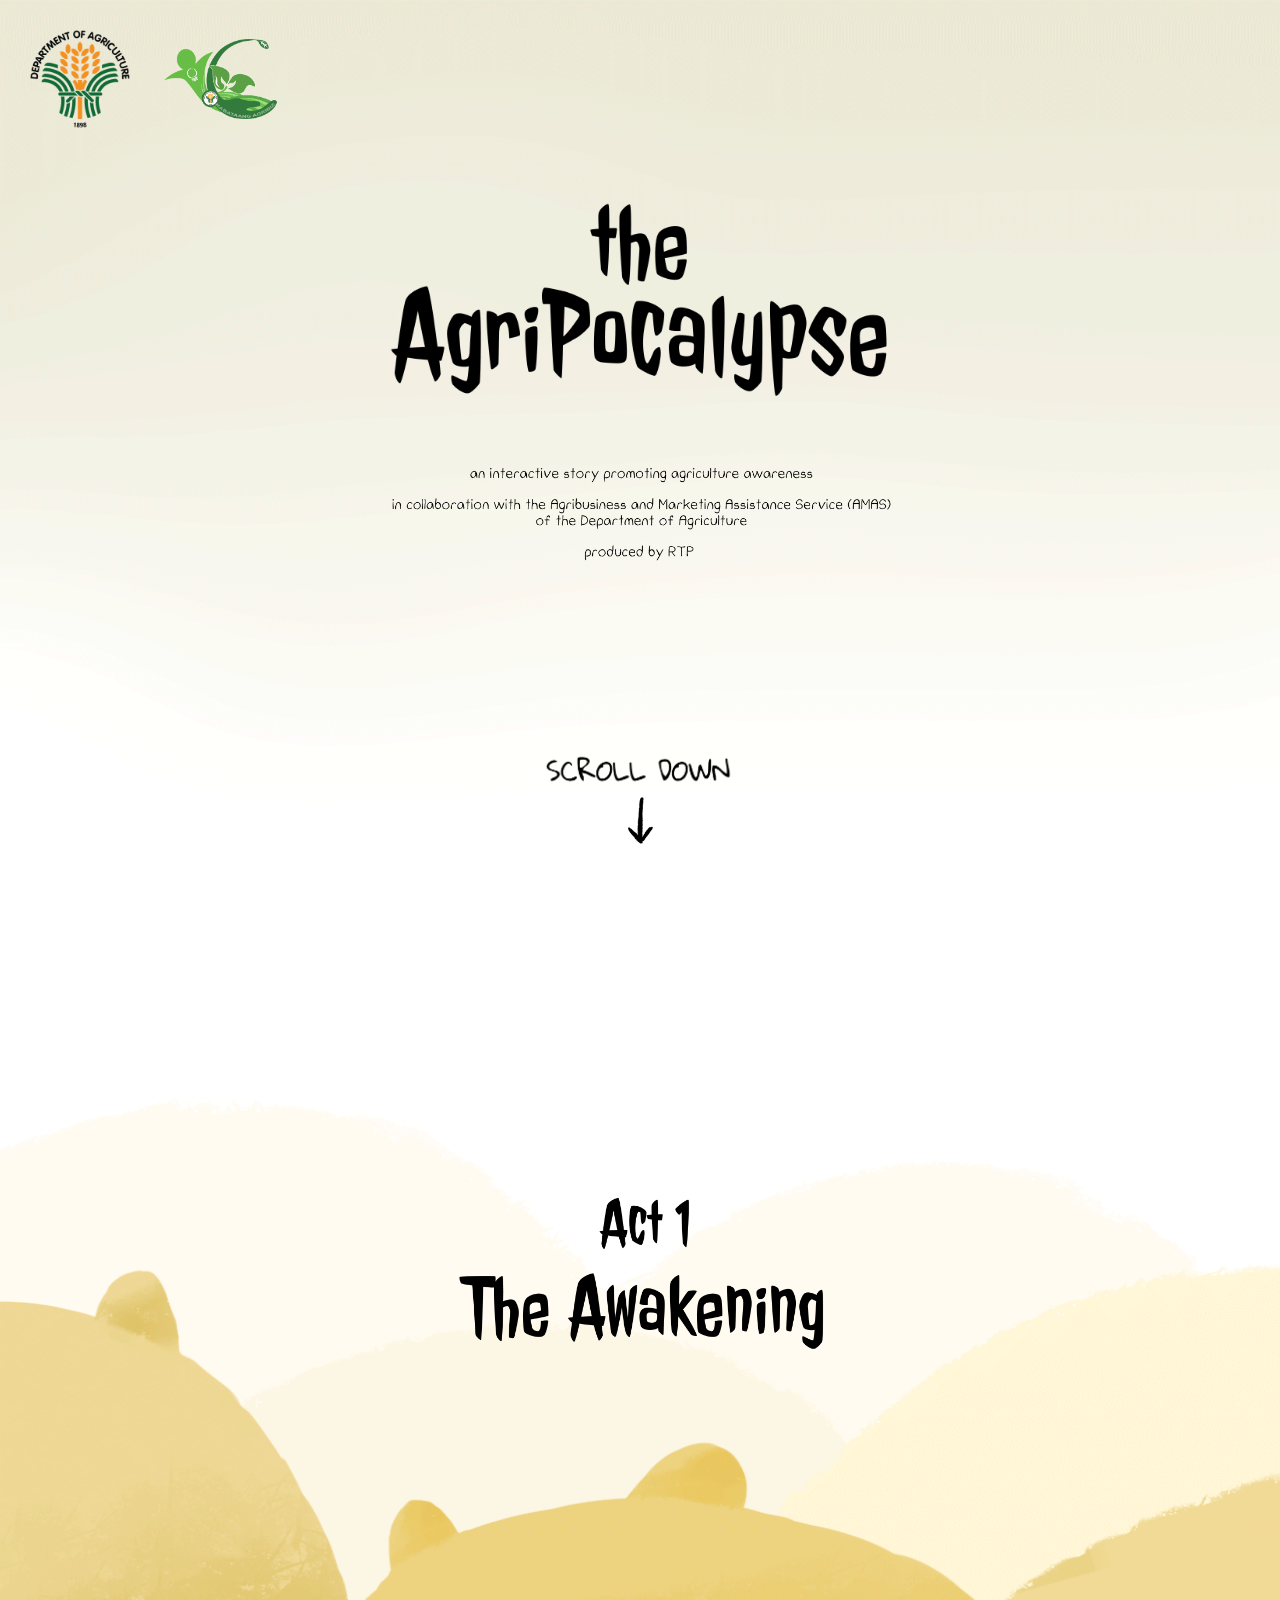
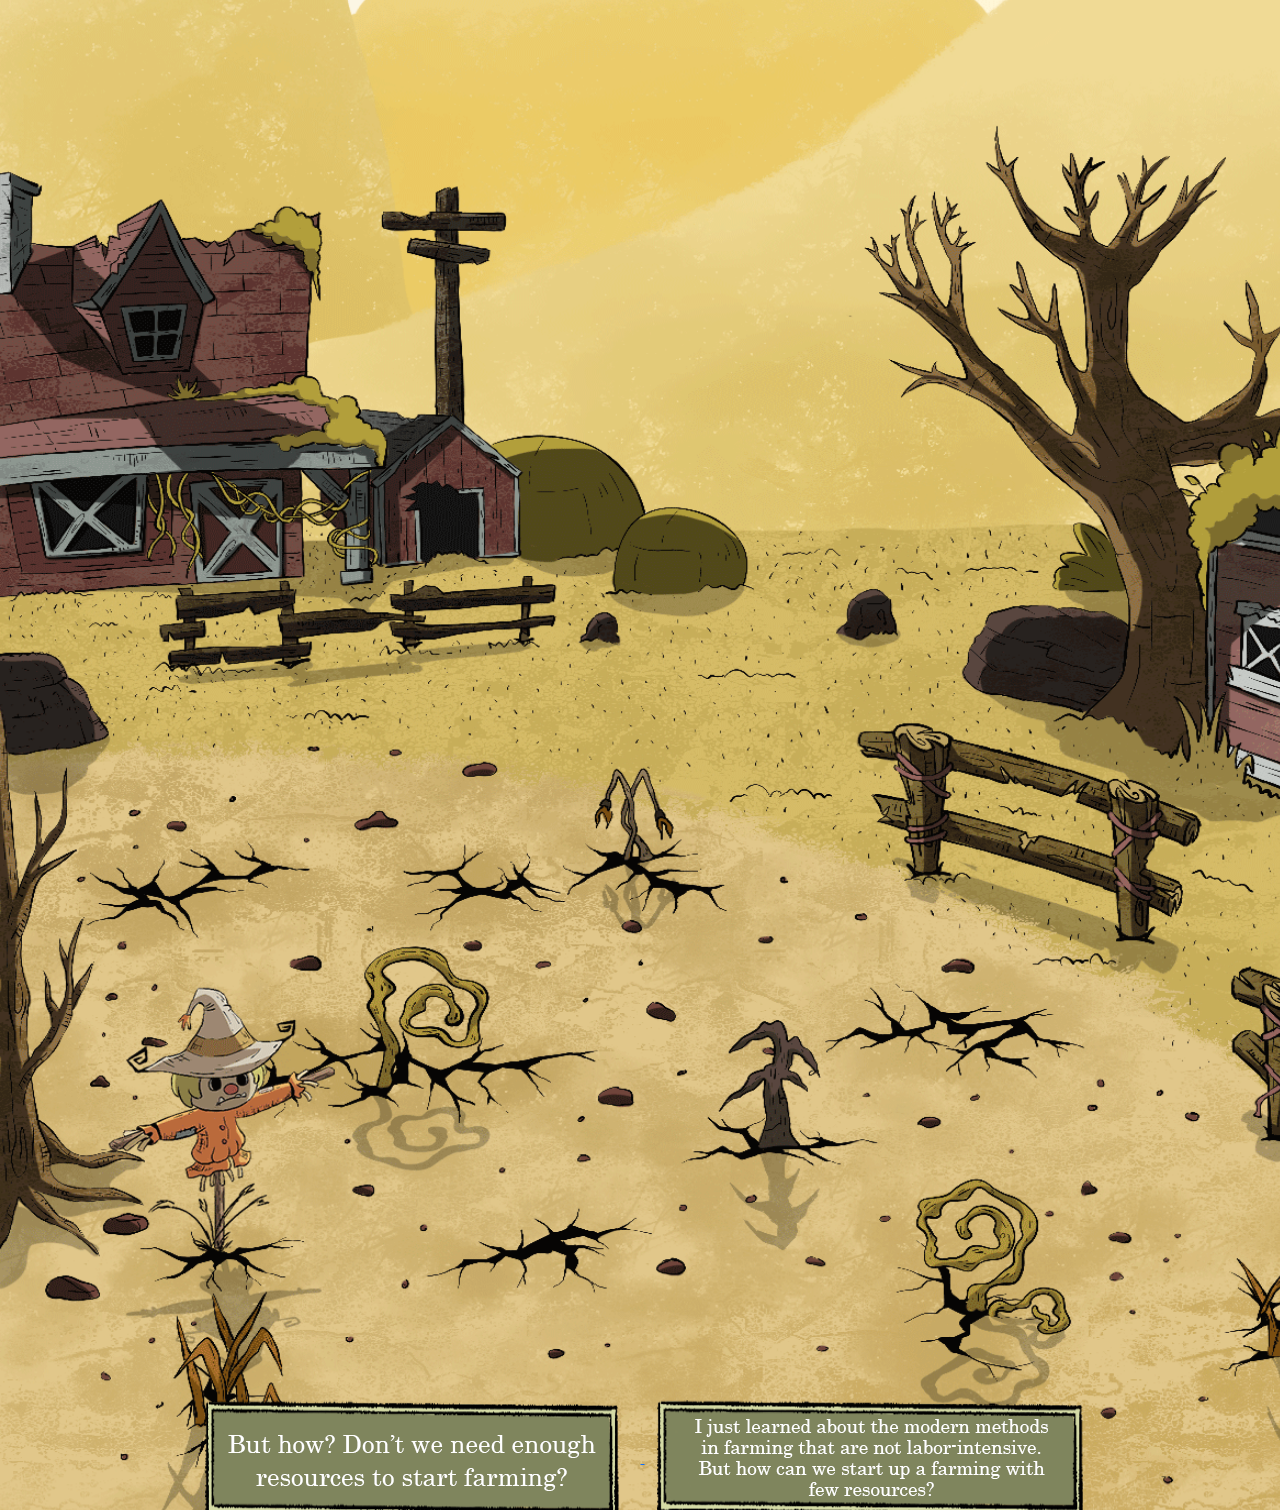
==== TheAgriPocalypse.html @ 3824083a "upload all files" ====
<!DOCTYPE html>
<html lang="en">
<head>
    <meta charset="UTF-8">
    <meta name="viewport" content="width=device-width, initial-scale=1.0">
    <link href="https://cdn.jsdelivr.net/npm/bootstrap@5.3.1/dist/css/bootstrap.min.css" rel="stylesheet">
    <link rel="stylesheet" href="css/TheAgriPocalypse.css" type="text/css">
    <title>The AgriPocalypse</title>
</head>
<body>
    <div class="row agri-main-container">
        <div class="col">
            <div data-offset="30" class="row page1 parallax">
                <div class="col">
                    <div class="page1-content pg-content1">
                        <div class="pg-content1-A">
                            <div class="DAlogo">
                                <img src="img/page1/DAlogo.png" alt="DAlogo" style="width: 100px; text-align: left;">
                                <img src="img/page1/yfclogo.png" alt="DAlogo" style="width: 120px; text-align: left; margin-left: 30px;">
                            </div>
                        </div>
                        <div class="pg-content1-B">
                            <div class="title">
                                <img src="img/page1/title.png" alt="title" style="width: 500px;">
                            </div>
                            <div class="subtext">
                                <img src="img/page1/subtext.png" alt="subtext" style="width: 40%;">
                            </div>
                            <div class="scrolldown">
                                <a href="#act1">
                                    <img src="img/page1/scrolldown.png" alt="scrolldown" style="width: 200px;"><br>
                                    <img src="img/page1/arrow.png" alt="arrow" style="width: 25px;">
                                </a>
                            </div>
                        </div>
                    </div>
                    
                    <div class="row page1-content pg-content2" id="pg-content2">
                        <div class="pg-content2-column1">
                            <img src="img/page1/act1.png" alt="act1" id="act1">
                        </div>
                    </div>

                    <div class="row page1-content pg-content3">
                        <div class="pg-content3-colum1"> 
                            <div id="column-dialogue1">
                                <img src="img/page1/pg1dialogueanimation.gif" alt="scarcydialoguebox" id="scarcydialoguebox" style="width: 100%">
                                <p class="sentences1">
                                    Hey there human! It's been ages since I've seen someone like you around here.
                                    This place has always been infected with bugs and pests.
                                    The farmers left this land a long time ago.
                                </p>
                                <p class="sentences2">
                                    What brings you here? You seem like a... A time traveler, aren't you?
                                    By the way, my name is Scarcy.
                                </p>
                                <!-- <button id="scarcydialoguebox-btn">NEXT</button> -->
                                <img src="img/buttons/nextbutton.png" alt="scarcydialoguebox-btn" id="scarcydialoguebox-btn" style="width: 12%;">
                                <img src="img/buttons/exitbutton.png" alt="exitbutton-btn" id="exitbutton-btn" style="width: 3%;">
                            </div> 
                            <div id="column-dialogue2">
                                <a href="#page-2" id="dialogues">
                                    <img src="img/buttons/dialogue1.png" alt="dialogue1" id="dialogue1">
                                    <img src="img/buttons/dialogue2.png" alt="dialogue1" id="dialogue2">
                                </a>
                            </div>
                        </div>
                        <div class="pg-content3-colum2">  

                        </div>
                    </div>

                </div>
            </div>

            <div data-offset="30" class="row page2" id="page-2">
                <div class="page2-content">
                    <img src="img/buttons/back_button.png" class="back_button" alt="back_button" id="back_button2">
                    <div class="pg2-content1">
                        <img src="img/page2/pg2dialogue.png" alt="pg2dialogue" id="pg2dialogue">
                    </div>
                    <div class="pg2-content2">
                        <a href="#pg3-content1" id="page2-next-btn">
                            <img src="img/buttons/nextbutton.png" alt="pg2nextbutton" id="pg2nextbutton">
                        </a>
                    </div>
                </div>
            </div>

            <div data-offset="30" class="row page3 parallax">
                <div class="col page3-content">
                    <img src="img/buttons/back_button.png" class="back_button" alt="back_button" id="back_button3">
                    <div class="row pg3-content1" id="pg3-content1">
                        <div class="col">
                            <p>
                                In 2023, technology was rapidly advancing. 
                                The country experienced significant developments, particularly in urbanization.
                            </p>
                            <img src="img/page3/pg3_panel1.png" alt="pg3_panel1" id="pg3_panel1"><br>
                            <img src="img/page1/arrow.png" alt="arrow" style="width: 25px;">
                        </div>
                    </div>

                    <div class="row pg3-content2">
                        <div class="col">
                            <div class="row pg3-content2Amt-5">
                                <div class="col mb-5">
                                    <p id="pg3-content2-phar">The efforts aim to promote economic growth and development. However, amids these positive changes,</p>
                                </div>
                            </div>
                            <div class="row pg3-content2B justify-content-center gap-5 mt-2 mb-5">
                                <div class="col-md-2"><img src="img/page3/pg3_panel2A.png" alt="pg3_panel2A" id="pg3_panel2A" style="width: 300px;"></div>
                                <div class="col-md-2"><img src="img/page3/pg3_panel2B.png" alt="pg3_panel2B" id="pg3_panel2B" style="width: 300px;"></div>
                                <div class="col-md-2"><img src="img/page3/pg3_panel2C.png" alt="pg3_panel2C" id="pg3_panel2C" style="width: 300px;"></div>
                            </div>

                            <div class="row pg3-content2C justify-content-center mt-5">
                                <div class="col-md-4 mt-5">
                                    <img src="img/page3/pg3_panel3.png" alt="pg3_panel3" id="pg3_panel3" style="width: 800px;">
                                </div>
                                <div class="col-md-2 pg3-content2C-narrate mt-5">
                                    <p>it shifted the focus away from agriculture resulting in limited exposure.</p>
                                </div>
                            </div>
                        </div>
                    </div>

                    <div class="row pg3-content3 justify-content-center">
                        <div class="col-md-2">
                            <p>As the years went by,</p>
                        </div>
                        <div class="col-md-5">
                            <img src="img/page3/pg3_panel4.png" alt="pg3_panel4" id="pg3_panel4">
                        </div>
                        <div class="col-md-2">
                            <p>the land became exhausted and the crops struggled to grow.</p>
                        </div>
                    </div>
                    <div class="row pg3-content4 justify-content-center">
                        <div class="col-md-9">
                            <p>
                                The population expansion rate in the Philippines was estimated to be 1.4 percent in 2019.
                                In contrast, the agriculture sector only experienced minimal growth of 0.5 percent in late 2020.
                                The imbalance between food production and the rapid growth of population is visible.
                            </p>
                            <img src="img/page3/pg3_panel5.png" alt="pg3_panel5" id="pg3_panel5">
                        </div>
                    </div>
                    <div class="row pg3-content5">
                        <div class="col">
                            <p>The average age of Filipino farmers has now reached 53-57 years old.</p>
                            <img src="img/page3/pg3_panel6.png" alt="pg3_panel6" id="pg3_panel6">
                        </div>
                    </div>
                    <div class="row pg3-content6">
                        <div class="col">
                            <p>Unfortunately, in your period of time, many individuals are more interested in pursuits other than agriculture.</p>
                            <img src="img/page3/pg3_panel7.png" alt="pg3_panel7" id="pg3_panel7">
                        </div>
                    </div>
                    <div class="row pg3-content7">
                        <div class="col">
                            <p>The lack of attention in agriculture has now resulted into this fatal phenomenon</p>
                            <img src="img/page3/pg3_panel8.png" alt="pg3_panel8" id="pg3_panel8">
                            <p>
                                Pests multiplied, and diseases spread, leaving fields barren and farmers helpless.
                                The delicate balance between nature and farming was shattered.
                            </p>
                            <a href="#pg4-content1" id="page3-next-btn">
                                <img src="img/buttons/nextbutton.png" alt="pg3nextbutton" id="pg3nextbutton">
                            </a>
                        </div>
                    </div>
                    <img src="img/page3/pg3_scarcy.gif" alt="pg3_scarcy" id="pg3_scarcy">
                </div>
            </div>

            <div data-offset="30" class="row page4 parallax" id="page-4">
                <div class="col page4-content">
                    <img src="img/buttons/back_button.png" class="back_button" alt="back_button" id="back_button4">
                    <div class="row pg4-content1 justify-content-center" id="pg4-content1">
                        <div class="col-md-6 act2">
                            <img src="img/page4/act2.png" alt="act2">
                        </div>
                    </div>
                    <div class="row pg4-content2 justify-content-center">
                        <div class="col-md-9 page4-panel1">
                            <p>But there is good news. The use of sustainable farming practices in agriculture has been reportedly increasing.</p>
                            <img src="img/page4/panel1.png" alt="panel1" style="width: 1200px;">
                            <p>They aim to improve the effeciency, productivity, sustainability, and overall performance of agricultural practives.</p>
                        </div>
                    </div>
                    <div class="row pg4-content3">
                        <div class="col pg4-content3A">
                            <div class="row justify-content-center">
                                <div class="col-md-6 page4-panel2">
                                    <img src="img/page4/panel2.png" alt="panel2" style="width: 800px;">
                                </div>
                                <div class="col-md-3 page4-panel2-txt">
                                    <p>Agriculture sectors have already adapted to modernization to which some of their practices do not necessarily require a labor-intensive process</p>
                                </div>
                            </div>
                        </div>
                    </div>
                    <div class="row pg4-content4 justify-content-center" id="pg4-content4">
                        <div class="col">
                            <p class="mt-5">Some of these techniques are organic farming, regenerative farming, and vertical farming</p>

                            <img src="img/page4/selectone.png" alt="selectone" style="width: 300px;">
                            <div class="row farming-techniques justify-content-center">
                                <div class="col-md-4 mt-5">
                                    <a href="#pg4A-content1" id="vertical-btn">
                                        <img src="img/buttons/vertical.png" alt="vertical" id="vertical" style="width: 400px;">
                                    </a>
                                    <a href="#page-4B" id="organic-btn">
                                        <img src="img/buttons/organic.png" alt="organic" id="organic" style="margin-right: 90px;width: 400px;margin-top: -10px;">
                                    </a>
                                    <a href="#page-4C" id="regenerative-btn">
                                        <img src="img/buttons/regenerative.png" alt="regenerative" id="regenerative" style="margin-right: 50px;width: 400px;margin-top: -45px;">
                                    </a>
                                </div>
                            </div>
                            <a href="#page-5" id="page4-next-btn">
                                <img src="img/buttons/nextbutton.png" alt="pg3nextbutton" id="pg4nextbutton">
                            </a>
                        </div>
                    </div>
                </div>
            </div>

            <div class="row page4-A justify-content-center" id="page-4A">
                <div class="col page4A-content">
                    <div class="row pg4A-content1 justify-content-center" id="pg4A-content1">
                        <div class="col-md-9">
                            <img src="img/page4/vertical-farming/text-images/txt1.png" alt="vertical-farming" id="verticalfarming-txt">
                        </div>
                    </div>
                    <div class="row pg4A-content2 justify-content-center" id="pg4A-content2">
                        <div class="col-md-9" id="pg4A-content2-inner">
                            <div class="row justify-content-center">
                                <div class="col-md-4">
                                    <img src="img/page4/vertical-farming/greenhouse.png" alt="grrenhouse-farming-img" style="width: 100%;">
                                </div>
                                <div class="col-md-6">
                                    <img src="img/page4/vertical-farming/text-images/txt2.png" alt="grrenhouse-farming" style="width: 100%;transform: translate(0%, 15%);">
                                </div>
                            </div>
                        </div>
                    </div>
                    <div class="row pg4A-content3 justify-content-center" id="pg4A-content3">
                        <div class="col-md-9 mt-5">
                            <img src="img/page4/vertical-farming/text-images/hydroponic.png" alt="hydroponic">
                            <img src="img/page4/vertical-farming/hydroponics.gif" alt="hydroponic" style="width: 60%;">
                            <img src="img/page4/vertical-farming/text-images/hydrotext.png" alt="hydrotext">
                        </div>
                    </div>
                    <div class="row pg4A-content4 justify-content-center" id="pg4A-content4">
                        <div class="col-md-9 mt-5">
                            <img src="img/page4/vertical-farming/text-images/aeroponics.png" alt="aeroponics">
                            <img src="img/page4/vertical-farming/aeroponics.gif" alt="aeroponics-gif" style="width: 70%;">
                            <img src="img/page4/vertical-farming/text-images/aerotext.png" alt="aeroponics">
                        </div>
                    </div>
                    <div class="row pg4A-content5 justify-content-center" id="pg4A-content5">
                        <div class="col-md-9 mt-5">
                            <img src="img/page4/vertical-farming/text-images/aquaponics.png" alt="aquaponics">
                            <img src="img/page4/vertical-farming/aquaponics.gif" alt="aquaponics-gif" style="width: 70%;">
                            <img src="img/page4/vertical-farming/text-images/aquatext.png" alt="aquatext">
                        </div>
                    </div>
                    <div class="row pg4A-content6 justify-content-center" id="pg4A-content6">
                        <div class="col" id="pg4A-content6-inner">
                            <div class="row justify-content-center">
                                <div class="col-md-4">
                                    <img src="img/page4/vertical-farming/towerfarm.png" alt="towerfarm" style="width: 60%;">
                                </div>
                                <div class="col-md-6">
                                    <img src="img/page4/vertical-farming/text-images/txt6.png" alt="towerfarm-tx" style="width: 90%;transform: translate(0%, 15%);">
                                </div>
                            </div>
                        </div>
                    </div>
                    <div class="row pg4A-content7 justify-content-center" id="pg4A-content7">
                        <div class="col-md-8" id="pg4A-content7-inner">
                            <p style="color: #fff; font-size: 28px; font-weight: 500; text-align: justify;">
                                Note that vertical farming is not a complete replacement for traditional farming. Though it offers
                                numerous benefits, including efficient space utilization, reduced resource consumption, and year-round
                                cultivation that can address urban and resource scarcity challenges, it's not a complete replacement due
                                to factors like cost, energy consumption, crop suitability, and the importance of maintaining diverse
                                agricultural practices. A combination of both approaches can contribute to a sustainable and resilient food
                                production system.
                                For more info: <a href="https://www.fao.org/land-water/overview/covid19/homegardens/en/" style="color: #fff;">https://www.fao.org/land-water/overview/covid19/homegardens/en/</a>
                            </p>
                            <br><br>
                            <a href="#pg4-content4">
                                <img src="img/buttons/backbutton.png" alt="" style="width: 100px;">
                            </a>
                        </div>
                    </div>
                </div>
            </div>

            <!-- Organic Farming -->
            <div class="row page4-B" id="page-4B">
                <div class="col page4B-content">
                    <div class="row pg4B-content1 justify-content-center" id="pg4B-content1">
                        <div class="col-md-8 mt-5 mb-5">
                            <img src="img/page4/organic-farming/organictext.png" alt="organictext-farming">
                            <img src="img/page4/organic-farming/organicfarming.png" alt="organicfarming" style="width: 70%;">
                            <div class="mt-2 mb-5" id="organic-farming-paragraph">
                                <p>
                                    Organic farming is a method of agriculture that focuses on growing crops and raising livestock in ways that
                                    prioritize environmental sustainability, animal welfare, and human health. It avoids the use of synthetic
                                    chemicals, genetically modified organisms (GMOs), and synthetic pesticides or fertilizers. Instead, organic
                                    farming relies on natural processes and materials to nurture the soil, plants, and animals.
                                    
                                    Farmers avoid using synthetic chemicals such as pesticides, which are like bug-killing sprays, and synthetic
                                    fertilizers, which are like plant food. Instead, they use natural alternatives that are safer for the
                                    environment and us.
                                    Just like how healthy plants need good soil to grow, organic farming focuses on keeping the soil in tip-top
                                    shape. Farmers use things like compost (rotted food and plant material) to make the soil rich in nutrients.
                                    Organic farms are like little ecosystems where many different plants and creatures live together. This
                                    helps keep a balance so that pests don't take over, and friendly insects help with things like pollination
                                    (when bees help flowers turn into fruits).
                                    Organic farming isn't just about plants; it's about animals too. Organic livestock (like chickens, cows, and
                                    pigs) are treated well, with access to fresh air and open space. They're given organic feed without
                                    synthetic stuff.
                                    Organic farming doesn't use genetically modified organisms (GMOs), which are plants or animals that
                                    scientists have changed in a lab. Instead, it sticks to natural breeds and varieties.
                                    Organic farmers work in harmony with nature. They pay attention to what's happening in the environment
                                    and use methods that don't harm it. This can mean things like rotating crops and using friendly insects to
                                    keep pests away.
                                    Because organic crops grow slowly and naturally, they often end up being tastier and more nutritious.
                                    
                                    For more info: <a href="https://www.fao.org/organicag/oa-faq/oa-faq1/en" style="color: #fff;">https://www.fao.org/organicag/oa-faq/oa-faq1/en</a>
                                </p>
                            </div>
                            <a href="#pg4-content4">
                                <img src="img/buttons/backbutton.png" alt="" style="width: 100px;">
                            </a>
                        </div>
                    </div>
                </div>
            </div>

            <div class="row page4-C" id="page-4C">
                <div class="col page4C-content">
                    <div class="row pg4C-content1 justify-content-center" id="pg4C-content1">
                        <div class="col-md-8 mt-5 mb-5">
                            <img src="img/page4/regenerative-farming/regtxt.png" alt="regtxt-farming" style="width: 30%;">
                            <img src="img/page4/regenerative-farming/regenerativefarming.png" alt="regenerativefarming" style="width: 70%">
                            <div class="mt-2 mb-5" id="reg-farming-paragraph">
                                <p>
                                    Regenerative farming is an approach to agriculture that goes beyond just sustaining the land – it aims to
                                    actively improve it. It's like giving back to the Earth while growing food. Regenerative agriculture
                                    encompasses holistic farming systems that offer numerous benefits, including the improvement of water
                                    and air quality, the enhancement of ecosystem biodiversity, the production of nutrient-rich food, and the
                                    storage of carbon to contribute to mitigating the effects of climate change.

                                    Regenerative farming focuses on healing and enhancing the soil. Healthy soil means better nutrient-rich

                                    food. Farmers use techniques like cover cropping, composting, and reduced tilling to keep the soil in tip-
                                    top shape.

                                    Regenerative farms welcome a variety of plants and creatures. This mix helps keep pests in check naturally
                                    and supports a balanced ecosystem
                                    Just like in organic farming, chemicals like synthetic pesticides and fertilizers aren't used. Instead, natural
                                    methods keep pests away and feed the soil.
                                    Thisfarming aims to use resources wisely. Water is conserved, and energy-efficient practices are adopted
                                    to reduce the farm's environmental footprint.
                                    Regenerative farming helps fight climate change. Certain practices, like cover crops and reduced tilling,
                                    can pull carbon dioxide from the air and store it in the soil.
                                    Animals are often a part of regenerative farms. They help with things like pest control and soil health.
                                    These animals are treated well, with space to roam and natural diets.
                                    Regenerative farming often emphasizes producing food for the local community. This reduces the need
                                    for long transportation and supports local economies.
                                    The goal is to create a farm that thrives for generations. The practices used should enhance the land rather
                                    than deplete it over time.

                                    For more info: <a href="https://www.cbf.org/issues/agriculture/regenerative-agriculture.html" style="color: #fff;">https://www.cbf.org/issues/agriculture/regenerative-agriculture.html</a>
                                </p>
                            </div>
                            <a href="#pg4-content4">
                                <img src="img/buttons/backbutton.png" alt="" style="width: 100px;">
                            </a>
                        </div>
                    </div>
                </div>
            </div>
            <div data-offset="30" class="row page5" id="page-5">
                <div class="col page5-content">
                    <img src="img/buttons/back_button.png" class="back_button" alt="back_button" id="back_button5">
                    <div class="row" id="page5-content">
                        <img src="img/page5/pg5dialoguebox.gif" alt="page5-dialoguebox" id="page5-dialoguebox">
                        <div class="page5-dialogue1">
                            <p>Agriculture is not just a traditional method anymore.
                            Infact, you can turn it into a small business.</p>
                        </div>
                        <div class="page5-dialogue2">
                            <p>Even without enough capital, one can turn their ideas into reality through the help of 
                                <a href="#page5A" id="show-page5A">Young Farmers Challenge.</a>
                            </p>
                        </div>
                        <div id="page5-column-dialogue">
                            <a href="#page5A">
                                <img src="img/buttons/dialogue1A.png" alt="dialogue1A" id="dialogue1A">
                            </a>
                            <img src="img/buttons/dialogue2A.png" alt="dialogue2A" id="dialogue2A">
                        </div>

                    </div>
                </div>
            </div>
            <div class="row page5A" id="page5A">
                <div class="col page5A-content">
                    <div class="row" id="page5A-content">
                        <img src="img/page5/option1/yfcpage.png" alt="page5-carousel-bg" id="page5-carousel-bg">
                        <div class="page5-carousel-content">
                            <div id="carouselExample" class="carousel slide">
                                <div class="carousel-inner" id="page5-carousel-inner">
                                  <div class="carousel-item active">
                                    <img src="img/page5/option1/info1.png" alt="page5-carousel-info1" id="page5-carousel-info1">
                                </div>
                                  <div class="carousel-item">
                                    <img src="img/page5/option1/info2.png" alt="page5-carousel-info2" id="page5-carousel-info2">
                                  </div>
                                  <div class="carousel-item">
                                    <img src="img/page5/option1/info3.png" alt="page5-carousel-info3" id="page5-carousel-info3">
                                  </div>
                                  <div class="carousel-item">
                                    <img src="img/page5/option1/info4.png" alt="page5-carousel-info4" id="page5-carousel-info4">
                                  </div>
                                  <div class="carousel-item">
                                    <img src="img/page5/option1/info5.png" alt="page5-carousel-info5" id="page5-carousel-info5">
                                  </div>
                                </div>
                                <button class="carousel-control-prev" type="button" data-bs-target="#carouselExample" data-bs-slide="prev">
                                    <img src="img/page5/option1/leftarrow.png" alt="page5-carousel-leftarrow" id="page5-carousel-leftarrow">
                                </button>
                                <button class="carousel-control-next" type="button" data-bs-target="#carouselExample" data-bs-slide="next">
                                    <img src="img/page5/option1/rightarrow.png" alt="page5-carousel-rightarrow" id="page5-carousel-rightarrow">
                                </button>
                            </div>
                        </div>
                    </div>
                </div>
            </div>
            <div data-offset="30" class="row page6" id="page-6">
                <div class="col page6-content">
                </div>
            </div> 
            <div data-offset="30" class="row page7" id="page-7">
                <div class="col page7-content">
                </div>
            </div> 
            <div data-offset="30" class="row page8" id="page-8">
                <div class="col page8-content">
                </div>
            </div> 
        </div>
    </div>

<script src="https://cdn.jsdelivr.net/npm/bootstrap@5.3.1/dist/js/bootstrap.bundle.min.js"></script>
<script src="http://ajax.googleapis.com/ajax/libs/jquery/1.7.1/jquery.min.js" type="text/javascript"></script>
<script src="js/TheAgriPocalypse.js"></script>
</body>
</html>
---- css/TheAgriPocalypse.css ----
body, html{
    width: 100%;
    height:100%;
    margin: 0;
    padding: 0;
    font-family: century-gothic;
}

/* .agri-main-container.con1{
    height: 3110px;
} */
.row{
    padding-right: 0px !important;
    padding-left: 0px !important;
    margin: 0px !important;
    width: 100%;
}
.row>*{
    padding-right: 0px !important;
    padding-left: 0px !important;
}
.parallax {
    display: block;
    overflow: hidden;
    width: 100%;
    background-repeat: no-repeat;
}
.page1{
    height: 3110px;
    background-image: url("../img/page1/pg1wholebg.png");
    width: auto;
    background-size: 2107px 3270px;
    position: relative;
}
.page1-content {
    margin-left: auto;
    margin-right: auto;
    overflow: hidden;
    max-width: 2107px;
    height: 1036px;
}
.pg-content1{
    /* border-bottom: 2px solid aqua; */
} 
.pg-content1-B{
    text-align: center;
}
.DAlogo{
    padding: 30px 0px 0px 30px;
}
.title{
    padding: 70px 0px 20px 0px;
}
.subtext{
    padding: 40px 0px 100px 0px;
}
.scrolldown{
    padding: 80px 0px 20px 0px;
}
.pg-content2{
    text-align: center;
    /* border-bottom: 2px solid blueviolet; */
} 
.pg-content2-column1{
    text-align: center;
    display: flex;
    justify-content: center;
}
#act1{
  display: block;
  margin: 150px auto auto auto;
  width: 30%;
}
.pg-content3 {
    /* border-bottom: 2px solid violet; */
    background-image: url("../img/page1/pg1frontplantanimation.gif");
    background-size: cover;
}
.pg-content3-column2{
    cursor: pointer;
}
#column-dialogue1{
    /* position:relative; */
}
img#scarcydialoguebox {
    top: 10% !important;
}
.sentences1{
    position: absolute;
    top: 60%;
    left: 19%;
    transform: translate(30%, -50%);
    -ms-transform: translate(-50%, -50%);
    color: #000;
    font-size: 23px;
    padding: 12px 0px;
    border: none;
    border-radius: 5px;
    width: 810px;
}
.sentences2{
    position: absolute;
    top: 58%;
    left: 19%;
    transform: translate(30%, -50%);
    -ms-transform: translate(-50%, -50%);
    color: #000;
    font-size: 23px;
    padding: 12px 0px;
    border: none;
    border-radius: 5px;
    width: 810px;
}
#scarcydialoguebox-btn{
    position: absolute;
    top: 69%;
    right: 8%;
    transform: translate(-50%, -50%);
    -ms-transform: translate(-50%, -50%);
    /* background-color: #7f855d; */
    color: white;
    font-size: 16px;
    padding: 12px 50px;
    border: none;
    cursor: pointer;
    border-radius: 5px;
    text-align: center;
}
#exitbutton-btn{
    position: absolute;
    top: 69%;
    right: 8%;
    transform: translate(-170%, -465%);
    -ms-transform: translate(-50%, -50%);
}
.pg-content3-colum1{
  position: relative;
}
.pg-content3-colum2{
    cursor: pointer;
}
#column-dialogue2{
    text-align: center;
    position: absolute;
    bottom: 10%;
    width: 100%;
}
#column-dialogue2 img{
    cursor: pointer;
}
.page2{
	background-attachment: fixed;
    height: 1090px;
    background-image: url("../img/page2/pg2bganimation.gif");
    background-size: cover;
    position: fixed;
} 
.page2-content{
	background-attachment: fixed;
    background-image: url("../img/page2/pg2plantanimation.gif");
    height: 1090px;
    background-repeat: no-repeat;
    background-size: cover;
    background-position-y: 0px;
}
.pg2-content1{
    height: 545px;
}
#pg2dialogue{
    margin-top: 100px;
    margin-left: 200px;
}
.pg2-content2{
    height: 545px;
}
#pg2nextbutton {
    float: right;
    margin-right: 110px;
    margin-top: 140px;
    width: 300px;
}
.page3{
    height: 6865px;
    background-image: url("../img/page3/pg3bg.png");
    background-position: center;
    background-size: 2107px 7630px;
    margin: 0px !important;
    position: fixed;
    font-size: 28px;
}
.pg3-content1 , .pg3-content2, .pg3-content3, .pg3-content4, .pg3-content5, .pg3-content6, .pg3-content7{
    text-align: center;
    height: 980px;
}
.pg3-content1, .pg3-content3, .pg3-content4, .pg3-content5, .pg3-content6, .pg3-content7{
    text-align: center;
    display: flex;
    justify-content: center;
}
#pg3-content1 div, .pg3-content3 div, .pg3-content4 div, .pg3-content5 div, .pg3-content6 div, .pg3-content7 div{
  display: block;
  margin: auto 0px;
}
.pg3-content3{
    background-image: url("../img/page3/pg3leavesanimation.gif");
    background-size: cover;
}
#pg3_scarcy{
    width: 500px;
    z-index: 2;
    position: relative;
    bottom: 480px;
    float: right
}
#pg3nextbutton {
    cursor: pointer;
    width: 200px;
}

#pg3_panel1{
    width: 1500px;
}
.pg3-content2 img{
    width: 350px;
}
#pg3_panel2A{
    width: 360px
}
#pg3_panel3{
    width: 1000px;
}
#pg3_panel4{
    width: 700px;
}
#pg3_panel5{
    width: 1200px;
}
#pg3_panel6{
    width: 800px;
}
#pg3_panel7{
    width: 700px;
}
#pg3_panel8{
    width: 1400px;
}
.pg3-content2C-narrate p{
    display: block;
    margin: 150px auto auto auto;
}
.pg3-content3 p{
    display: block;
    margin: auto;
}

.page4{
    height: 3855px;
    background-color: #ffff;
    margin: 0px !important;
    position: fixed;
    font-size: 28px;
}
.pg4-content1, .pg4-content2, .pg4-content3, .pg4-content4{
    /* border-bottom: 2px solid blueviolet; */
    height: 963px;
    text-align: center;
}
.pg4-content4{
    background-image: url("../img/page4/pg4bg.png");
    background-position: center;
    background-size: cover;
}
.pg4-content1 div{
    text-align: center;
    display: flex;
    justify-content: center;
}
.pg4-content1 img{
  display: block;
  margin: auto;
}
.page4-panel1, .pg4-content3A{
    margin: auto;
}
.page4-panel2-txt p{
    display: block;
    margin: 150px auto auto auto;
}
img#vertical, img#organic, img#regenerative{
    cursor: pointer;  
}
img#vertical:hover, img#organic:hover, img#regenerative:hover{
    transform: scale(1.1);   
}

#pg4nextbutton{
    float: right;
    margin-right: 50px;
}
.page4-A{
	background-attachment: fixed;
    background-image: url("../img/page4/vertical-farming/verticalfarmbg.png");
    background-position: center;
    background-size: cover;
    /* height: 7630px; */
    position: fixed;
}
.pg4A-content1 ,
.pg4A-content2 ,
.pg4A-content3 ,
.pg4A-content4 ,
.pg4A-content5 ,
.pg4A-content6 ,
.pg4A-content7 {
    text-align: center;
    /* border-bottom: 2px solid blueviolet; */
    height: 940px;
}
#pg4A-content6-inner,
#pg4A-content7-inner,
#pg4A-content2-inner{
    display: block;
    margin: auto 0px;
}
#pg4A-content1{
    text-align: center;
    display: flex;
    justify-content: center;
}
#verticalfarming-txt{
  display: block;
  margin: 150px auto auto auto;
}

.page4-B{
	background-attachment: fixed;
    background-image: url("../img/page4/regenerative-farming/regfarmbg.png");
    background-position: center;
    background-size: cover;
    text-align: center;
    position: fixed;
}
#organic-farming-paragraph{
    color: #ffff;
    text-align: justify;
    font-size: 20px;
}

.page4-C{
	background-attachment: fixed;
    background-image: url("../img/page4/organic-farming/orgfarmbg.png");
    background-position: center;
    background-size: cover;
    text-align: center;
    position: fixed;
}
#reg-farming-paragraph{
    color: #ffff;
    text-align: justify;
    font-size: 20px;
}

.page5, .page5A{
    background-image: url("../img/page5/dialoguebg.png");
    width: 100%;
    background-size: contain;
    position: relative;
    background-repeat: no-repeat;
    position: fixed;
}
.page5-dialogue1 {
    position: absolute;
    top: 50%;
    left: 50%;
    transform: translate(-45%, 90%);
    font-size: 25px;
    width: 40%;
}
.page5-dialogue2 {
    position: absolute;
    top: 50%;
    left: 50%;
    transform: translate(-36%, 95%);
    font-size: 25px;
    width: 50%;
}
.page5-dialogue1 p,
.page5-dialogue2 p{
    margin-bottom: 0px;
}
.page5-dialogue2 a {
    color: #000;
}
#page5-column-dialogue{
    text-align: center;
    position: absolute;
    bottom: 2%;
    width: 100%;
}
.page5-carousel-content{
    text-align: center;
    position: absolute;
    top: 50%;
    left: 50%;
    transform: translate(-50%, -50%);
    width: 96%;
}
#page5-carousel-inner{
    width: 55%;
    position: absolute;
    top: 50%;
    left: 50%;
    transform: translate(-52%, -45%);
    font-size: 25px;
}
#page5-carousel-info1, 
#page5-carousel-info2, 
#page5-carousel-info3, 
#page5-carousel-info4, 
#page5-carousel-info5 
{
    width: 90%;
}
#page5-carousel-leftarrow,
#page5-carousel-rightarrow{
    width: 50%;
}
#dialogue2A{
    cursor: pointer;
}
.back_button{
    width: 80px;
    margin-left: 20px;
    margin-top: 20px;
    position: fixed;
}
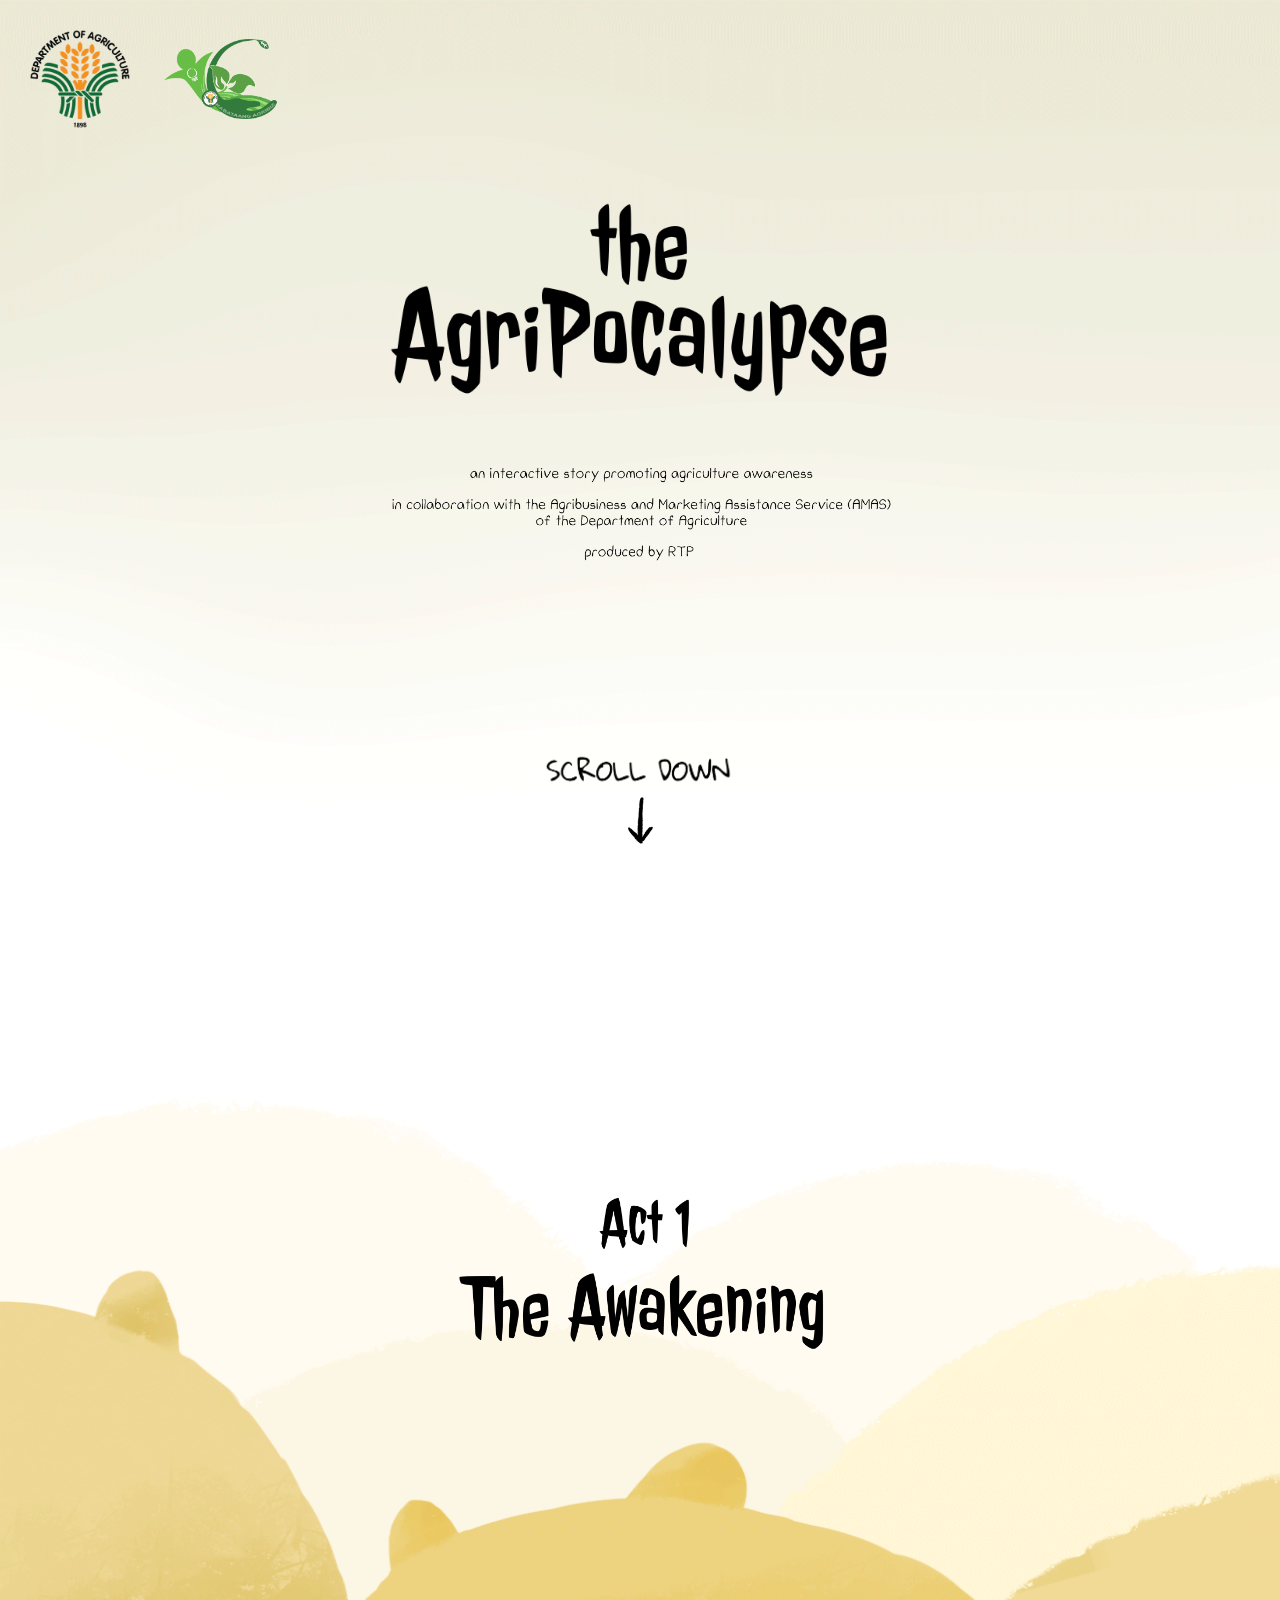
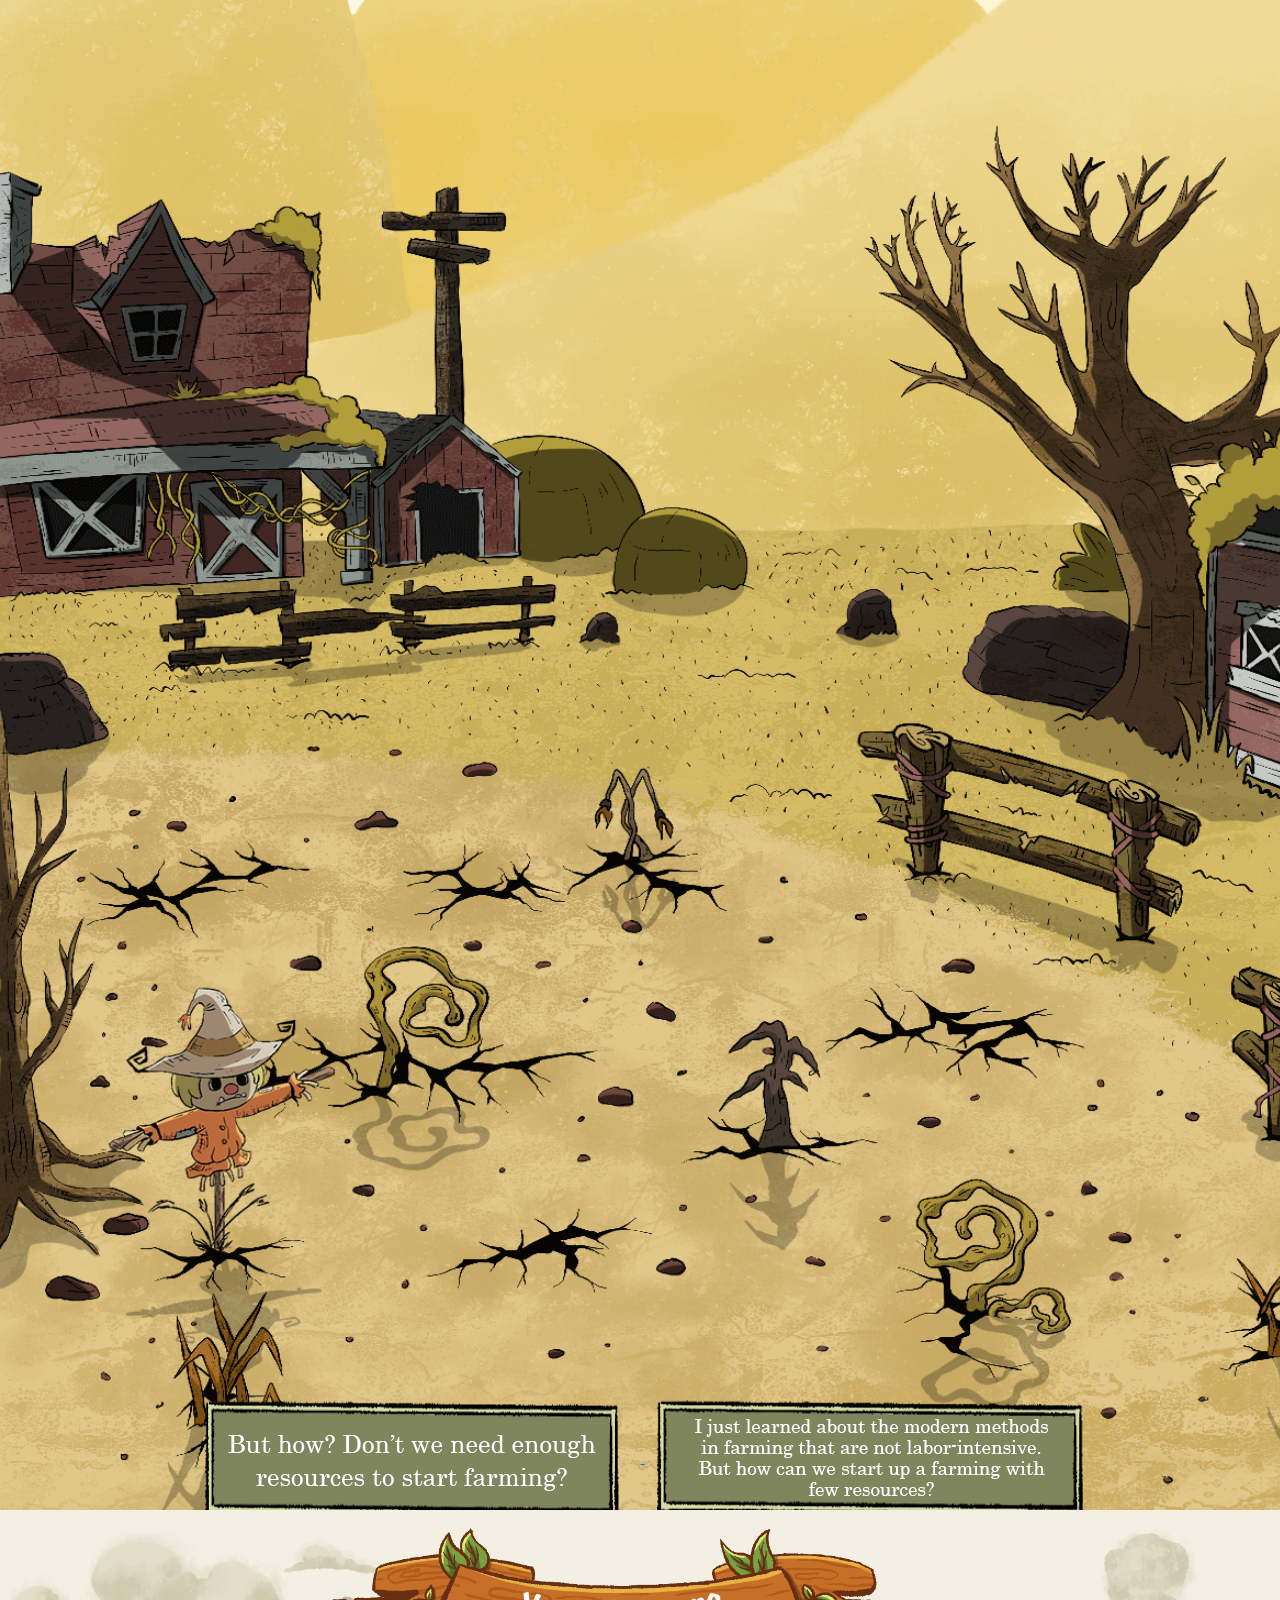
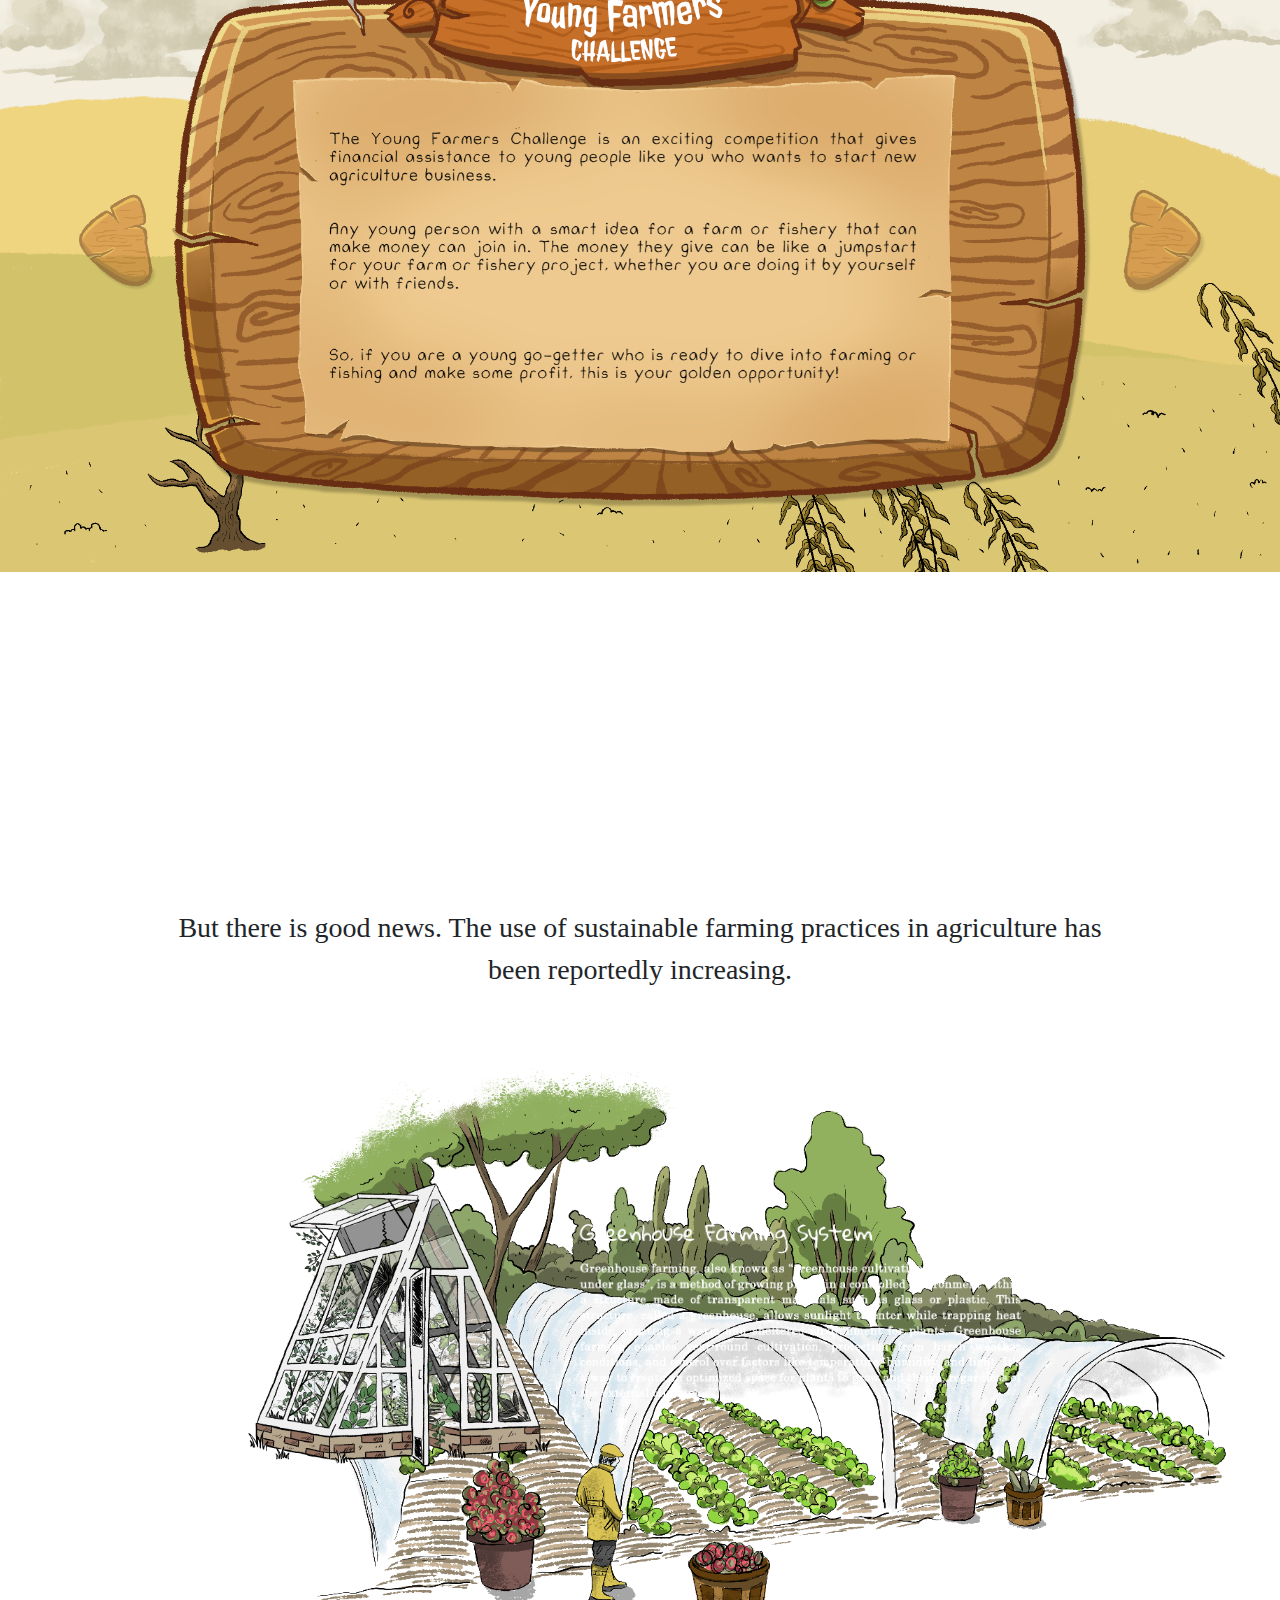
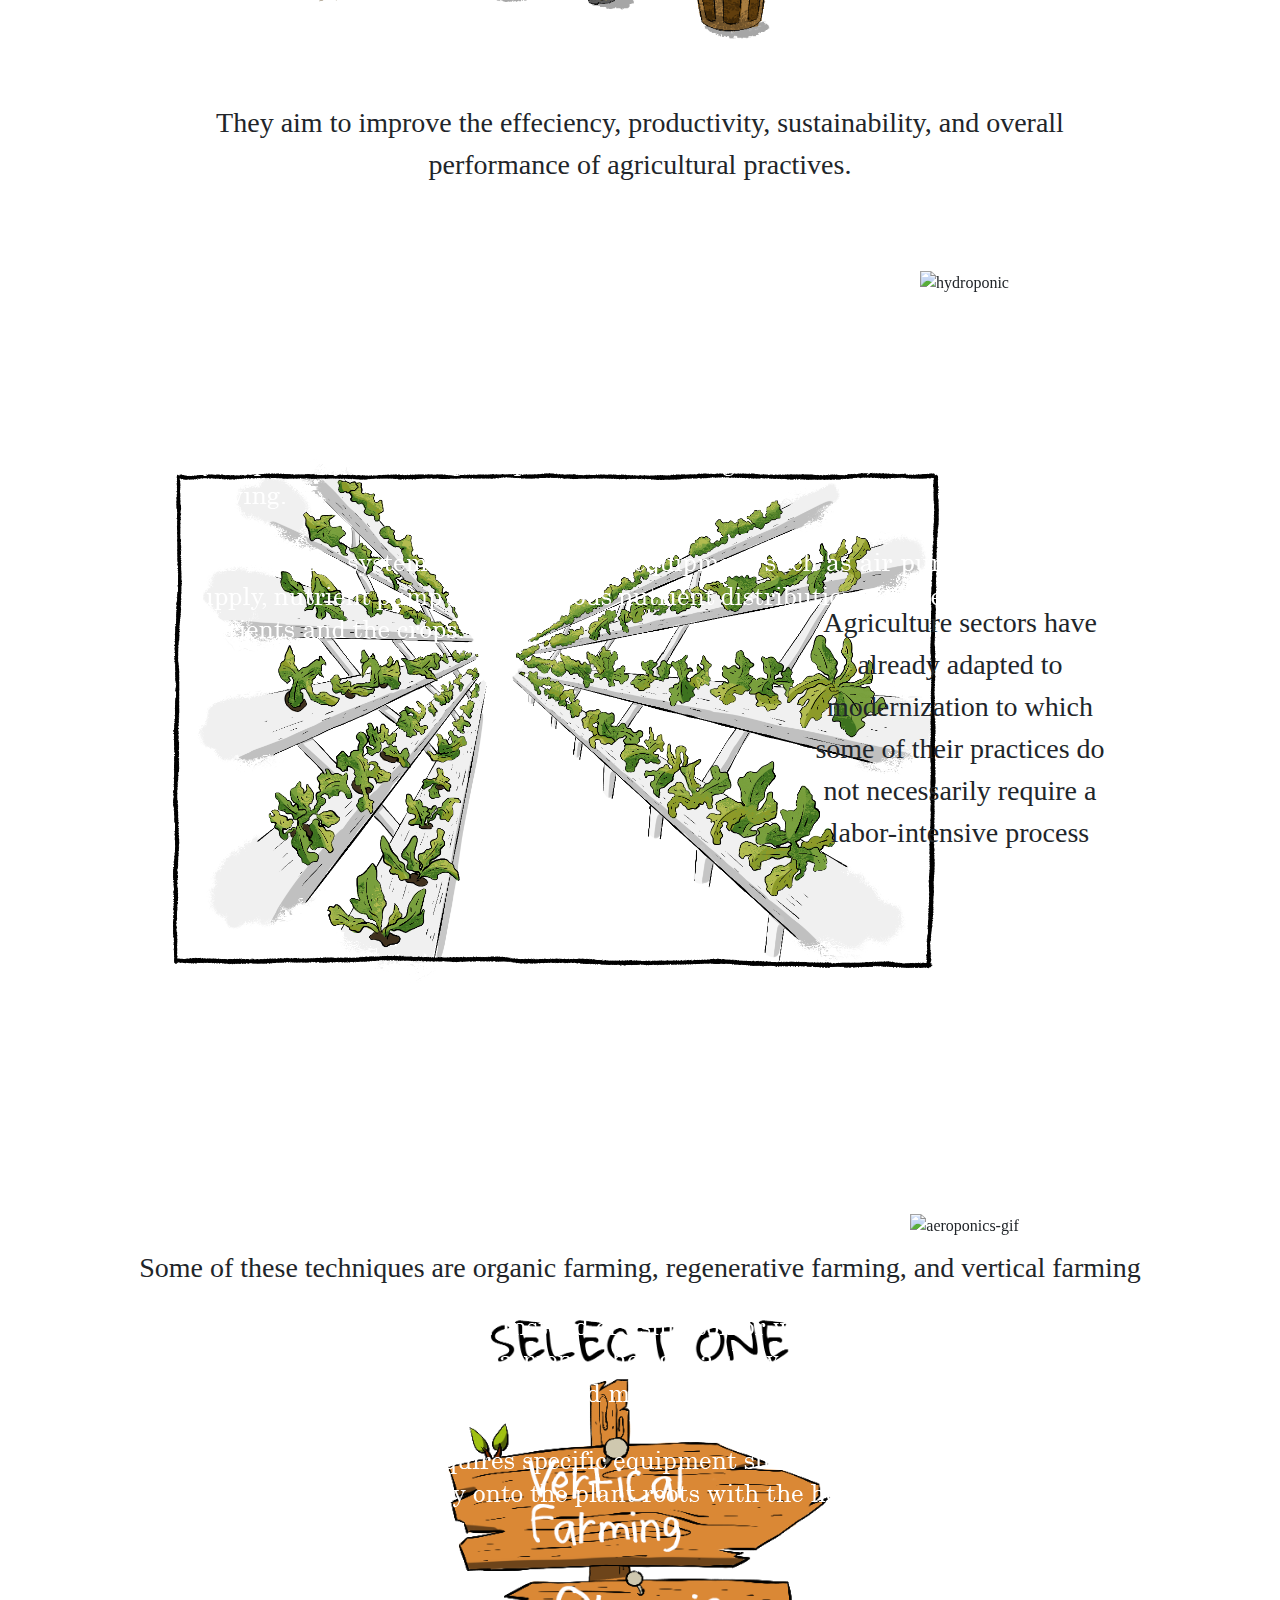
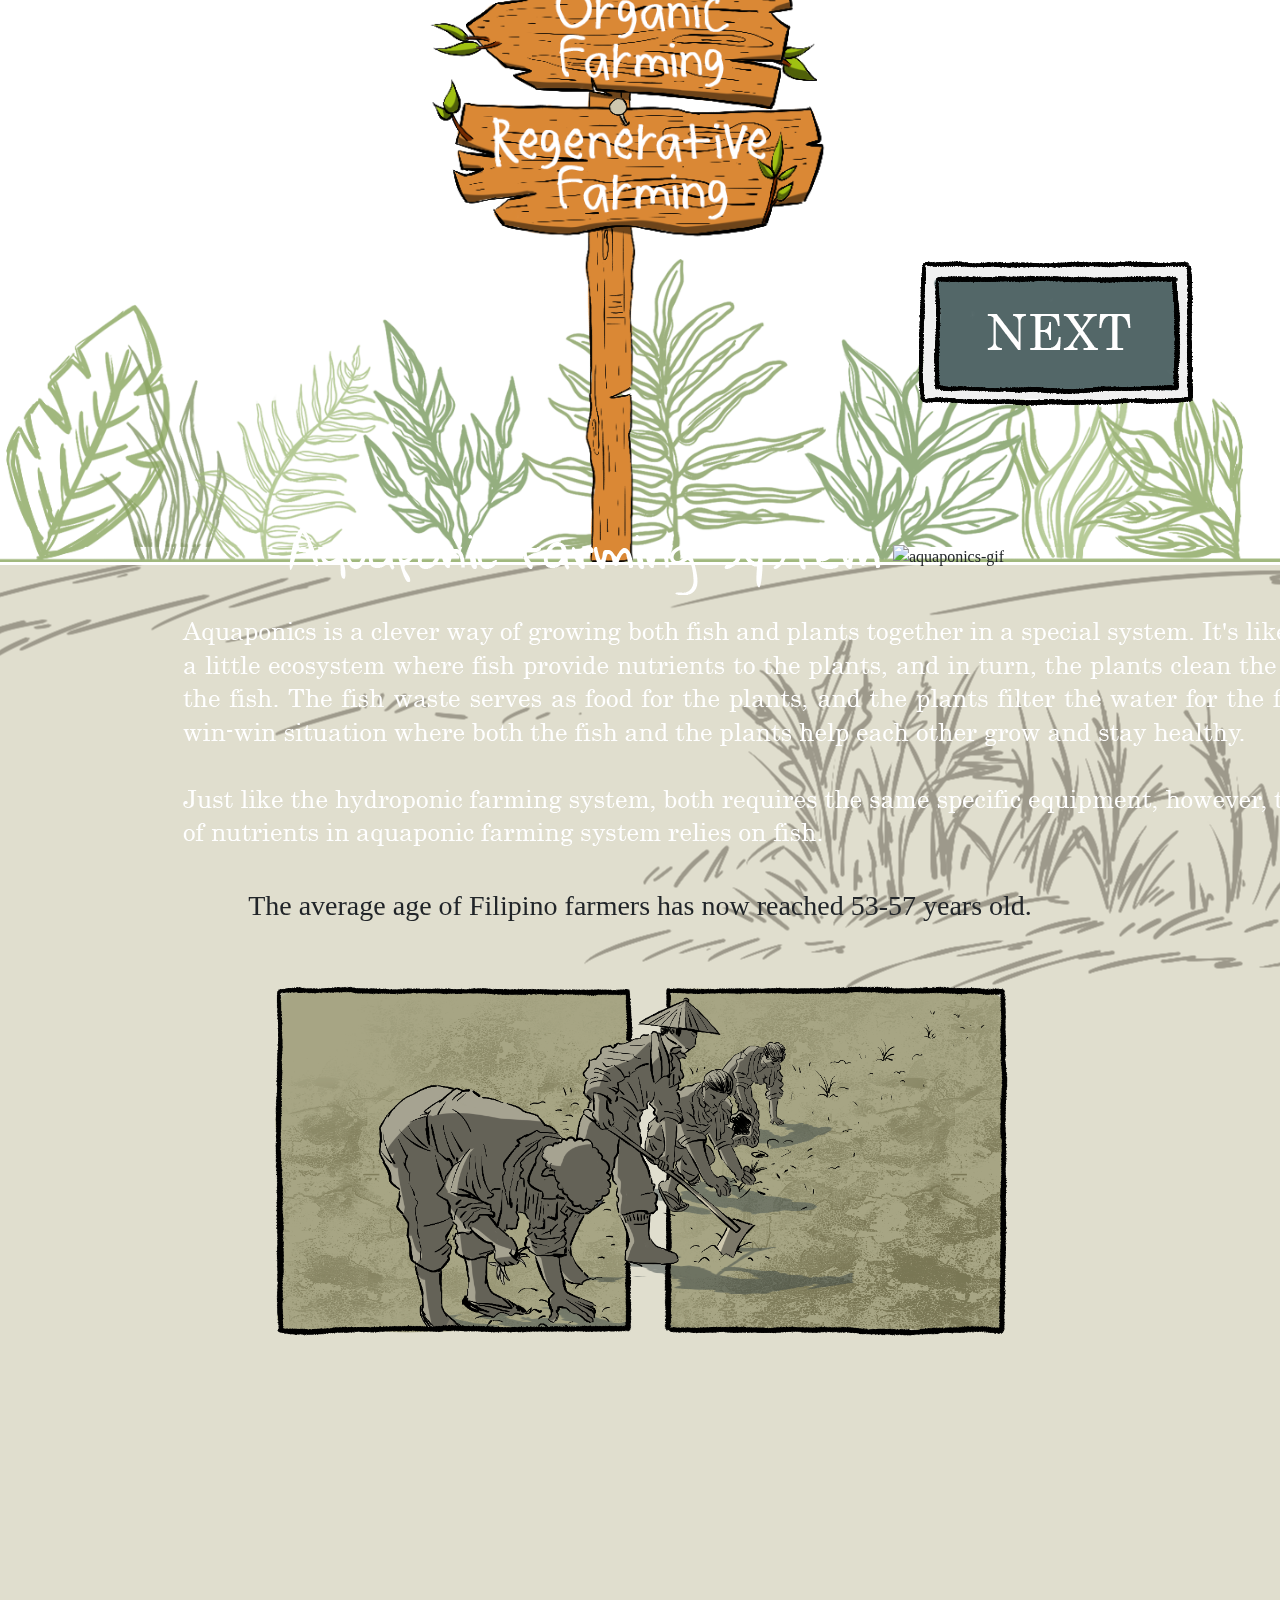
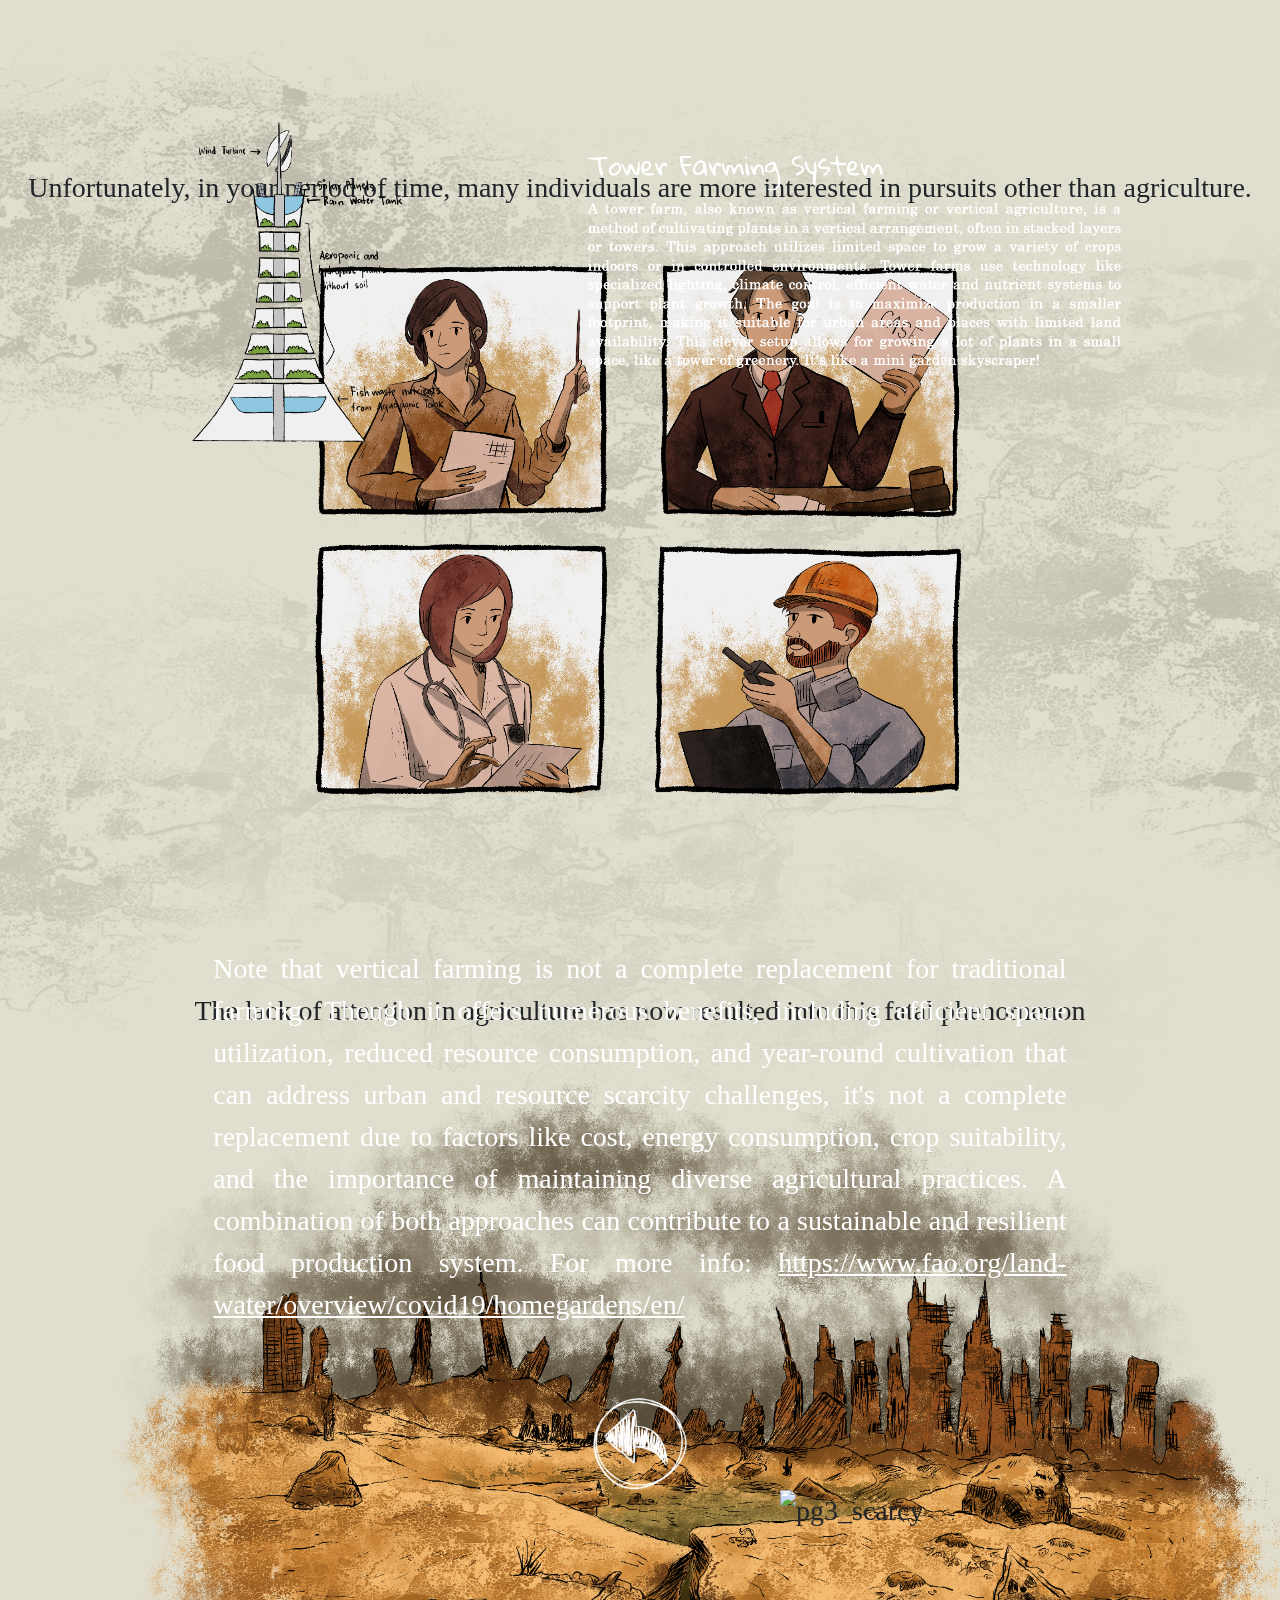
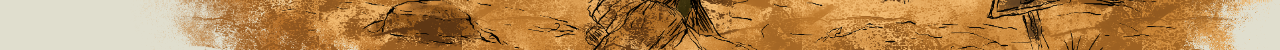
==== commit 04183069: "add page6_page7_page8" ====
--- a/TheAgriPocalypse.html
+++ b/TheAgriPocalypse.html
@@ -29,7 +29,7 @@
                             <div class="scrolldown">
                                 <a href="#act1">
                                     <img src="img/page1/scrolldown.png" alt="scrolldown" style="width: 200px;"><br>
-                                    <img src="img/page1/arrow.png" alt="arrow" style="width: 25px;">
+                                    <img src="img/buttons/arrow.png" alt="arrow" style="width: 25px;">
                                 </a>
                             </div>
                         </div>
@@ -447,8 +447,81 @@
             </div>
             <div data-offset="30" class="row page6" id="page-6">
                 <div class="col page6-content">
+                    <div class="row pg6-content1 justify-content-center">
+                        <div class="col-md-9">
+                            <div class="pg6-inner-content1">
+                                <p>
+                                    There are remarkable young farmers who achieved remarkable success
+                                    in their food production business. They serve as outstanding inspirations in revitalizing
+                                    and safeguarding the agricultural industry from declining.
+                                </p>
+                                <p>
+                                    Read the story of every successful young farmer who ventured into sustainable
+                                    food production business. May these stories inspire you to start your own.
+                                </p>
+                            </div>
+                            <div class="seeStory6">
+                                <img src="img/page6/seestory.png" alt="seestory" style="width: 12%;"><br>
+                                <img src="img/buttons/arrow.png" alt="arrow" style="width: 25px;">
+                            </div>
+                        </div>
+                    </div>
+                    <div class="row pg6-content2">
+                    </div>
+                    <div class="row pg6-content3 justify-content-center">
+                        <img src="img/page6/act3.png" alt="pg6_act3" id="pg6_act3">
+                    </div>
+                    <div class="row pg6-content4 justify-content-center">
+                        <div class="col-md-9">
+                            <p>
+                                Agriculture is not just important in addressing food security and world hunger but
+                                it also plays a significant role in conserving and sustaining the environment.
+                            </p>
+                        </div>
+                    </div>
+                    <div class="row pg6-content5">
+                        <div class="col">
+                            <div class="row justify-content-center">
+                                <div class="col-md-6">
+                                    <p>
+                                        The modern farming practices mentioned earlier has a great impact in
+                                        preserving the environment as it lessens the use of hazardous chemicals.
+                                    </p>
+                                </div>
+                                <div class="col-md-3">
+                                    <img src="img/page6/pg6panel1.png" alt="pg6panel1" id="pg6panel1">
+                                </div>
+                            </div>
+                            <div class="row justify-content-center">
+                                <div class="col-md-3">
+                                    <img src="img/page6/pg6panel2.png" alt="pg6panel2" id="pg6panel2">
+                                </div>
+                                <div class="col-md-6">
+                                    <p> It promotes biodiversity, water conservation, and habitat preservation. </p>
+                                </div>
+                            </div>
+                        </div>
+                    </div>
+                    <div class="row pg6-content6 justify-content-center">
+                        <div class="col">
+                            <div class="row justify-content-center">
+                                <div class="col-md-9">
+                                    <p>It also integrates renewable energy, contributes to carbon sequestration, supports wild-life friendly farming, and reduces waste.</p>
+                                    <img src="img/page6/pg6panel3.png" alt="pg6panel3" id="pg6panel3">
+                                </div>
+                            </div>
+                            <div class="row justify-content-center">
+                                <div class="col">
+                                    <a href="#pg7-content1" id="page6-next-btn">
+                                        <img src="img/buttons/nextbutton.png" alt="pg6nextbutton" id="pg6nextbutton">
+                                    </a>
+                                </div>
+                            </div>
+                        </div>
+                    </div>
                 </div>
             </div> 
+
             <div data-offset="30" class="row page7" id="page-7">
                 <div class="col page7-content">
                 </div>
--- a/css/TheAgriPocalypse.css
+++ b/css/TheAgriPocalypse.css
@@ -433,4 +433,51 @@
     margin-left: 20px;
     margin-top: 20px;
     position: fixed;
+}
+.page6{
+    height: 6540px;
+    background-image: url("../img/page6/pg6background.png");
+    background-repeat: no-repeat;
+    background-position: center;
+    background-size: 1475px 6540px;
+    margin: 0px !important;
+    font-size: 28px;
+    text-align: center;
+}
+.pg6-content1{
+    height: 1090px;
+}
+
+.pg6-content2{
+    height: 1090px;
+}
+.pg6-content3{
+    height: 1090px;
+    text-align: center;
+}
+#pg6_act3{
+    max-width: 20%;
+    max-height: 10%;
+}
+.pg6-content4{
+    height: 1090px;
+}
+.pg6-content5{
+    height: 1090px;
+}
+
+#pg6panel1, #pg6panel2{
+    max-width: 100%;
+}
+.pg6-content6{
+    height: 1090px;
+}
+#pg6panel3{
+    max-width: 40%;
+    float: right;
+}
+
+#pg6nextbutton{
+    cursor: pointer;
+    width: 200px;
 }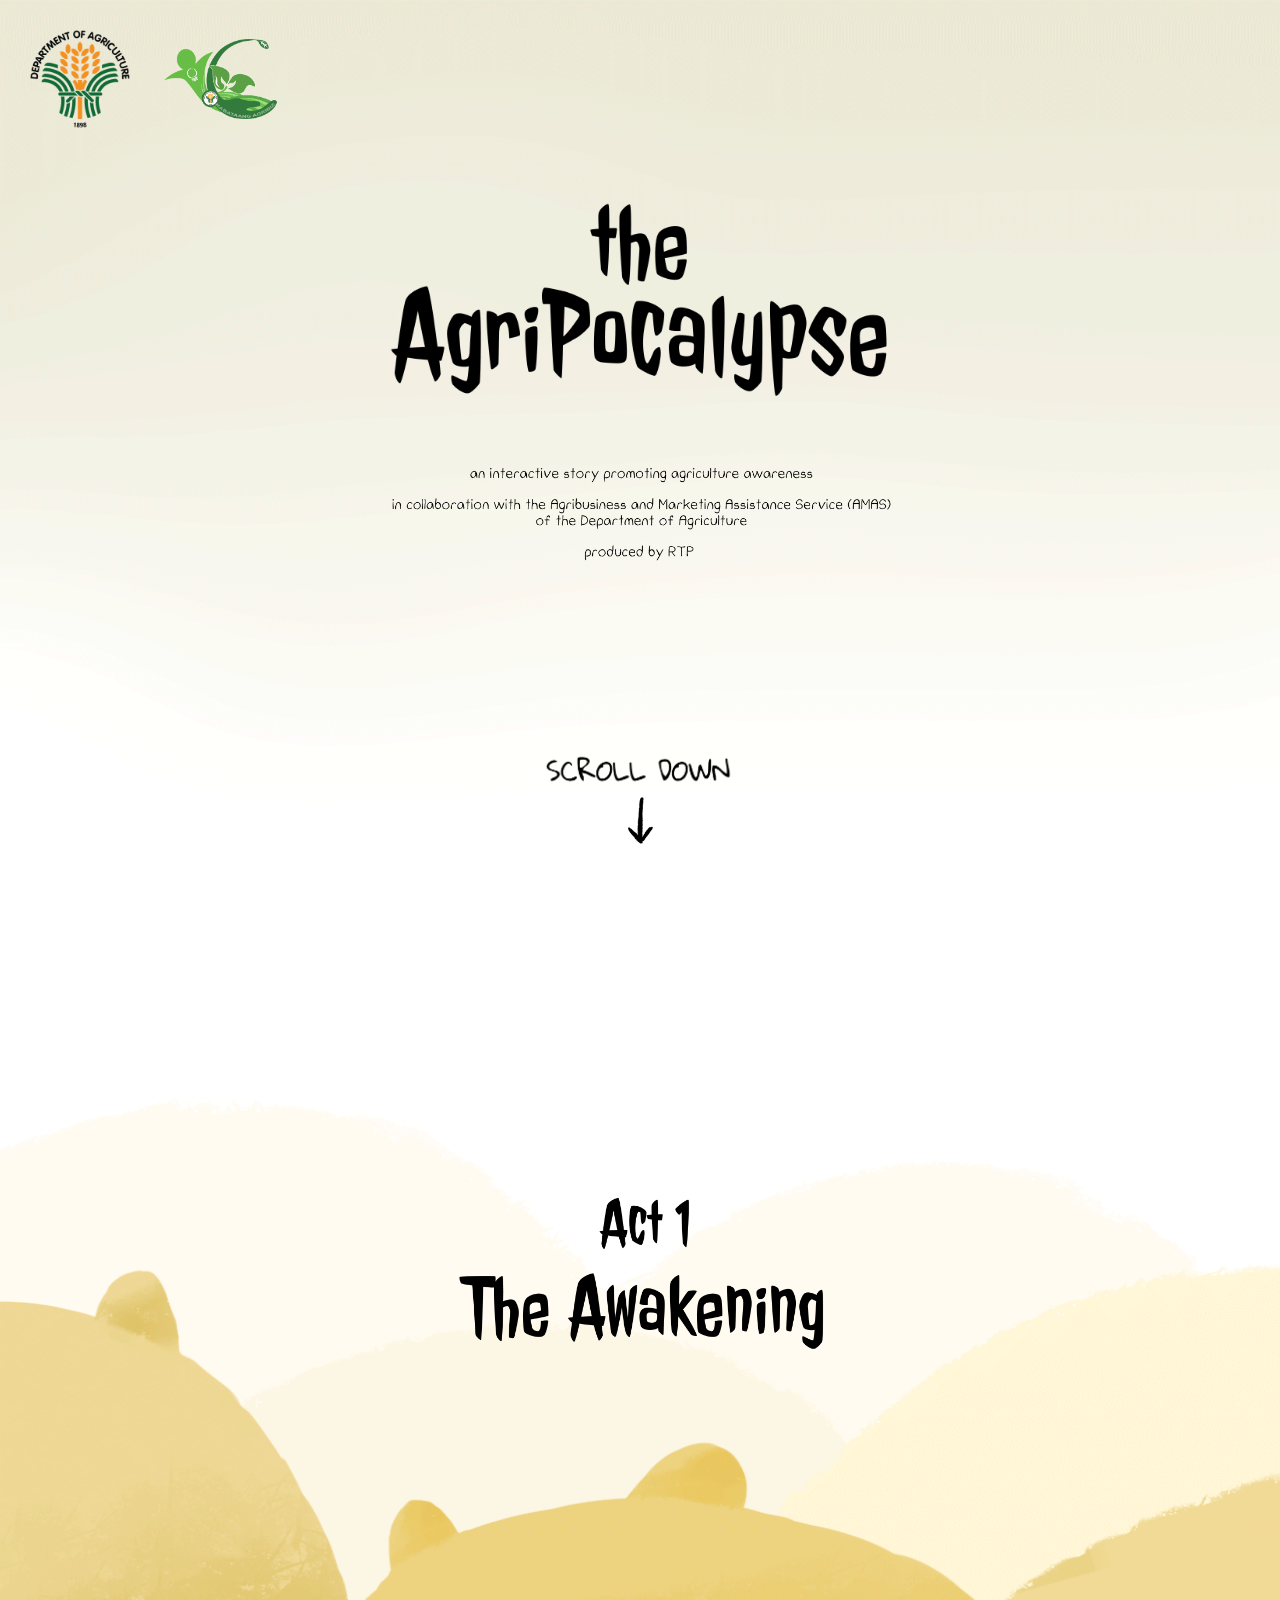
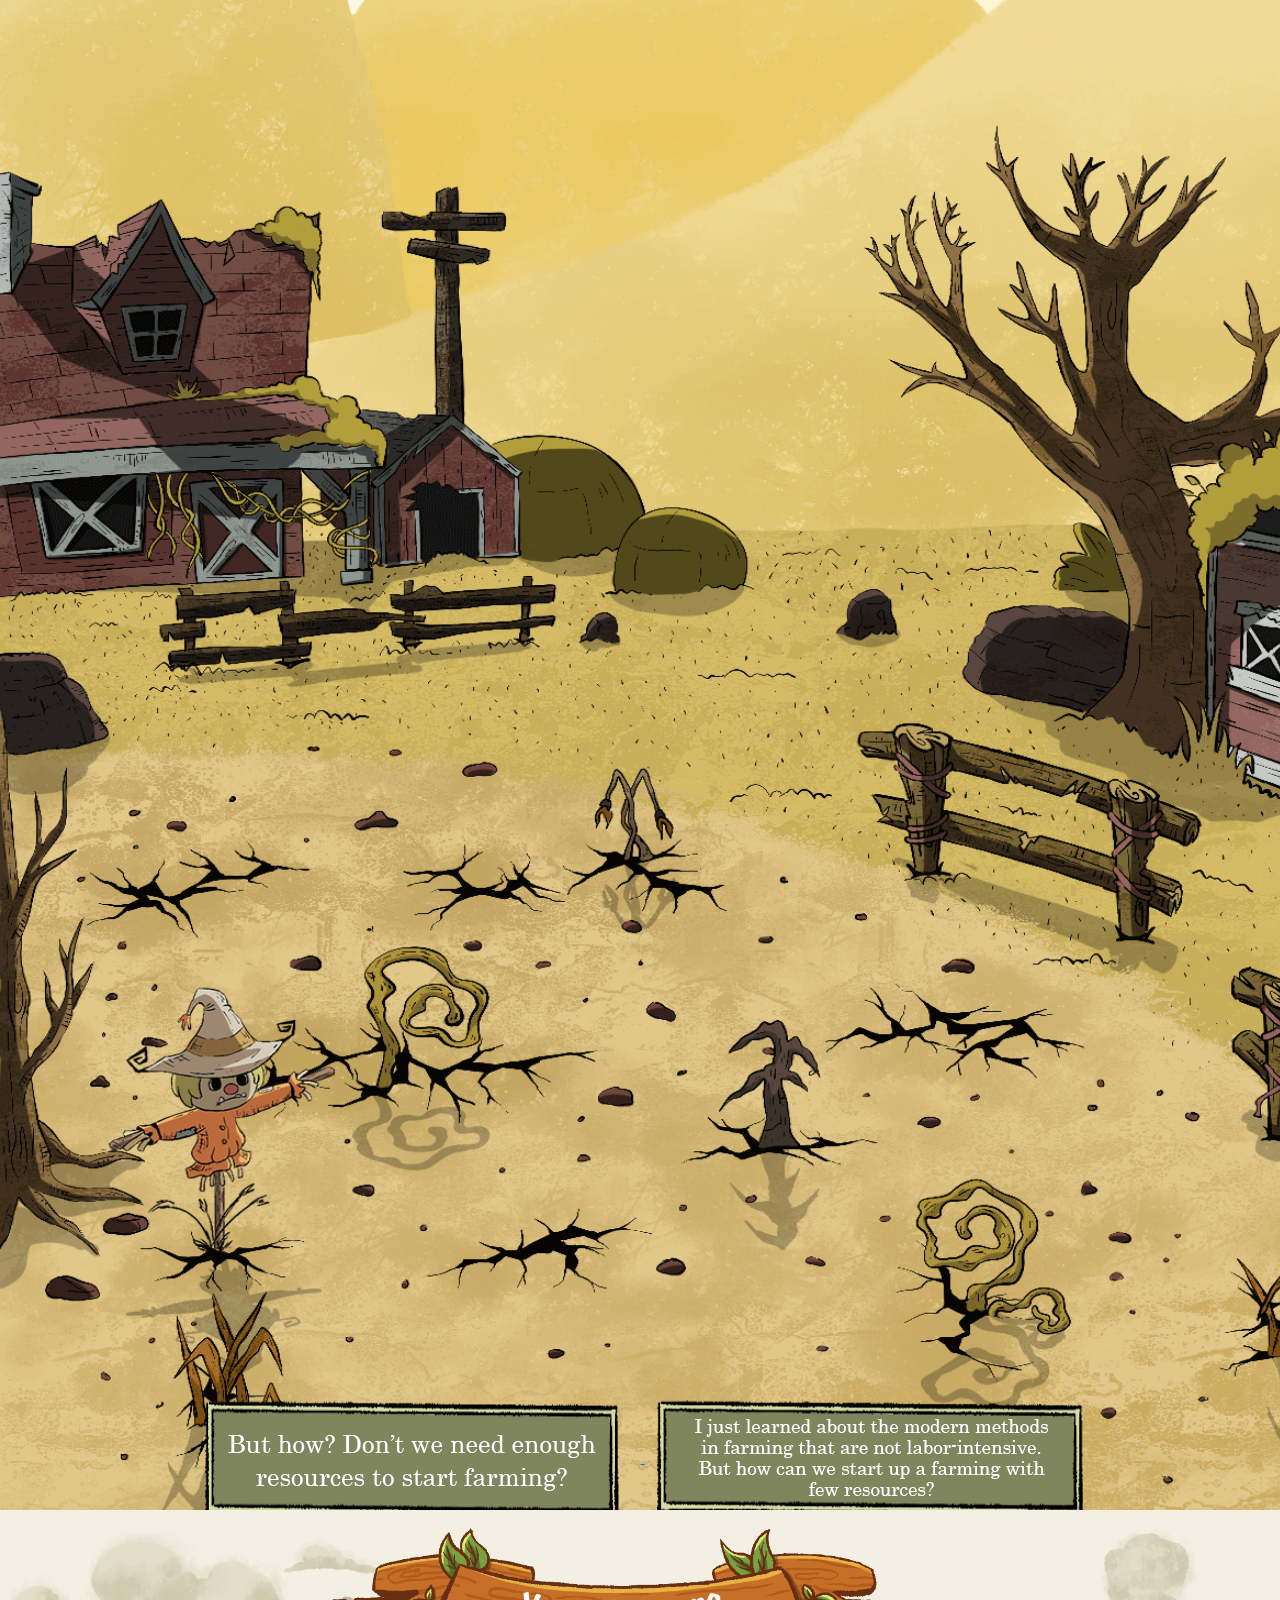
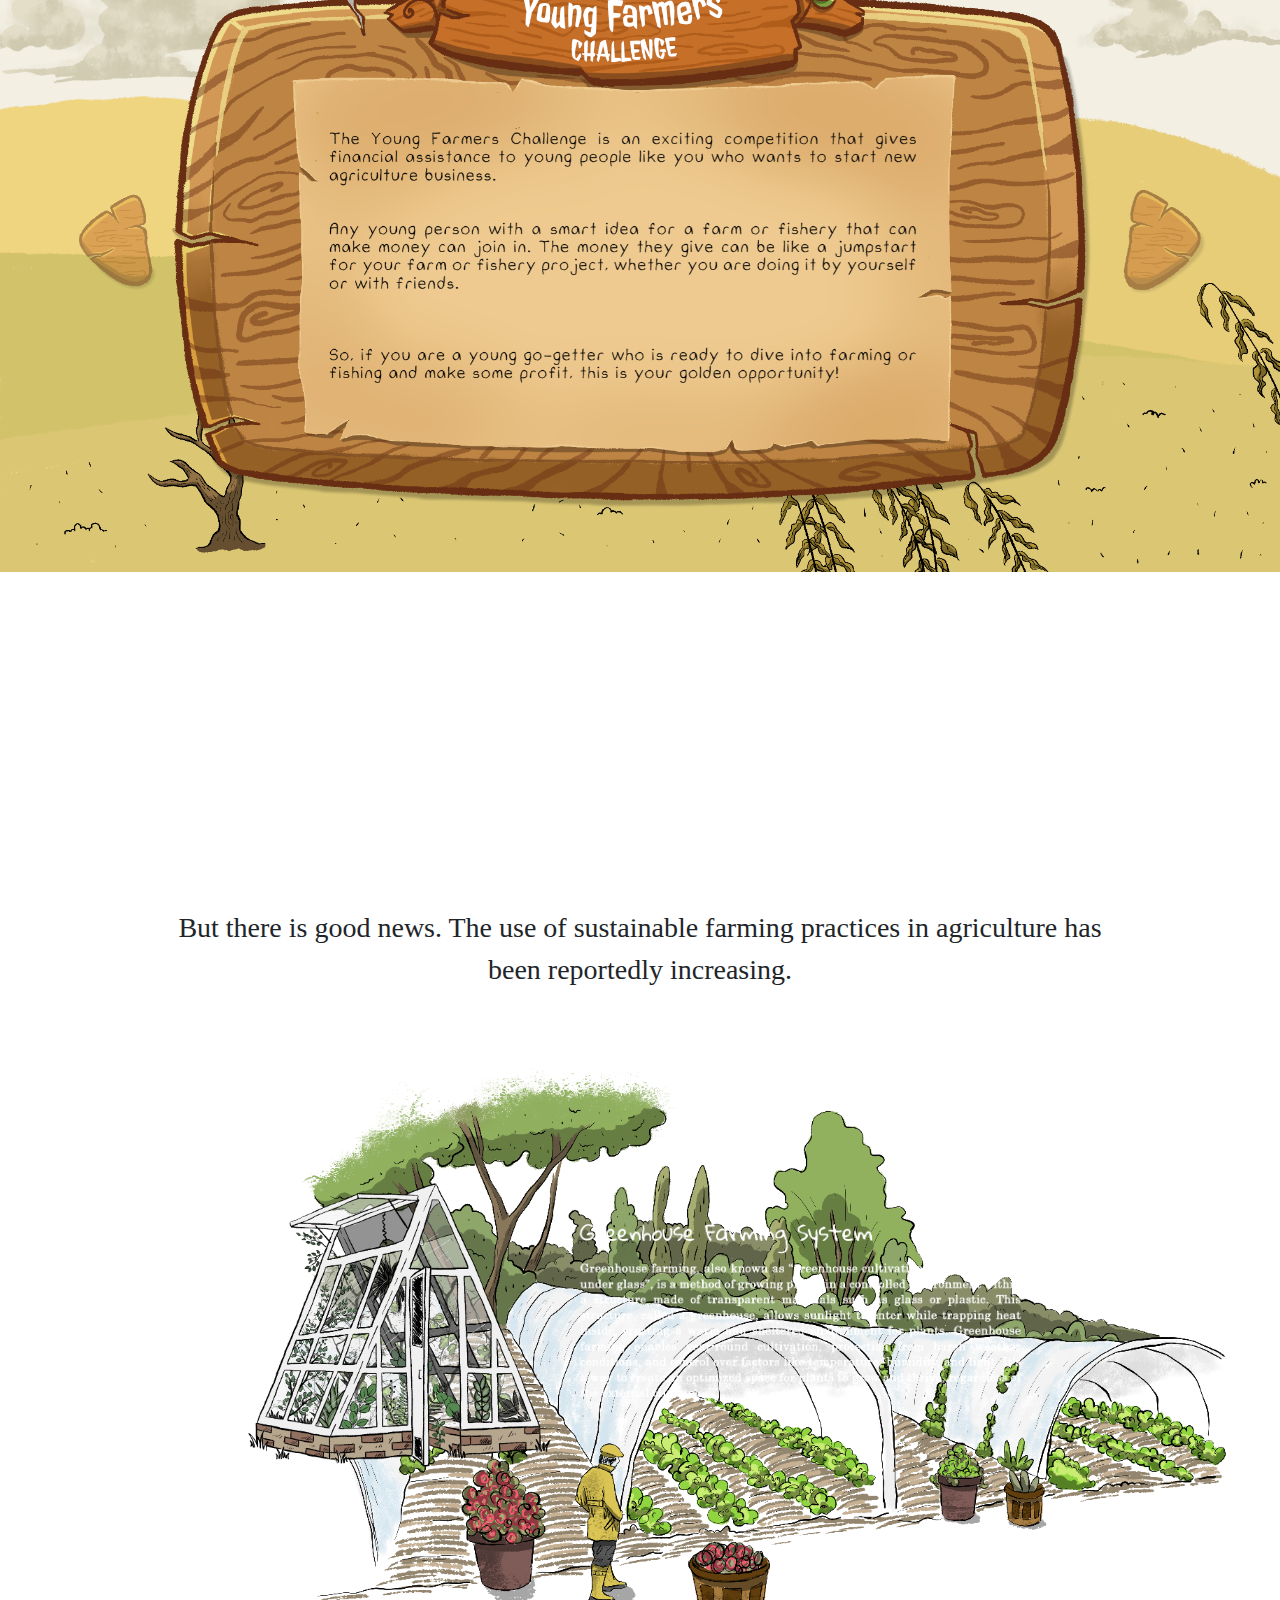
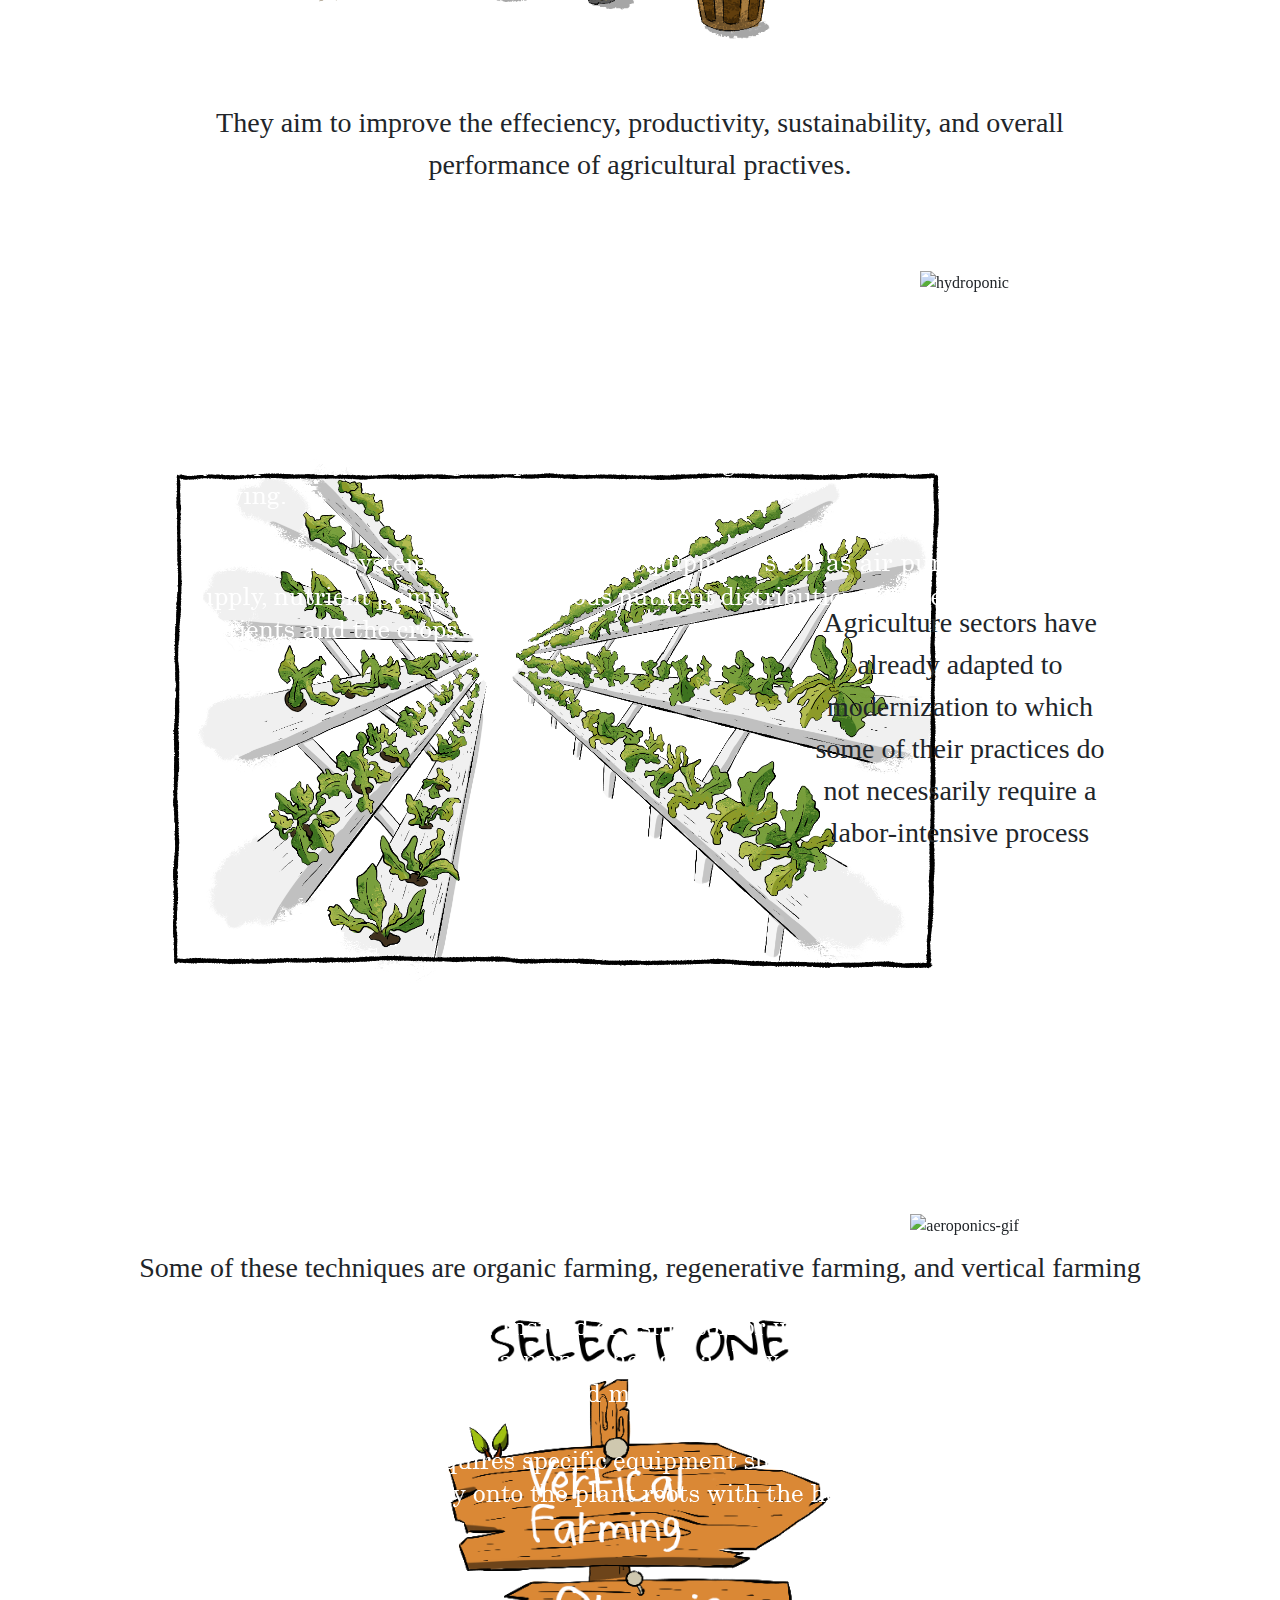
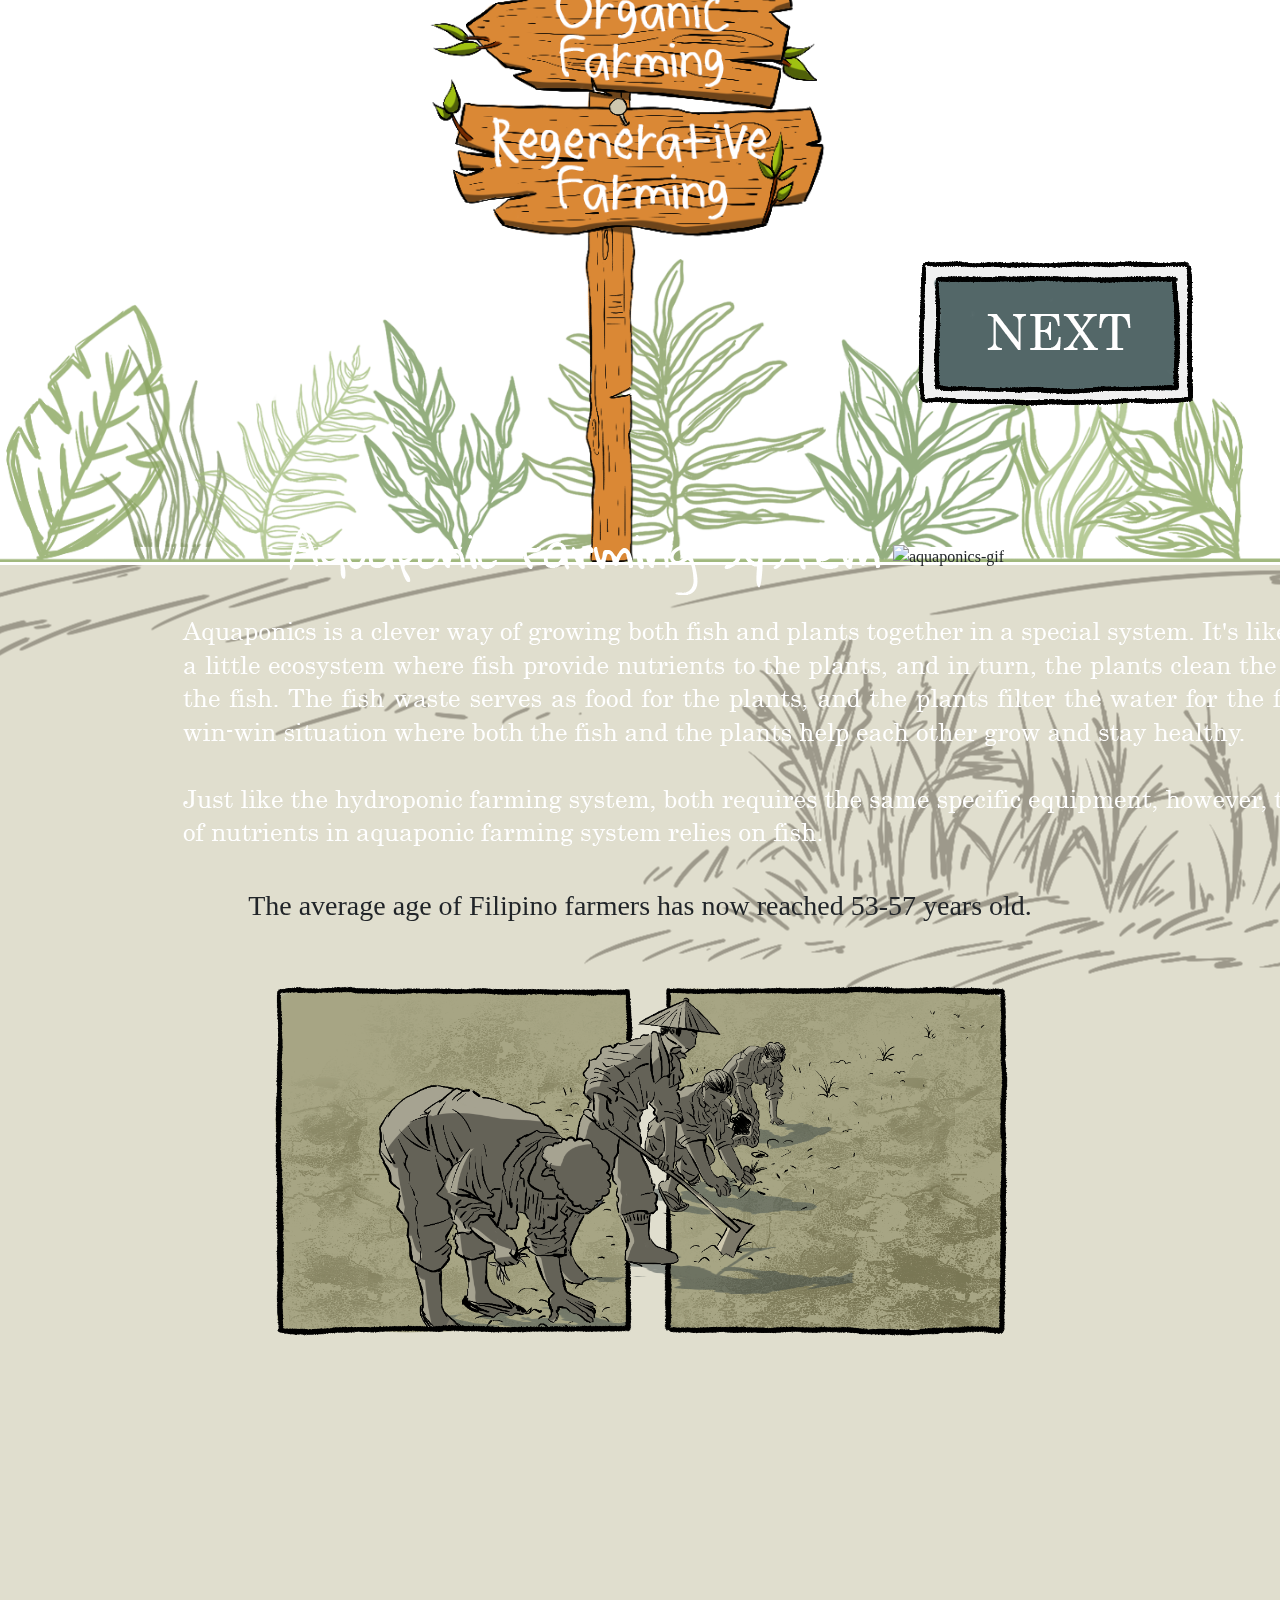
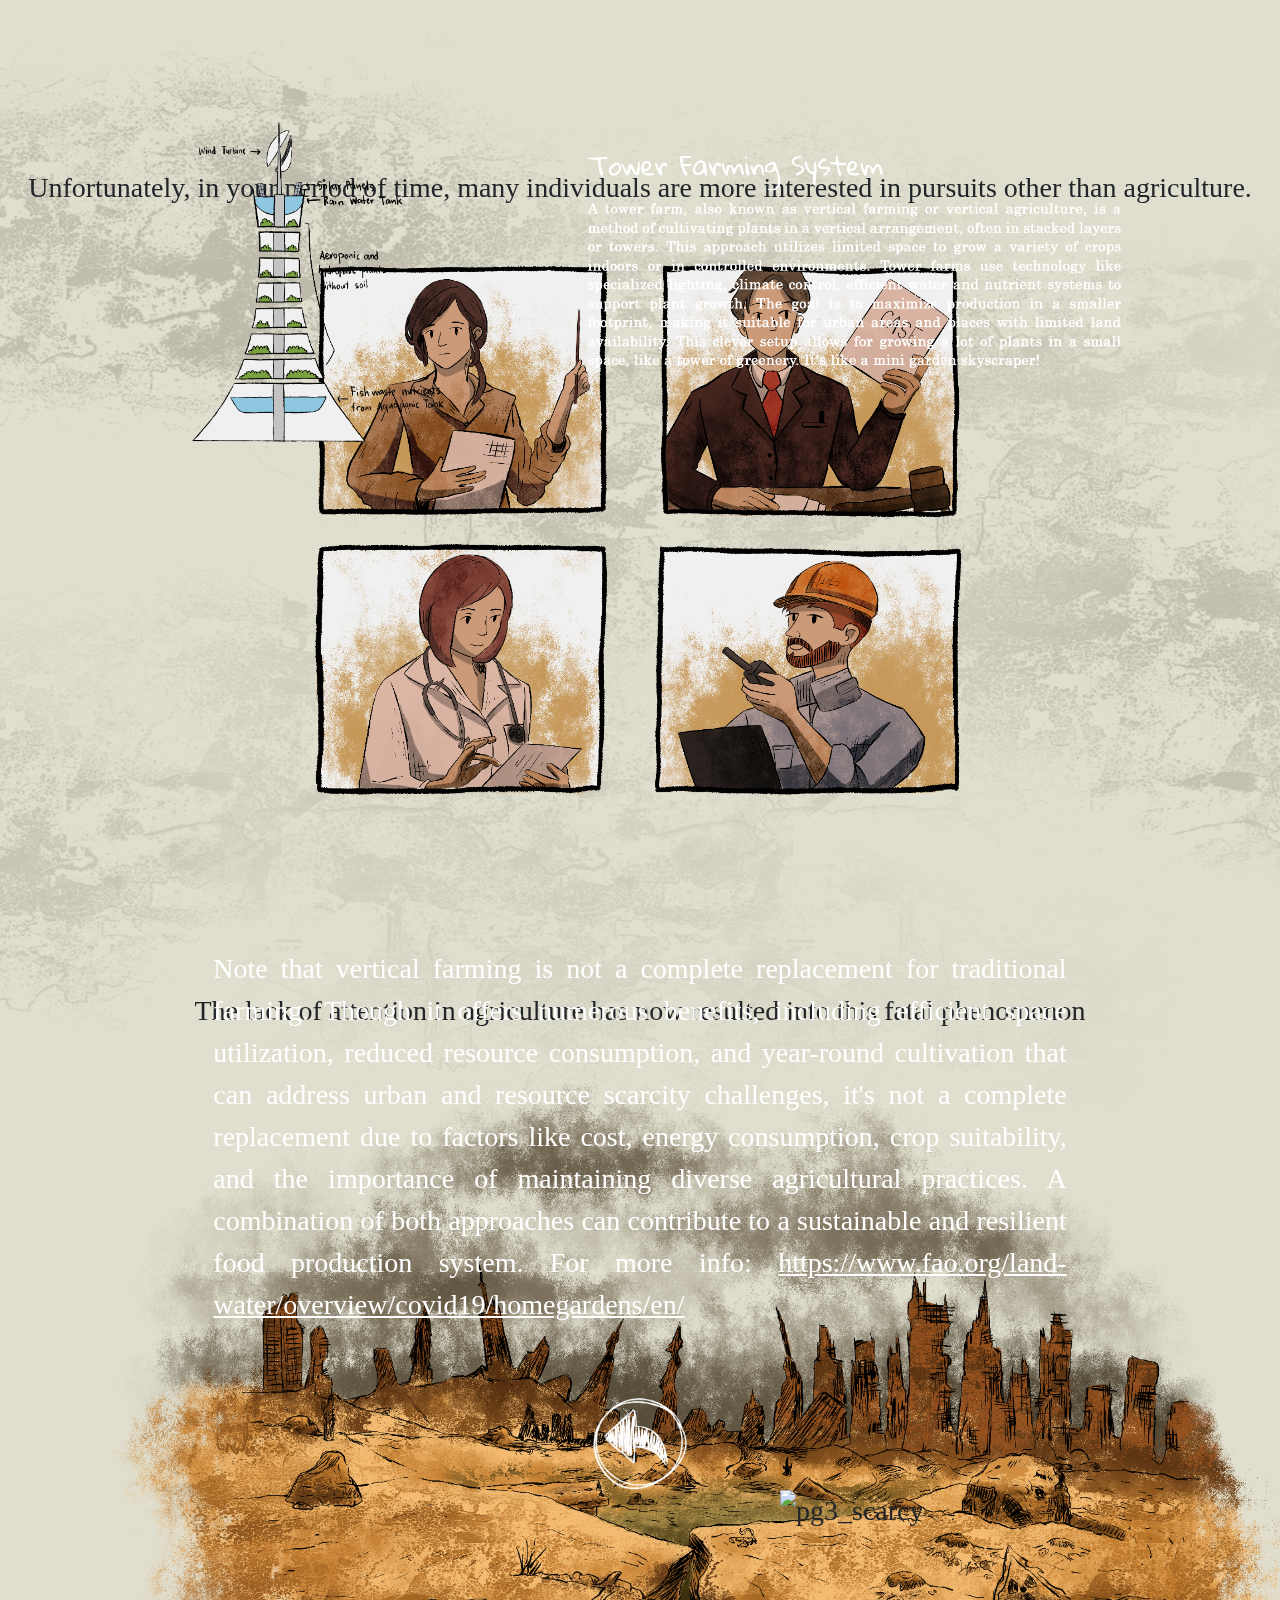
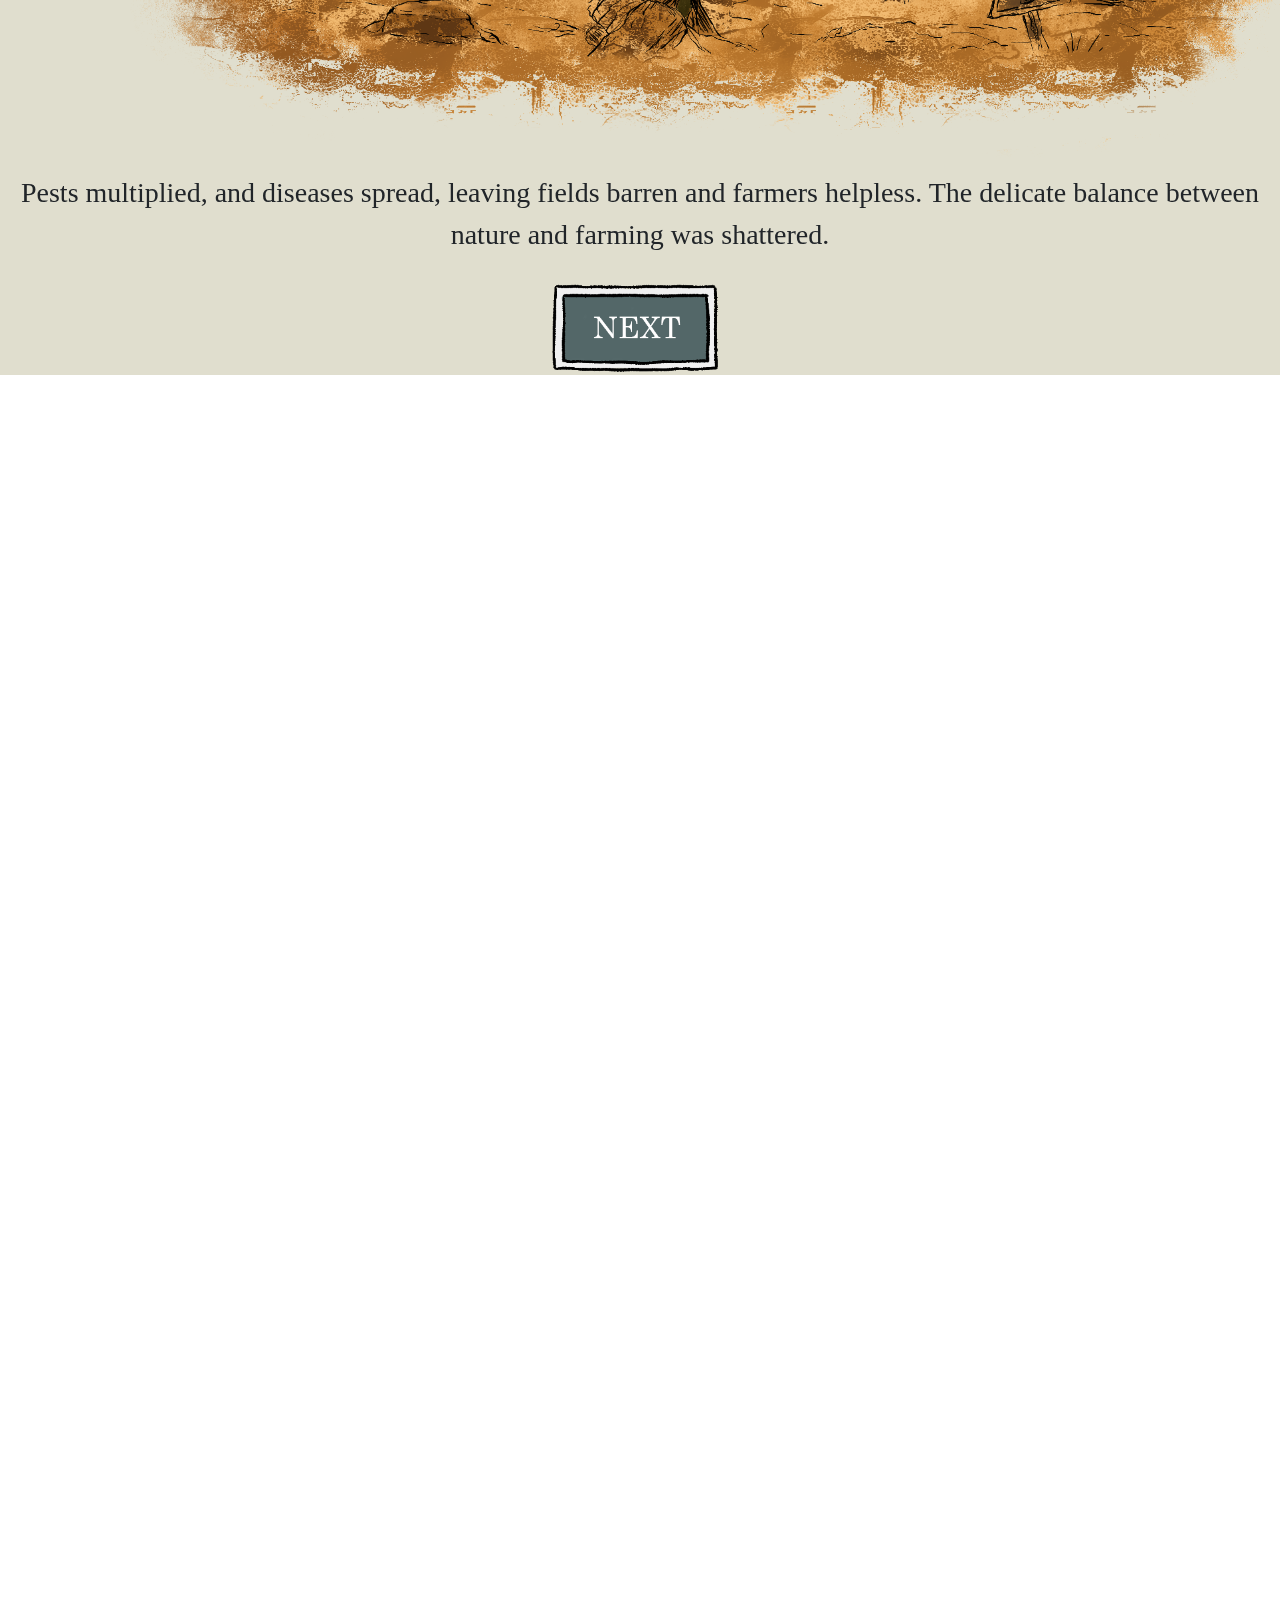
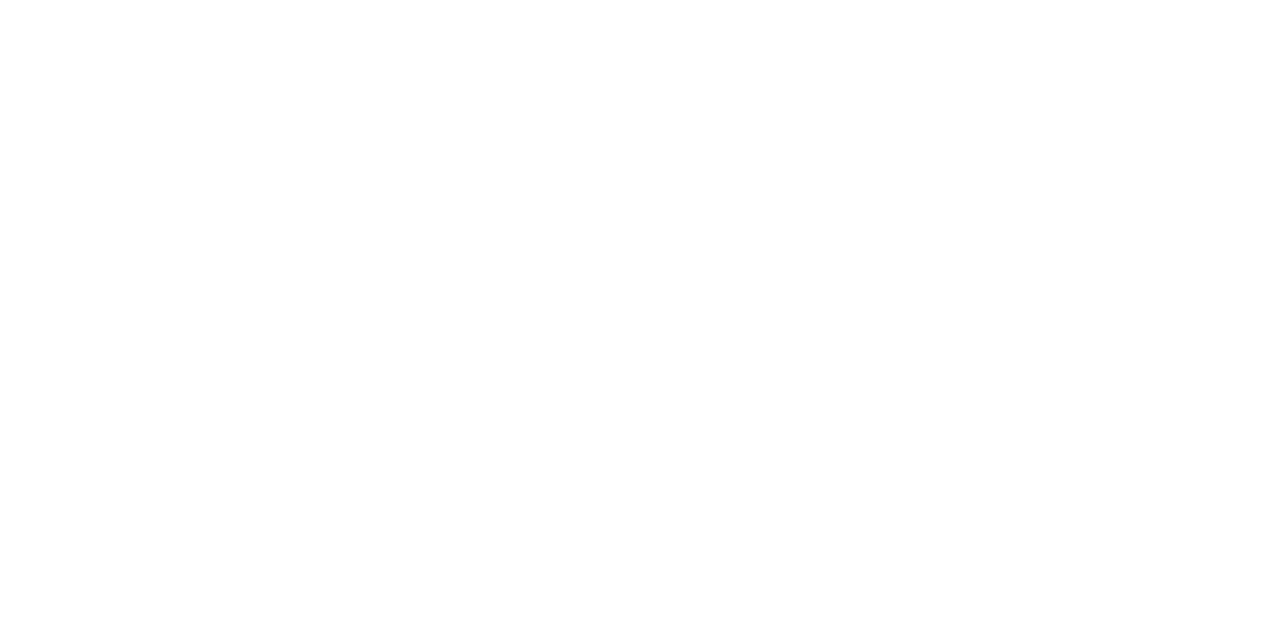
==== commit 73ac887d: "update page6 and page5" ====
--- a/TheAgriPocalypse.html
+++ b/TheAgriPocalypse.html
@@ -97,7 +97,7 @@
                                 The country experienced significant developments, particularly in urbanization.
                             </p>
                             <img src="img/page3/pg3_panel1.png" alt="pg3_panel1" id="pg3_panel1"><br>
-                            <img src="img/page1/arrow.png" alt="arrow" style="width: 25px;">
+                            <img src="img/buttons/arrow.png" alt="arrow" style="width: 25px;">
                         </div>
                     </div>
 
@@ -431,7 +431,19 @@
                                     <img src="img/page5/option1/info4.png" alt="page5-carousel-info4" id="page5-carousel-info4">
                                   </div>
                                   <div class="carousel-item">
-                                    <img src="img/page5/option1/info5.png" alt="page5-carousel-info5" id="page5-carousel-info5">
+                                    <div class="row justify-content-center">
+                                        <img src="img/page5/option1/info5.png" alt="page5-carousel-info5" id="page5-carousel-info5">
+                                    </div>
+                                    <div class="row justify-content-center young-info">
+                                        <div class="col-md-5">
+                                            <p style="margin-bottom: 0px;">For more info, visit:</p>
+                                            <a href="http://agribusiness.da.gov.ph/young-farmers-challenge-program-2023/">http://agribusiness.da.gov.ph/young-farmers-challenge-program-2023/</a>
+                                            <img src="img/page5/option1/email.png" alt="page5-carousel-email" id="page5-carousel-email">
+                                        </div>
+                                        <div class="col-md-5">
+                                            <img src="img/page5/option1/image.png" alt="page5-carousel-image" id="page5-carousel-image" style="max-width: 90%;float: right;">
+                                        </div>
+                                    </div>
                                   </div>
                                 </div>
                                 <button class="carousel-control-prev" type="button" data-bs-target="#carouselExample" data-bs-slide="prev">
@@ -448,14 +460,14 @@
             <div data-offset="30" class="row page6" id="page-6">
                 <div class="col page6-content">
                     <div class="row pg6-content1 justify-content-center">
-                        <div class="col-md-9">
+                        <div class="col-md-9 pg6-content1-inner">
                             <div class="pg6-inner-content1">
-                                <p>
+                                <p class="mb-5">
                                     There are remarkable young farmers who achieved remarkable success
                                     in their food production business. They serve as outstanding inspirations in revitalizing
                                     and safeguarding the agricultural industry from declining.
                                 </p>
-                                <p>
+                                <p class="mt-5">
                                     Read the story of every successful young farmer who ventured into sustainable
                                     food production business. May these stories inspire you to start your own.
                                 </p>
@@ -466,13 +478,39 @@
                             </div>
                         </div>
                     </div>
-                    <div class="row pg6-content2">
+                    <div class="row pg6-content2 justify-content-center">
+                        <div class="col-md-2 characters-col1">
+                            <img src="img/page6/characters/story6.png" alt="story6" id="story6" style="width:80%">
+                            <img src="img/page6/characters/story6title.png" alt="story6title" id="story6title" style="width:50%">
+                        </div>
+                        <div class="col-md-2 characters-col2">
+                            <img src="img/page6/characters/story5.png" alt="story5" id="story5" style="width:50%">
+                            <img src="img/page6/characters/story5title.png" alt="story5title" id="story5title" style="width:50%">
+                            <img src="img/page6/characters/story3.png" alt="story3" id="story3" style="width:50%">
+                            <img src="img/page6/characters/story3title.png" alt="story3title" id="story3title" style="width:50%">
+                        </div>
+                        <div class="col-md-2 characters-col3">
+                            <img src="img/page6/characters/story8.png" alt="story8" id="story8" style="width:80%">
+                            <img src="img/page6/characters/story8title.png" alt="story8title" id="story8title" style="width:50%">
+                            <img src="img/page6/characters/story4.png" alt="story4" id="story4" style="width:70%">
+                            <img src="img/page6/characters/story4title.png" alt="story4title" id="story4title" style="width:50%">
+                        </div>
+                        <div class="col-md-2 characters-col4">
+                            <img src="img/page6/characters/story7.png" alt="story7" id="story7" style="width:50%">
+                            <img src="img/page6/characters/story7title.png" alt="story7title" id="story7title" style="width:50%">
+                            <img src="img/page6/characters/story1.png" alt="story1" id="story1" style="width:50%">
+                            <img src="img/page6/characters/story1title.png" alt="story1title" id="story1title" style="width:50%">
+                        </div>
+                        <div class="col-md-2 characters-col5">
+                            <img src="img/page6/characters/story2.png" alt="story2" id="story2" style="width:80%">
+                            <img src="img/page6/characters/story2title.png" alt="story2title" id="story2title" style="width:50%">
+                        </div>
                     </div>
                     <div class="row pg6-content3 justify-content-center">
                         <img src="img/page6/act3.png" alt="pg6_act3" id="pg6_act3">
                     </div>
                     <div class="row pg6-content4 justify-content-center">
-                        <div class="col-md-9">
+                        <div class="col-md-9 pg6-content4-inner">
                             <p>
                                 Agriculture is not just important in addressing food security and world hunger but
                                 it also plays a significant role in conserving and sustaining the environment.
@@ -480,9 +518,9 @@
                         </div>
                     </div>
                     <div class="row pg6-content5">
-                        <div class="col">
+                        <div class="col pg6-content5-inner">
                             <div class="row justify-content-center">
-                                <div class="col-md-6">
+                                <div class="col-md-6" id="pg6panel1-text">
                                     <p>
                                         The modern farming practices mentioned earlier has a great impact in
                                         preserving the environment as it lessens the use of hazardous chemicals.
@@ -491,19 +529,19 @@
                                 <div class="col-md-3">
                                     <img src="img/page6/pg6panel1.png" alt="pg6panel1" id="pg6panel1">
                                 </div>
-                            </div>
+                            </div><br><br><br>
                             <div class="row justify-content-center">
                                 <div class="col-md-3">
                                     <img src="img/page6/pg6panel2.png" alt="pg6panel2" id="pg6panel2">
                                 </div>
-                                <div class="col-md-6">
+                                <div class="col-md-6" id="pg6panel2-text">
                                     <p> It promotes biodiversity, water conservation, and habitat preservation. </p>
                                 </div>
                             </div>
                         </div>
                     </div>
                     <div class="row pg6-content6 justify-content-center">
-                        <div class="col">
+                        <div class="col pg6-content6-inner">
                             <div class="row justify-content-center">
                                 <div class="col-md-9">
                                     <p>It also integrates renewable energy, contributes to carbon sequestration, supports wild-life friendly farming, and reduces waste.</p>
@@ -524,6 +562,33 @@
 
             <div data-offset="30" class="row page7" id="page-7">
                 <div class="col page7-content">
+                    <div class="pg-content7-colum1"> 
+                        <div id="pg7-column-dialogue1">
+                            <img src="img/page1/pg1dialogueanimation.gif" alt="scarcydialoguebox" id="scarcydialoguebox" style="width: 100%">
+                            <p class="pg7-sentences1">
+                                Without agriculture, the consequences would severly imapct nearly every
+                                aspect of human civilization and the environment just like how this phenomenon
+                                damaged everything around us.
+                            </p>
+                            <p class="pg7-sentences2">
+                                Carry the SEEDS of CHANGE within you. As a young individual, you still have
+                                the chance to change and save everything. Go back to the present and spread the
+                                knowledge far and wide.
+                            </p>
+                            <!-- <button id="scarcydialoguebox-btn">NEXT</button> -->
+                            <img src="img/buttons/nextbutton.png" alt="scarcydialoguebox-btn" id="pg7-scarcydialoguebox-btn" style="width: 12%;">
+                            <img src="img/buttons/exitbutton.png" alt="exitbutton-btn" id="pg7-exitbutton-btn" style="width: 3%;">
+                        </div> 
+                        <div id="pg7-column-dialogue2">
+                            <a href="#" id="pg7-dialogues">
+                                <img src="img/buttons/dialogue3.png" alt="dialogue3" id="pg7-dialogue1">
+                                <img src="img/buttons/dialogue3A.png" alt="dialogue3A" id="pg7-dialogue2">
+                            </a>
+                        </div>
+                    </div>
+                    <div class="pg-content7-colum2">  
+
+                    </div>
                 </div>
             </div> 
             <div data-offset="30" class="row page8" id="page-8">
--- a/css/TheAgriPocalypse.css
+++ b/css/TheAgriPocalypse.css
@@ -439,38 +439,64 @@
     background-image: url("../img/page6/pg6background.png");
     background-repeat: no-repeat;
     background-position: center;
-    background-size: 1475px 6540px;
+    background-size: 2107px 6540px;
     margin: 0px !important;
     font-size: 28px;
     text-align: center;
 }
 .pg6-content1{
     height: 1090px;
-}
-
+    border-bottom: 2px solid aqua;
+}
+.pg6-content1-inner{
+    display: block;
+    padding: 100px 0px;
+}
 .pg6-content2{
     height: 1090px;
+    border-bottom: 2px solid aqua;
 }
 .pg6-content3{
     height: 1090px;
     text-align: center;
+    border-bottom: 2px solid aqua;
 }
 #pg6_act3{
     max-width: 20%;
     max-height: 10%;
+    display: block;
+    margin: auto;
 }
 .pg6-content4{
     height: 1090px;
+    border-bottom: 2px solid aqua;
+}
+.pg6-content4-inner{
+    display: block;
+    padding: 100px 0px;
 }
 .pg6-content5{
     height: 1090px;
-}
-
+    border-bottom: 2px solid aqua;
+}
+.pg6-content5-inner{
+    display: block;
+    margin: auto 0px;
+}
+#pg6panel2-text, #pg6panel1-text {
+    display: block;
+    margin: auto 0px;
+}
 #pg6panel1, #pg6panel2{
     max-width: 100%;
 }
 .pg6-content6{
     height: 1090px;
+    border-bottom: 2px solid aqua;
+}
+.pg6-content6-inner{
+    display: block;
+    margin: auto 0px;
 }
 #pg6panel3{
     max-width: 40%;
@@ -480,4 +506,124 @@
 #pg6nextbutton{
     cursor: pointer;
     width: 200px;
+}
+
+.page7{
+	background-attachment: fixed;
+    height: 1090px;
+    background-image: url("../img/page2/pg2bganimation.gif");
+    background-size: cover;
+    /* position: fixed; */
+} 
+.page7-content{
+	background-attachment: fixed;
+    background-image: url("../img/page2/pg2plantanimation.gif");
+    height: 1090px;
+    background-repeat: no-repeat;
+    background-size: cover;
+    background-position-y: 0px;
+}
+.pg-content7-colum1{
+  position: relative;
+}
+.pg-content7-colum2{
+  cursor: pointer;
+}
+.pg7-sentences1{
+    position: absolute;
+    top: 60%;
+    left: 19%;
+    transform: translate(30%, -70%);
+    -ms-transform: translate(-50%, -50%);
+    color: #000;
+    font-size: 23px;
+    padding: 12px 0px;
+    border: none;
+    border-radius: 5px;
+    width: 810px;
+}
+.pg7-sentences2{
+    position: absolute;
+    top: 58%;
+    left: 19%;
+    transform: translate(30%, -50%);
+    -ms-transform: translate(-50%, -50%);
+    color: #000;
+    font-size: 23px;
+    padding: 12px 0px;
+    border: none;
+    border-radius: 5px;
+    width: 810px;
+}
+#pg7-scarcydialoguebox-btn{
+    position: absolute;
+    top: 69%;
+    right: 8%;
+    transform: translate(-50%, -100%);
+    -ms-transform: translate(-50%, -50%);
+    /* background-color: #7f855d; */
+    color: white;
+    font-size: 16px;
+    padding: 12px 50px;
+    border: none;
+    cursor: pointer;
+    border-radius: 5px;
+    text-align: center;
+}
+#pg7-exitbutton-btn{
+    position: absolute;
+    top: 69%;
+    right: 8%;
+    transform: translate(-170%, -535%);
+    -ms-transform: translate(-50%, -50%);
+}
+.page8{
+	background-attachment: fixed;
+    height: 1090px;
+    background-image: url("../img/page8/InsidePlants.gif");
+    background-size: cover;
+    /* position: fixed; */
+} 
+.page8-content{
+	background-attachment: fixed;
+    background-image: url("../img/page8/Front_plants_2.gif");
+    height: 1090px;
+    background-repeat: no-repeat;
+    background-size: cover;
+    background-position-y: 0px;
+}
+
+.characters-col1, 
+.characters-col2, 
+.characters-col3, 
+.characters-col4, 
+.characters-col5{
+    display: block;
+    margin: auto 0px;
+}
+
+img#story1, 
+img#story2, 
+img#story3,
+img#story5,
+img#story5,
+img#story6,
+img#story7,
+img#story8
+{
+    cursor: pointer;  
+}
+img#story1:hover, 
+img#story2:hover, 
+img#story3:hover,
+img#story4:hover,
+img#story5:hover,
+img#story6:hover,
+img#story7:hover,
+img#story8:hover{
+    transform: scale(1.1);   
+}
+.young-info{
+    text-align: left;
+    font-size: 22px;
 }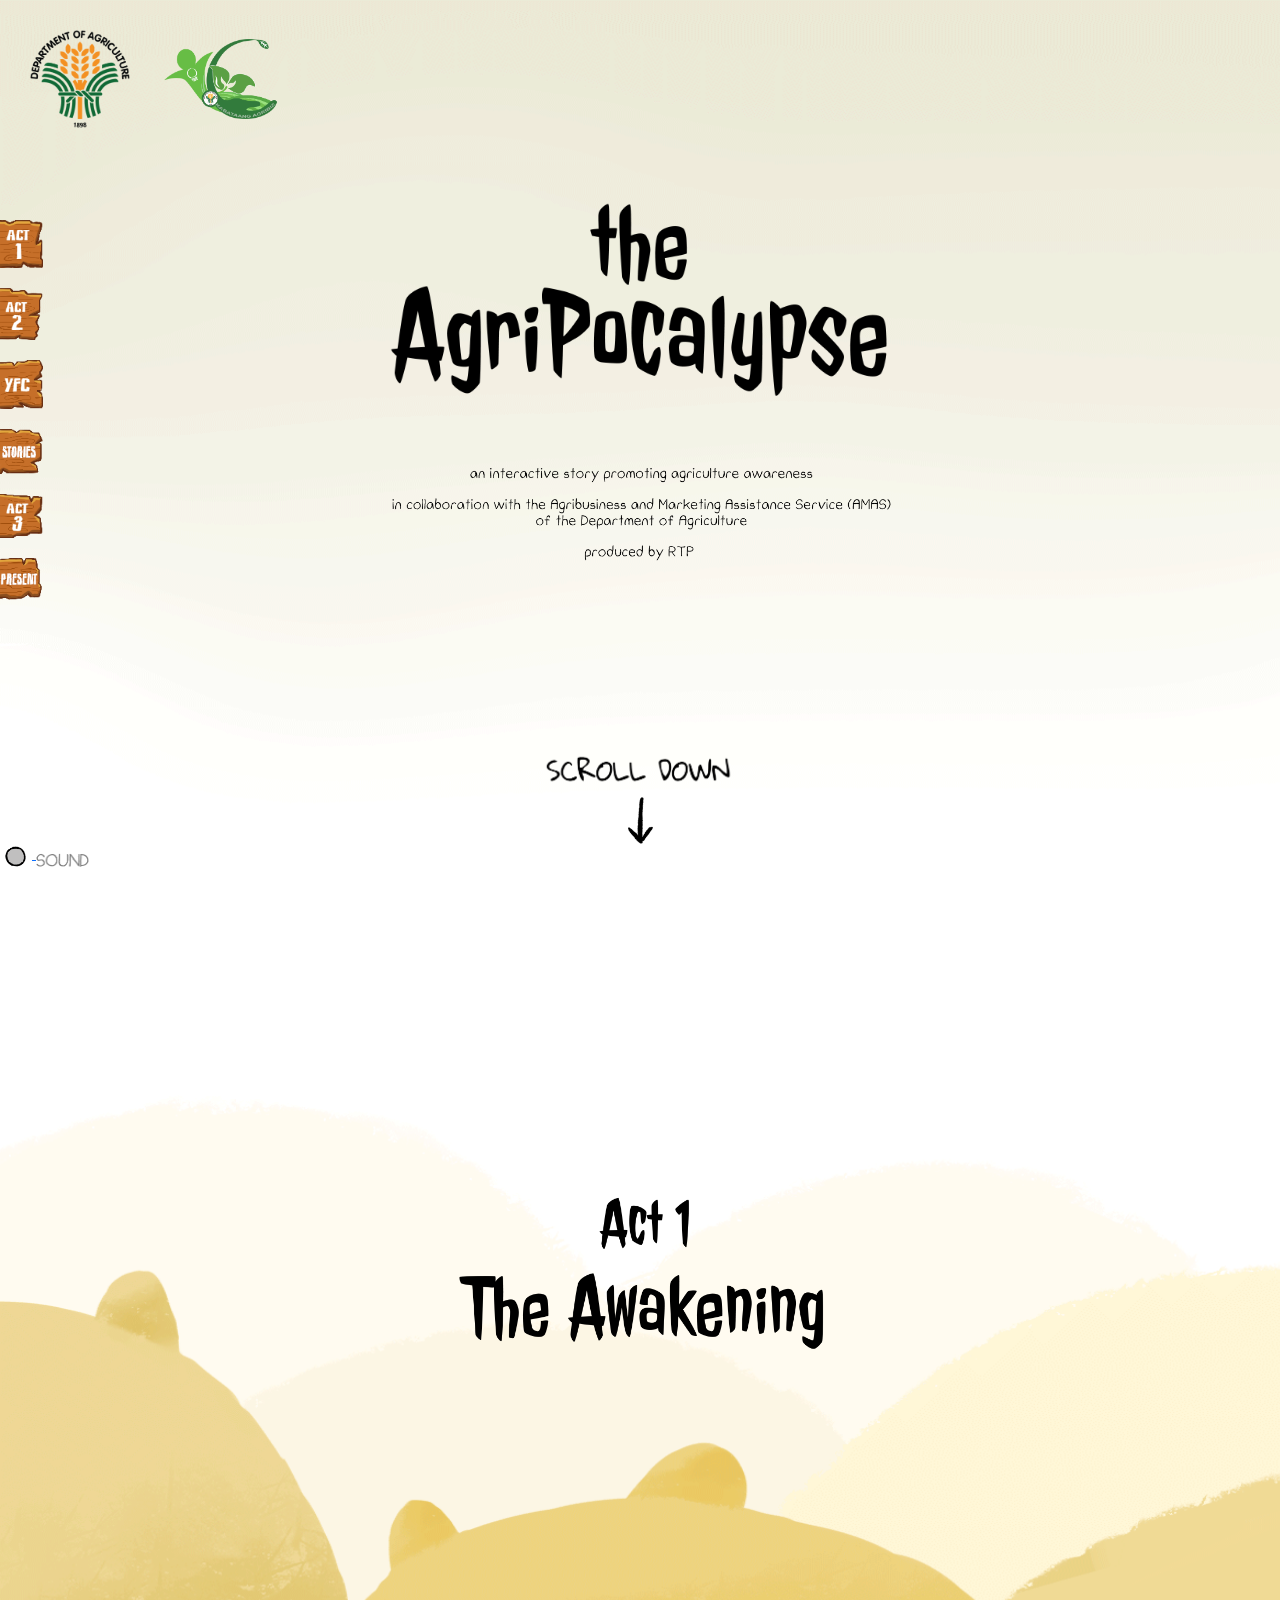
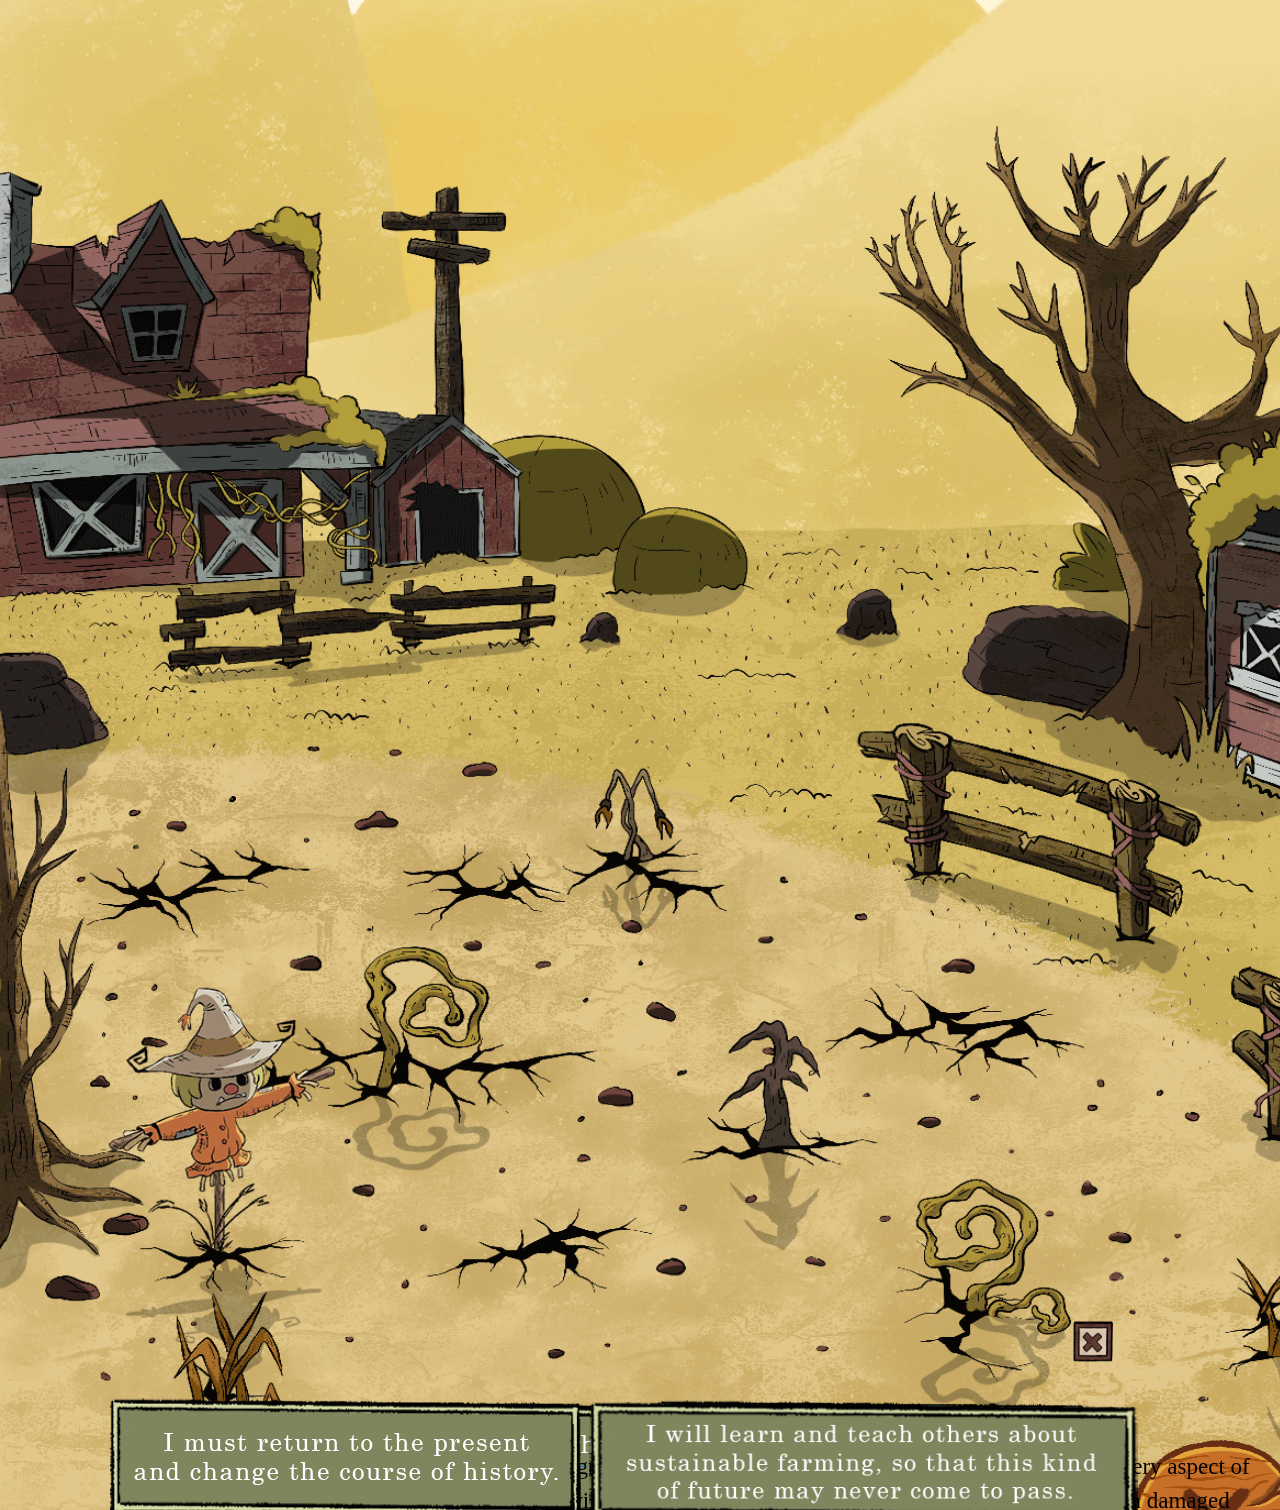
==== commit a0df0af5: "october1stww" ====
--- a/TheAgriPocalypse.html
+++ b/TheAgriPocalypse.html
@@ -8,9 +8,38 @@
     <title>The AgriPocalypse</title>
 </head>
 <body>
+    
+    <div class="row navigation">
+        <div class="col">
+            <div class="row acts">
+                <div class="col-md-1 acts-img">
+                    <a href=""><img src="img/navigation_elements/act1.png" alt="act1-nav-btn" id="act1-nav-btn"></a>
+                    <a href=""><img src="img/navigation_elements/act2.png" alt="act2-nav-btn" id="act2-nav-btn"></a>
+                    <a href=""><img src="img/navigation_elements/yfc.png" alt="yfc-nav-btn" id="yfc-nav-btn"></a>
+                    <a href=""><img src="img/navigation_elements/stories.png" alt="stories-nav-btn" id="stories-nav-btn"></a>
+                    <a href=""><img src="img/navigation_elements/act3.png" alt="act3-nav-btn" id="act3-nav-btn"></a>
+                    <a href=""><img src="img/navigation_elements/present.png" alt="present-nav-btn" id="present-nav-btn"></a>
+                </div>
+            </div>
+            <div class="row nav-btns">
+                <div class="col-md-2 sound-div">
+                    <a href="">
+                        <img src="img/navigation_elements/nocheck.png" alt="nocheck" id="nocheck">
+                        <img src="img/navigation_elements/withcheck.png" alt="withcheck" id="withcheck" style="display: none;">
+                        <img src="img/navigation_elements/sound.png" alt="sound-text" id="sound-text">
+                    </a>
+                </div>
+            </div>
+        </div>
+    </div>
     <div class="row agri-main-container">
         <div class="col">
-            <div data-offset="30" class="row page1 parallax">
+            <div class="row front-pg parallax justify-content-center">
+                <div class="col-md-9 front-pg-cont text-center">
+                    <img src="img/loading_page/clicktostart.png" alt="clicktostart" id="clicktostart">
+                </div>
+            </div>
+            <div class="row page1 parallax">
                 <div class="col">
                     <div class="page1-content pg-content1">
                         <div class="pg-content1-A">
@@ -73,7 +102,7 @@
                 </div>
             </div>
 
-            <div data-offset="30" class="row page2" id="page-2">
+            <div data-offset="5" class="row page2" id="page-2">
                 <div class="page2-content">
                     <img src="img/buttons/back_button.png" class="back_button" alt="back_button" id="back_button2">
                     <div class="pg2-content1">
@@ -87,7 +116,7 @@
                 </div>
             </div>
 
-            <div data-offset="30" class="row page3 parallax">
+            <div data-offset="5" class="row page3 parallax">
                 <div class="col page3-content">
                     <img src="img/buttons/back_button.png" class="back_button" alt="back_button" id="back_button3">
                     <div class="row pg3-content1" id="pg3-content1">
@@ -116,6 +145,7 @@
 
                             <div class="row pg3-content2C justify-content-center mt-5">
                                 <div class="col-md-4 mt-5">
+                                    <img src="img/page3/pg3_panel3dialogue.png" alt="pg3_panel3dialogue" id="pg3_panel3dialogue">
                                     <img src="img/page3/pg3_panel3.png" alt="pg3_panel3" id="pg3_panel3" style="width: 800px;">
                                 </div>
                                 <div class="col-md-2 pg3-content2C-narrate mt-5">
@@ -143,13 +173,19 @@
                                 In contrast, the agriculture sector only experienced minimal growth of 0.5 percent in late 2020.
                                 The imbalance between food production and the rapid growth of population is visible.
                             </p>
-                            <img src="img/page3/pg3_panel5.png" alt="pg3_panel5" id="pg3_panel5">
+                            <div class="pg-con4-img">
+                                <img src="img/page3/pg3_panel5.png" alt="pg3_panel5" id="pg3_panel5">
+                                <img src="img/page3/pg3_panel5dialogue.png" alt="pg3_panel5dialogue" id="pg3_panel5dialogue">
+                            </div>
                         </div>
                     </div>
                     <div class="row pg3-content5">
                         <div class="col">
                             <p>The average age of Filipino farmers has now reached 53-57 years old.</p>
-                            <img src="img/page3/pg3_panel6.png" alt="pg3_panel6" id="pg3_panel6">
+                            <div class="pg3-panelimg1">
+                                <img src="img/page3/pg3_panel6overlay.png" alt="pg3_panel6overlay" id="pg3_panel6overlay">
+                                <img src="img/page3/pg3_panel6.png" alt="pg3_panel6" id="pg3_panel6">
+                            </div>
                         </div>
                     </div>
                     <div class="row pg3-content6">
@@ -158,11 +194,11 @@
                             <img src="img/page3/pg3_panel7.png" alt="pg3_panel7" id="pg3_panel7">
                         </div>
                     </div>
-                    <div class="row pg3-content7">
-                        <div class="col">
+                    <div class="row pg3-content7 justify-content-center">
+                        <div class="col text-center">
                             <p>The lack of attention in agriculture has now resulted into this fatal phenomenon</p>
                             <img src="img/page3/pg3_panel8.png" alt="pg3_panel8" id="pg3_panel8">
-                            <p>
+                            <p class="pg3-content7-text2">
                                 Pests multiplied, and diseases spread, leaving fields barren and farmers helpless.
                                 The delicate balance between nature and farming was shattered.
                             </p>
@@ -172,10 +208,11 @@
                         </div>
                     </div>
                     <img src="img/page3/pg3_scarcy.gif" alt="pg3_scarcy" id="pg3_scarcy">
-                </div>
-            </div>
-
-            <div data-offset="30" class="row page4 parallax" id="page-4">
+                    <img src="img/page3/pg3_scarcydialogue.png" alt="pg3_scarcydialogue" id="pg3_scarcydialogue">
+                </div>
+            </div>
+
+            <div data-offset="5" class="row page4 parallax" id="page-4">
                 <div class="col page4-content">
                     <img src="img/buttons/back_button.png" class="back_button" alt="back_button" id="back_button4">
                     <div class="row pg4-content1 justify-content-center" id="pg4-content1">
@@ -387,7 +424,7 @@
                     </div>
                 </div>
             </div>
-            <div data-offset="30" class="row page5" id="page-5">
+            <div data-offset="5" class="row page5" id="page-5">
                 <div class="col page5-content">
                     <img src="img/buttons/back_button.png" class="back_button" alt="back_button" id="back_button5">
                     <div class="row" id="page5-content">
@@ -401,6 +438,8 @@
                                 <a href="#page5A" id="show-page5A">Young Farmers Challenge.</a>
                             </p>
                         </div>
+                        <img src="img/buttons/nextbutton.png" alt="scarcydialoguebox-btn" id="pg5-scarcydialoguebox-btn">
+                        <a href="#page-6"><img src="img/buttons/exitbutton.png" alt="exitbutton-btn" id="pg5-exitbutton-btn" style="width: 3%;"></a>
                         <div id="page5-column-dialogue">
                             <a href="#page5A">
                                 <img src="img/buttons/dialogue1A.png" alt="dialogue1A" id="dialogue1A">
@@ -412,8 +451,8 @@
                 </div>
             </div>
             <div class="row page5A" id="page5A">
-                <div class="col page5A-content">
-                    <div class="row" id="page5A-content">
+                <div class="col page5A-content">  
+                    <div class="row" id="page5A-content">                              
                         <img src="img/page5/option1/yfcpage.png" alt="page5-carousel-bg" id="page5-carousel-bg">
                         <div class="page5-carousel-content">
                             <div id="carouselExample" class="carousel slide">
@@ -446,6 +485,9 @@
                                     </div>
                                   </div>
                                 </div>
+                                <a href="#page-5">
+                                    <img src="img/buttons/carousel-exitbutton.png" alt="slide-exitbutton" id="page5-slide-exit">
+                                </a>
                                 <button class="carousel-control-prev" type="button" data-bs-target="#carouselExample" data-bs-slide="prev">
                                     <img src="img/page5/option1/leftarrow.png" alt="page5-carousel-leftarrow" id="page5-carousel-leftarrow">
                                 </button>
@@ -457,52 +499,56 @@
                     </div>
                 </div>
             </div>
-            <div data-offset="30" class="row page6" id="page-6">
+            <div data-offset="5" class="row page6 parallax" id="page-6">
                 <div class="col page6-content">
                     <div class="row pg6-content1 justify-content-center">
                         <div class="col-md-9 pg6-content1-inner">
-                            <div class="pg6-inner-content1">
-                                <p class="mb-5">
-                                    There are remarkable young farmers who achieved remarkable success
-                                    in their food production business. They serve as outstanding inspirations in revitalizing
-                                    and safeguarding the agricultural industry from declining.
-                                </p>
-                                <p class="mt-5">
-                                    Read the story of every successful young farmer who ventured into sustainable
-                                    food production business. May these stories inspire you to start your own.
-                                </p>
-                            </div>
-                            <div class="seeStory6">
-                                <img src="img/page6/seestory.png" alt="seestory" style="width: 12%;"><br>
-                                <img src="img/buttons/arrow.png" alt="arrow" style="width: 25px;">
+                            <div class="row pg6-inner-content1">
+                                <div class="col">
+                                    <p class="mb-5">
+                                        There are remarkable young farmers who achieved remarkable success
+                                        in their food production business. They serve as outstanding inspirations in revitalizing
+                                        and safeguarding the agricultural industry from declining.
+                                    </p>
+                                    <p class="mt-5">
+                                        Read the story of every successful young farmer who ventured into sustainable
+                                        food production business. May these stories inspire you to start your own.
+                                    </p>
+                                </div>
+                            </div>
+                            <div class="row seeStory6">
+                                <div class="col seeStory6-cont">
+                                    <img src="img/page6/seestory.png" alt="seestory" style="width: 12%;"><br>
+                                    <img src="img/buttons/arrow.png" alt="arrow" style="width: 25px;">
+                                </div>
                             </div>
                         </div>
                     </div>
                     <div class="row pg6-content2 justify-content-center">
                         <div class="col-md-2 characters-col1">
-                            <img src="img/page6/characters/story6.png" alt="story6" id="story6" style="width:80%">
+                            <a href="#story6content"><img src="img/page6/characters/story6.png" alt="story6" id="story6" style="width:80%"></a>
                             <img src="img/page6/characters/story6title.png" alt="story6title" id="story6title" style="width:50%">
                         </div>
                         <div class="col-md-2 characters-col2">
-                            <img src="img/page6/characters/story5.png" alt="story5" id="story5" style="width:50%">
+                            <a href="#story5content"><img src="img/page6/characters/story5.png" alt="story5" id="story5" style="width:50%"></a>
                             <img src="img/page6/characters/story5title.png" alt="story5title" id="story5title" style="width:50%">
-                            <img src="img/page6/characters/story3.png" alt="story3" id="story3" style="width:50%">
+                            <a href="#story3content"><img src="img/page6/characters/story3.png" alt="story3" id="story3" style="width:50%"></a>
                             <img src="img/page6/characters/story3title.png" alt="story3title" id="story3title" style="width:50%">
                         </div>
                         <div class="col-md-2 characters-col3">
-                            <img src="img/page6/characters/story8.png" alt="story8" id="story8" style="width:80%">
+                            <a href="#story8content"><img src="img/page6/characters/story8.png" alt="story8" id="story8" style="width:80%"></a>
                             <img src="img/page6/characters/story8title.png" alt="story8title" id="story8title" style="width:50%">
-                            <img src="img/page6/characters/story4.png" alt="story4" id="story4" style="width:70%">
+                            <a href="#story4content"><img src="img/page6/characters/story4.png" alt="story4" id="story4" style="width:70%"></a>
                             <img src="img/page6/characters/story4title.png" alt="story4title" id="story4title" style="width:50%">
                         </div>
                         <div class="col-md-2 characters-col4">
-                            <img src="img/page6/characters/story7.png" alt="story7" id="story7" style="width:50%">
+                            <a href="#story7content"><img src="img/page6/characters/story7.png" alt="story7" id="story7" style="width:50%"></a>
                             <img src="img/page6/characters/story7title.png" alt="story7title" id="story7title" style="width:50%">
-                            <img src="img/page6/characters/story1.png" alt="story1" id="story1" style="width:50%">
+                            <a href="#story1content"><img src="img/page6/characters/story1.png" alt="story1" id="story1" style="width:50%"></a>
                             <img src="img/page6/characters/story1title.png" alt="story1title" id="story1title" style="width:50%">
                         </div>
                         <div class="col-md-2 characters-col5">
-                            <img src="img/page6/characters/story2.png" alt="story2" id="story2" style="width:80%">
+                            <a href="#story2content"><img src="img/page6/characters/story2.png" alt="story2" id="story2" style="width:80%"></a>
                             <img src="img/page6/characters/story2title.png" alt="story2title" id="story2title" style="width:50%">
                         </div>
                     </div>
@@ -547,21 +593,42 @@
                                     <p>It also integrates renewable energy, contributes to carbon sequestration, supports wild-life friendly farming, and reduces waste.</p>
                                     <img src="img/page6/pg6panel3.png" alt="pg6panel3" id="pg6panel3">
                                 </div>
-                            </div>
-                            <div class="row justify-content-center">
-                                <div class="col">
-                                    <a href="#pg7-content1" id="page6-next-btn">
-                                        <img src="img/buttons/nextbutton.png" alt="pg6nextbutton" id="pg6nextbutton">
-                                    </a>
-                                </div>
+                                <a href="#page-7" id="page6-next-btn">
+                                    <img src="img/buttons/nextbutton.png" alt="pg6nextbutton" id="pg6nextbutton">
+                                </a>
                             </div>
                         </div>
                     </div>
                 </div>
             </div> 
 
-            <div data-offset="30" class="row page7" id="page-7">
-                <div class="col page7-content">
+            <div class="row story1content parallax justify-content-center">
+                <div data-offset="5" class="col story1content-inner parallax2" id="story1content"></div>
+            </div>
+            <div class="row story2content parallax justify-content-center">
+                <div class="col story2content-inner parallax2" id="story2content"></div>
+            </div>
+            <div class="row story3content parallax justify-content-center">
+                <div class="col story3content-inner parallax2" id="story3content"></div>
+            </div>
+            <div class="row story4content parallax justify-content-center">
+                <div class="col story4content-inner parallax2" id="story4content"></div>
+            </div>
+            <div class="row story5content parallax justify-content-center">
+                <div class="col story5content-inner parallax2" id="story5content"></div>
+            </div>
+            <div class="row story6content parallax justify-content-center">
+                <div data-offset="5" class="col story6content-inner parallax2" id="story6content"></div>
+            </div>
+            <div class="row story7content parallax justify-content-center">
+                <div class="col story7content-inner parallax2" id="story7content"></div>
+            </div>
+            <div class="row story8content parallax justify-content-center">
+                <div class="col story8content-inner parallax2" id="story8content"></div>
+            </div>
+
+            <div class="row page7 justify-content-center" id="page-7">
+                <div class="col page7-content" id="">
                     <div class="pg-content7-colum1"> 
                         <div id="pg7-column-dialogue1">
                             <img src="img/page1/pg1dialogueanimation.gif" alt="scarcydialoguebox" id="scarcydialoguebox" style="width: 100%">
@@ -575,26 +642,39 @@
                                 the chance to change and save everything. Go back to the present and spread the
                                 knowledge far and wide.
                             </p>
-                            <!-- <button id="scarcydialoguebox-btn">NEXT</button> -->
                             <img src="img/buttons/nextbutton.png" alt="scarcydialoguebox-btn" id="pg7-scarcydialoguebox-btn" style="width: 12%;">
-                            <img src="img/buttons/exitbutton.png" alt="exitbutton-btn" id="pg7-exitbutton-btn" style="width: 3%;">
+                            <a href="#page-8"><img src="img/buttons/exitbutton.png" alt="exitbutton-btn" id="pg7-exitbutton-btn" style="width: 3%;"></a>
                         </div> 
                         <div id="pg7-column-dialogue2">
                             <a href="#" id="pg7-dialogues">
                                 <img src="img/buttons/dialogue3.png" alt="dialogue3" id="pg7-dialogue1">
-                                <img src="img/buttons/dialogue3A.png" alt="dialogue3A" id="pg7-dialogue2">
+                                <img src="img/buttons/dialogue3A.png" alt="dialogue3A" class="mt-3" id="pg7-dialogue2">
                             </a>
                         </div>
                     </div>
-                    <div class="pg-content7-colum2">  
-
-                    </div>
                 </div>
             </div> 
-            <div data-offset="30" class="row page8" id="page-8">
+            <div class="row page8 justify-content-center" id="page-8">
                 <div class="col page8-content">
+                    <div class="aboutus">
+                        <a href="#aboutus-cont" id="aboutus-button"><img src="img/buttons/aboutus.png" alt="aboutus" id="aboutus"></a>
+                    </div>
+                    <div class="row page8-content-inner justify-content-center">
+                        <div class="col-md-9 text-center">
+                            <span id="tap-link" style="display: none;">sampleLink.com</span>
+                            <img src="img/page8/line1.png" alt="line1" id="line1">
+                            <img src="img/page8/line2.png" alt="line2" id="line2"><br>
+                            <img src="img/buttons/nextbutton.png" alt="page8-nextbutton" id="page8-nextbutton">
+                            <img src="img/buttons/copylink.png" alt="copylink" id="copylink">
+                            <img src="img/buttons/linkcopied.png" alt="linkcopied" id="linkcopied">
+                            <p class="urlCopy-msg">URL copied!</p>
+                        </div>
+                    </div>
                 </div>
             </div> 
+            <div class="row aboutus-content">
+                <div class="col aboutus-cont" id="aboutus-cont"></div>
+            </div>
         </div>
     </div>
 
--- a/css/TheAgriPocalypse.css
+++ b/css/TheAgriPocalypse.css
@@ -19,11 +19,62 @@
     padding-right: 0px !important;
     padding-left: 0px !important;
 }
-.parallax {
+/* .parallax {
     display: block;
     overflow: hidden;
     width: 100%;
     background-repeat: no-repeat;
+} */
+
+.navigation{
+    height: 100%;
+    z-index: 99999;
+    position: fixed;
+}
+.acts{
+    height: 90%;
+}
+.nav-btns{
+    height: 10%;
+}
+.acts-img{
+    display: flex;
+    flex-direction: column;
+    margin-top: 200px;
+}
+#act1-nav-btn,
+#act2-nav-btn,
+#yfc-nav-btn,
+#stories-nav-btn,
+#act3-nav-btn,
+#present-nav-btn
+{
+    margin-top: 20px;
+    width: 40%;
+}
+#nocheck{
+    width: 15%;
+}
+#sound-text{
+    width: 25%;
+    margin-top: 10px;
+}
+.sound-div{
+    display: inline-flex;
+    margin: auto 0;
+}
+.front-pg{
+	background-attachment: fixed;
+	height: 1895%;
+    background-image: url("../img/loading_page/LoadingPage.gif");
+    background-size: cover;
+    position: fixed;
+} 
+.front-pg-cont{
+    margin: auto 0;
+}
+#clicktostart{
+    cursor: pointer;
 }
 .page1{
     height: 3110px;
@@ -150,7 +201,7 @@
 }
 .page2{
 	background-attachment: fixed;
-    height: 1090px;
+	height: 143.7%;
     background-image: url("../img/page2/pg2bganimation.gif");
     background-size: cover;
     position: fixed;
@@ -158,20 +209,13 @@
 .page2-content{
 	background-attachment: fixed;
     background-image: url("../img/page2/pg2plantanimation.gif");
-    height: 1090px;
     background-repeat: no-repeat;
     background-size: cover;
     background-position-y: 0px;
-}
-.pg2-content1{
-    height: 545px;
 }
 #pg2dialogue{
     margin-top: 100px;
     margin-left: 200px;
-}
-.pg2-content2{
-    height: 545px;
 }
 #pg2nextbutton {
     float: right;
@@ -205,6 +249,19 @@
     background-image: url("../img/page3/pg3leavesanimation.gif");
     background-size: cover;
 }
+.pg3-content7-text2{
+    text-align: center;
+    width: 50%;
+    margin: auto;
+}
+#pg3_scarcydialogue{
+    width: 250px;
+    z-index: 3;
+    position: relative;
+    bottom: 500px;
+    float: right;
+    right: -180px
+}
 #pg3_scarcy{
     width: 500px;
     z-index: 2;
@@ -226,16 +283,39 @@
 #pg3_panel2A{
     width: 360px
 }
+#pg3_panel3dialogue{
+    z-index: 2;
+    position:relative;
+    width: 20%;
+    left: 80px;
+    top: 100px;
+}
 #pg3_panel3{
-    width: 1000px;
+    z-index: 1;
+    position:relative
 }
 #pg3_panel4{
     width: 700px;
 }
+#pg3_panel5dialogue{
+    position: relative;
+    width: 1200px;
+    z-index: 2;
+}
 #pg3_panel5{
+    position: relative;
     width: 1200px;
+    z-index: 1;
+}
+#pg3_panel6overlay{
+    width: 500px;
+    z-index: 10;
+    position: relative;
+    left:0px;
 }
 #pg3_panel6{
+    z-index: 1;
+    position: relative;
     width: 800px;
 }
 #pg3_panel7{
@@ -370,7 +450,7 @@
 }
 .page5-dialogue1 {
     position: absolute;
-    top: 50%;
+    top: 52%;
     left: 50%;
     transform: translate(-45%, 90%);
     font-size: 25px;
@@ -378,7 +458,7 @@
 }
 .page5-dialogue2 {
     position: absolute;
-    top: 50%;
+    top: 52%;
     left: 50%;
     transform: translate(-36%, 95%);
     font-size: 25px;
@@ -397,6 +477,32 @@
     bottom: 2%;
     width: 100%;
 }
+
+#pg5-scarcydialoguebox-btn{
+    position: absolute;
+    top: 78%;
+    right: 12%;
+    transform: translate(-50%, -100%);
+    -ms-transform: translate(-50%, -50%);
+    /* background-color: #7f855d; */
+    color: white;
+    font-size: 16px;
+    padding: 12px 50px;
+    border: none;
+    cursor: pointer;
+    border-radius: 5px;
+    text-align: center;
+    width: 7%;
+}
+#pg5-exitbutton-btn{
+    position: absolute;
+    top: 79%;
+    right: 8%;
+    transform: translate(-170%, -535%);
+    -ms-transform: translate(-50%, -50%);
+    cursor: pointer;
+}
+
 .page5-carousel-content{
     text-align: center;
     position: absolute;
@@ -421,6 +527,11 @@
 {
     width: 90%;
 }
+#page5-slide-exit{
+    top: -320px;
+    right: -580px;
+    position:relative;
+}
 #page5-carousel-leftarrow,
 #page5-carousel-rightarrow{
     width: 50%;
@@ -435,7 +546,7 @@
     position: fixed;
 }
 .page6{
-    height: 6540px;
+    height: 6500px;
     background-image: url("../img/page6/pg6background.png");
     background-repeat: no-repeat;
     background-position: center;
@@ -443,10 +554,10 @@
     margin: 0px !important;
     font-size: 28px;
     text-align: center;
+    position: fixed;
 }
 .pg6-content1{
     height: 1090px;
-    border-bottom: 2px solid aqua;
 }
 .pg6-content1-inner{
     display: block;
@@ -454,12 +565,10 @@
 }
 .pg6-content2{
     height: 1090px;
-    border-bottom: 2px solid aqua;
 }
 .pg6-content3{
     height: 1090px;
     text-align: center;
-    border-bottom: 2px solid aqua;
 }
 #pg6_act3{
     max-width: 20%;
@@ -469,7 +578,6 @@
 }
 .pg6-content4{
     height: 1090px;
-    border-bottom: 2px solid aqua;
 }
 .pg6-content4-inner{
     display: block;
@@ -477,7 +585,6 @@
 }
 .pg6-content5{
     height: 1090px;
-    border-bottom: 2px solid aqua;
 }
 .pg6-content5-inner{
     display: block;
@@ -492,20 +599,87 @@
 }
 .pg6-content6{
     height: 1090px;
-    border-bottom: 2px solid aqua;
 }
 .pg6-content6-inner{
-    display: block;
-    margin: auto 0px;
+    padding-top: 200px;
+}
+#page6-next-btn{
+    padding-top: 200px;
 }
 #pg6panel3{
     max-width: 40%;
     float: right;
 }
-
+.seeStory6-cont{
+    padding-top: 400px;
+}
 #pg6nextbutton{
     cursor: pointer;
     width: 200px;
+}
+.story1content,
+.story2content,
+.story3content,
+.story4content,
+.story5content,
+.story6content,
+.story7content,
+.story8content
+{
+    height: 4000px;
+    background-image: url("../img/page6/story_contents/storybg.png");
+    width: auto;
+    background-size: 2107px 4360px;
+    position: fixed;
+}
+
+.story1content-inner{
+    height: 4000px;
+    background-image: url("../img/page6/story_contents/story1content.png");
+    width: auto;
+    background-size: 1800px 4360px;
+}
+.story2content-inner{
+    height: 4000px;
+    background-image: url("../img/page6/story_contents/story2content.png");
+    width: auto;
+    background-size: 1800px 4360px;
+}
+.story3content-inner{
+    height: 4000px;
+    background-image: url("../img/page6/story_contents/story3content.png");
+    width: auto;
+    background-size: 1800px 4360px;
+}
+.story4content-inner{
+    height: 4000px;
+    background-image: url("../img/page6/story_contents/story4content.png");
+    width: auto;
+    background-size: 1800px 4360px;
+}
+.story5content-inner{
+    height: 4000px;
+    background-image: url("../img/page6/story_contents/story5content.png");
+    width: auto;
+    background-size: 1800px 4360px;
+}
+.story6content-inner{
+    height: 4000px;
+    background-image: url("../img/page6/story_contents/story6content.png");
+    width: auto;
+    background-size: 1800px 4360px;
+}
+.story7content-inner{
+    height: 4000px;
+    background-image: url("../img/page6/story_contents/story7content.png");
+    width: auto;
+    background-size: 1800px 4360px;
+}
+.story8content-inner{
+    height: 4000px;
+    background-image: url("../img/page6/story_contents/story8content.png");
+    width: auto;
+    background-size: 1800px 4360px;
 }
 
 .page7{
@@ -513,7 +687,7 @@
     height: 1090px;
     background-image: url("../img/page2/pg2bganimation.gif");
     background-size: cover;
-    /* position: fixed; */
+    position: fixed;
 } 
 .page7-content{
 	background-attachment: fixed;
@@ -531,7 +705,7 @@
 }
 .pg7-sentences1{
     position: absolute;
-    top: 60%;
+    top: 67%;
     left: 19%;
     transform: translate(30%, -70%);
     -ms-transform: translate(-50%, -50%);
@@ -544,7 +718,7 @@
 }
 .pg7-sentences2{
     position: absolute;
-    top: 58%;
+    top: 65%;
     left: 19%;
     transform: translate(30%, -50%);
     -ms-transform: translate(-50%, -50%);
@@ -557,7 +731,7 @@
 }
 #pg7-scarcydialoguebox-btn{
     position: absolute;
-    top: 69%;
+    top: 78%;
     right: 8%;
     transform: translate(-50%, -100%);
     -ms-transform: translate(-50%, -50%);
@@ -572,22 +746,21 @@
 }
 #pg7-exitbutton-btn{
     position: absolute;
-    top: 69%;
+    top: 79%;
     right: 8%;
     transform: translate(-170%, -535%);
     -ms-transform: translate(-50%, -50%);
 }
 .page8{
 	background-attachment: fixed;
-    height: 1090px;
+    height: 928px;
     background-image: url("../img/page8/InsidePlants.gif");
     background-size: cover;
-    /* position: fixed; */
+    position: fixed;
 } 
 .page8-content{
 	background-attachment: fixed;
     background-image: url("../img/page8/Front_plants_2.gif");
-    height: 1090px;
     background-repeat: no-repeat;
     background-size: cover;
     background-position-y: 0px;
@@ -626,4 +799,42 @@
 .young-info{
     text-align: left;
     font-size: 22px;
-}+}
+
+#pg7-column-dialogue2{
+    text-align: center;
+    position: absolute;
+    bottom: -4%;
+    width: 100%;
+}
+.seeStory6{
+    height: 30%;
+}
+.page8-content-inner{
+    padding: 100px 0px;
+}
+#aboutus{
+    padding: 80px 0px;
+    width: 10%;
+    float: right;
+    margin-right: 2%;
+    cursor: pointer;
+}
+#page8-nextbutton{
+    padding: 130px 0px;
+    width: 10%;
+    cursor: pointer;
+}
+#copylink, #linkcopied{
+    padding: 130px 0px;
+    width: 10%;
+    cursor: pointer;
+}
+
+.aboutus-content{
+    display: none;
+    height: 2180px;
+    background-image: url("../img/aboutus/aboutuspage.png");
+    background-size:contain;
+    position: fixed;
+} 
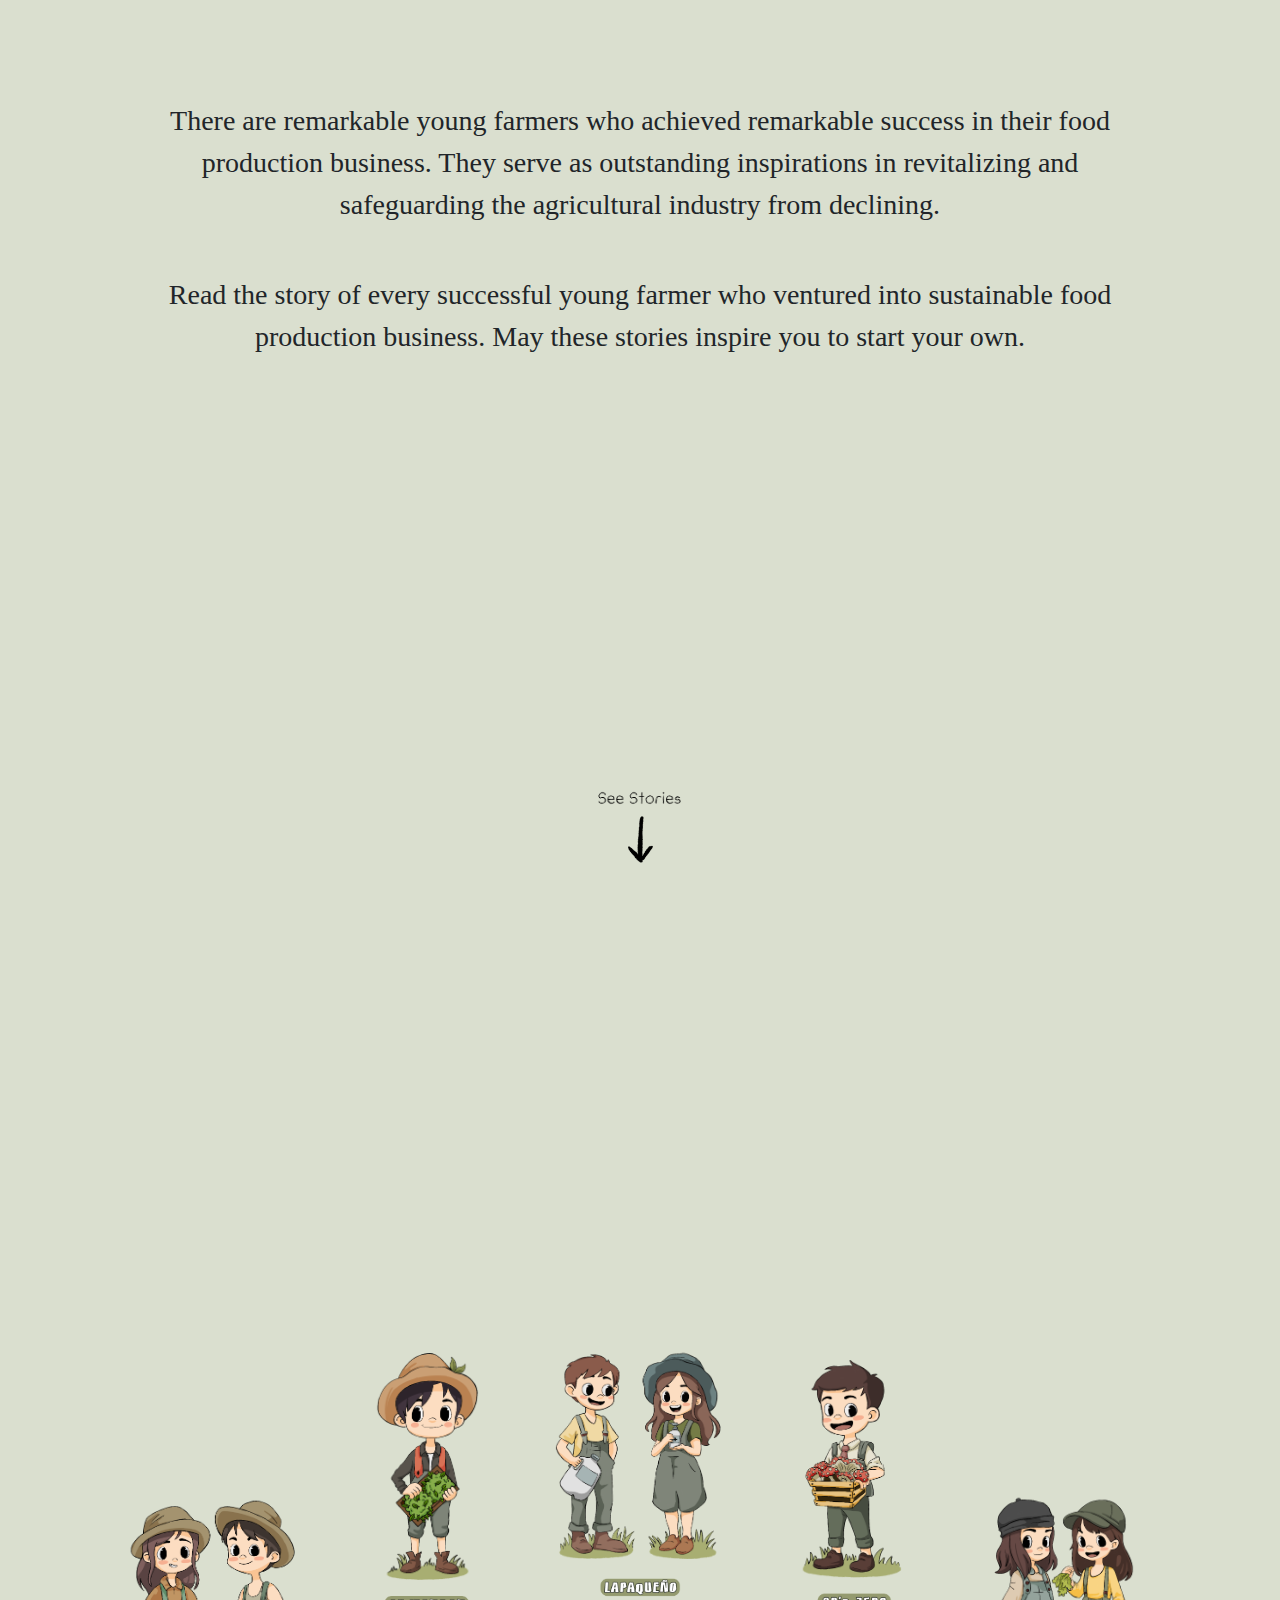
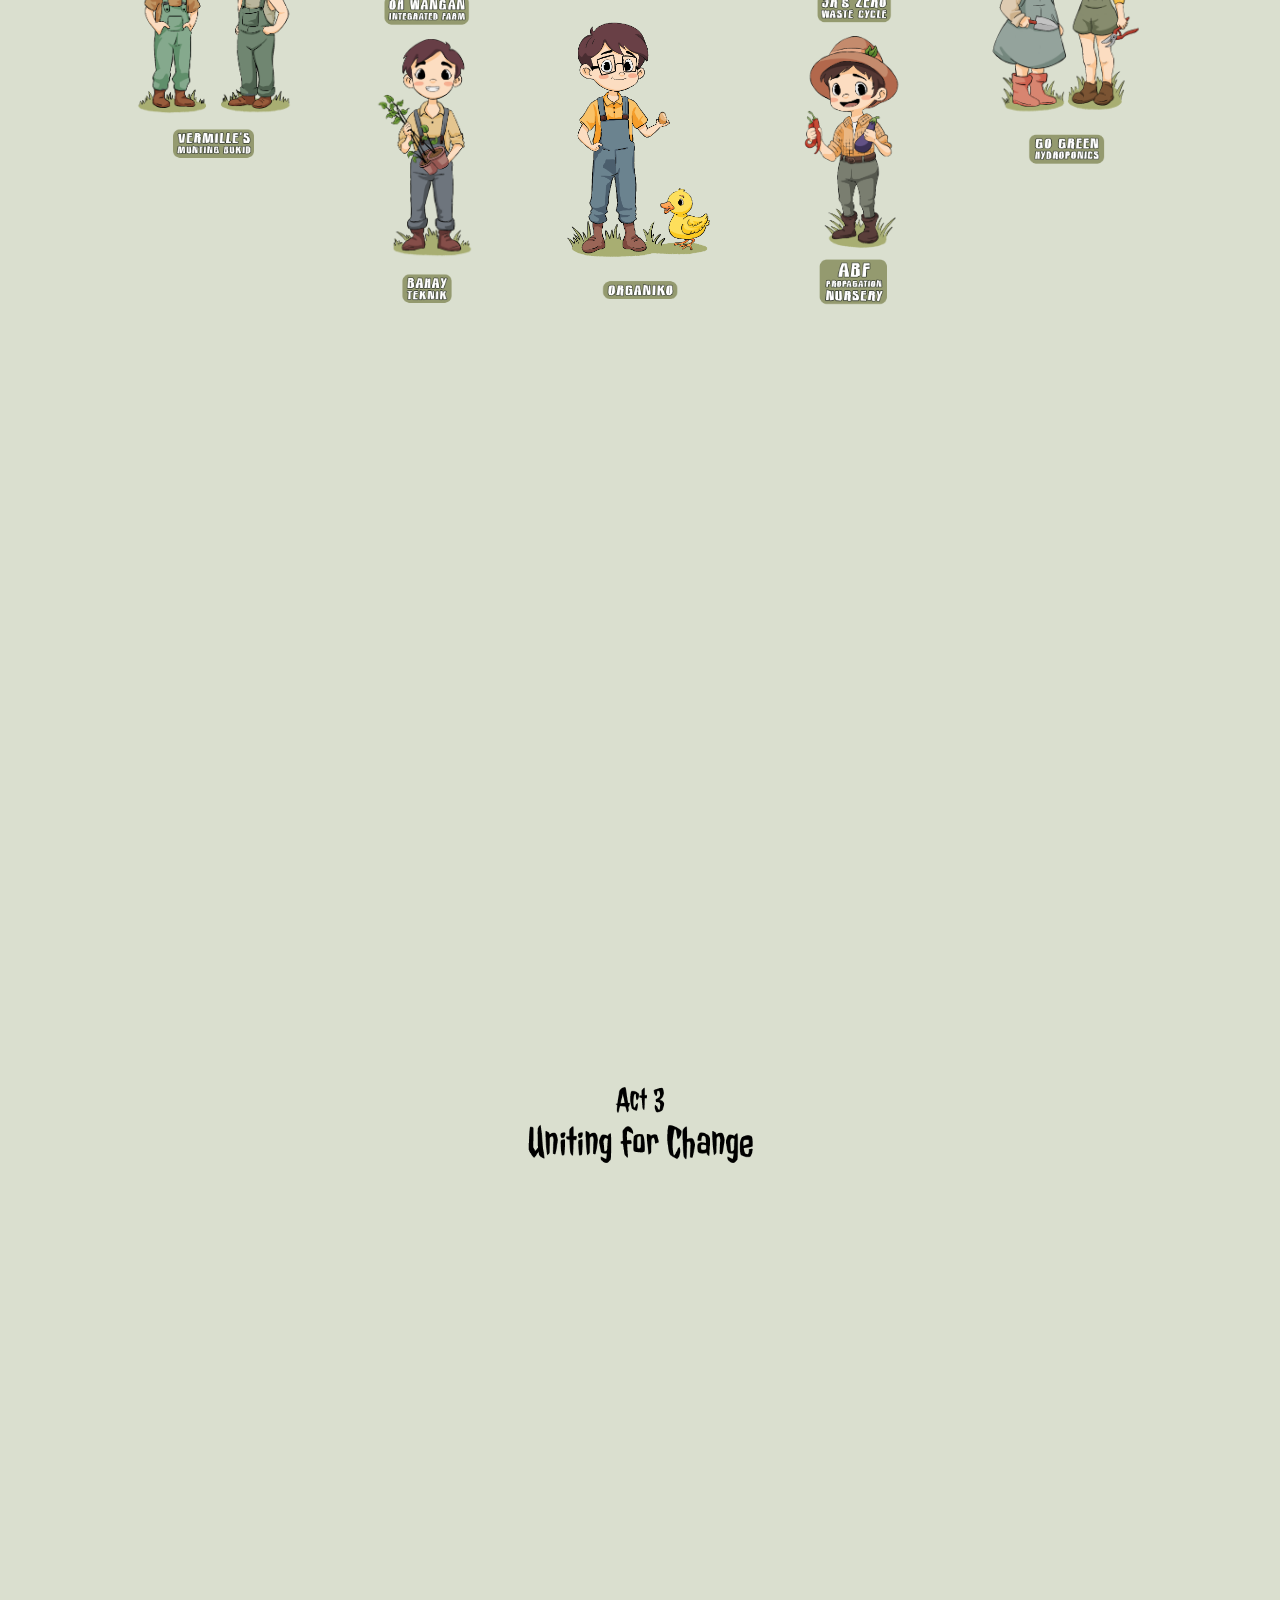
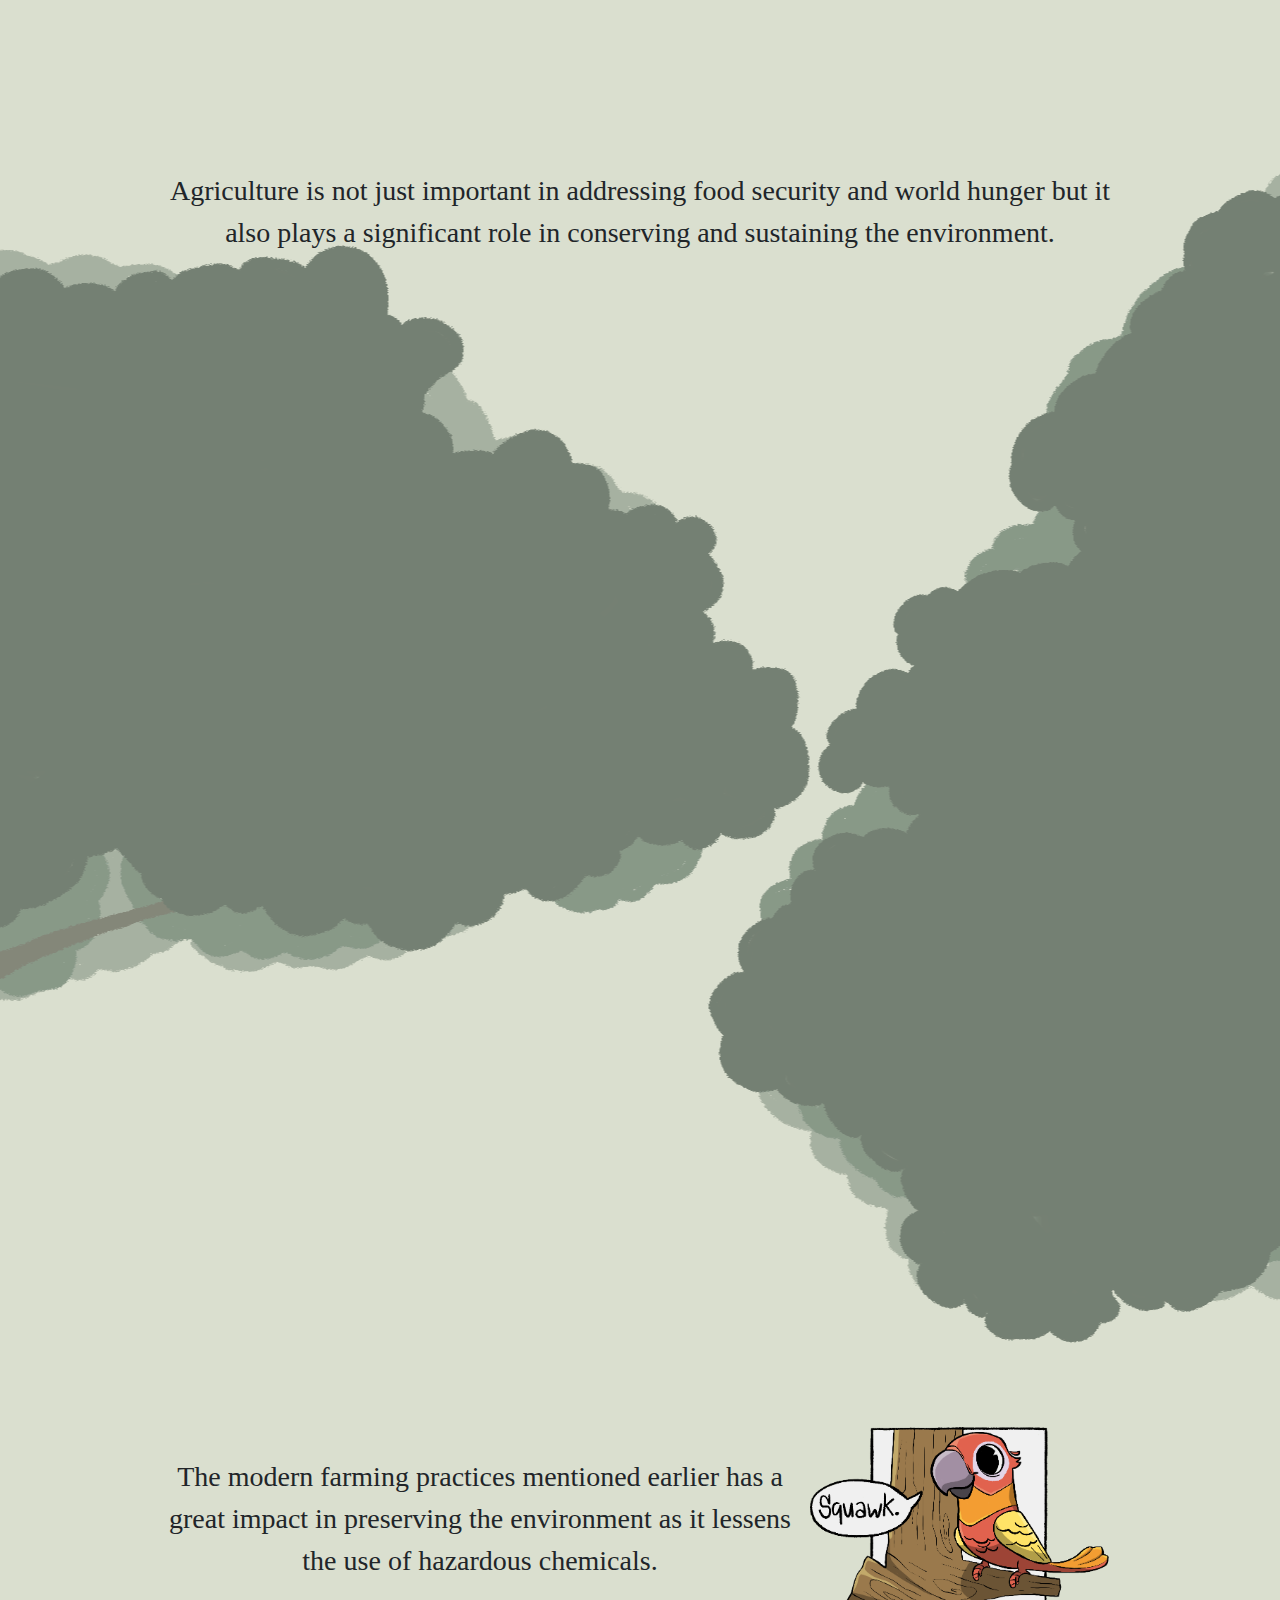
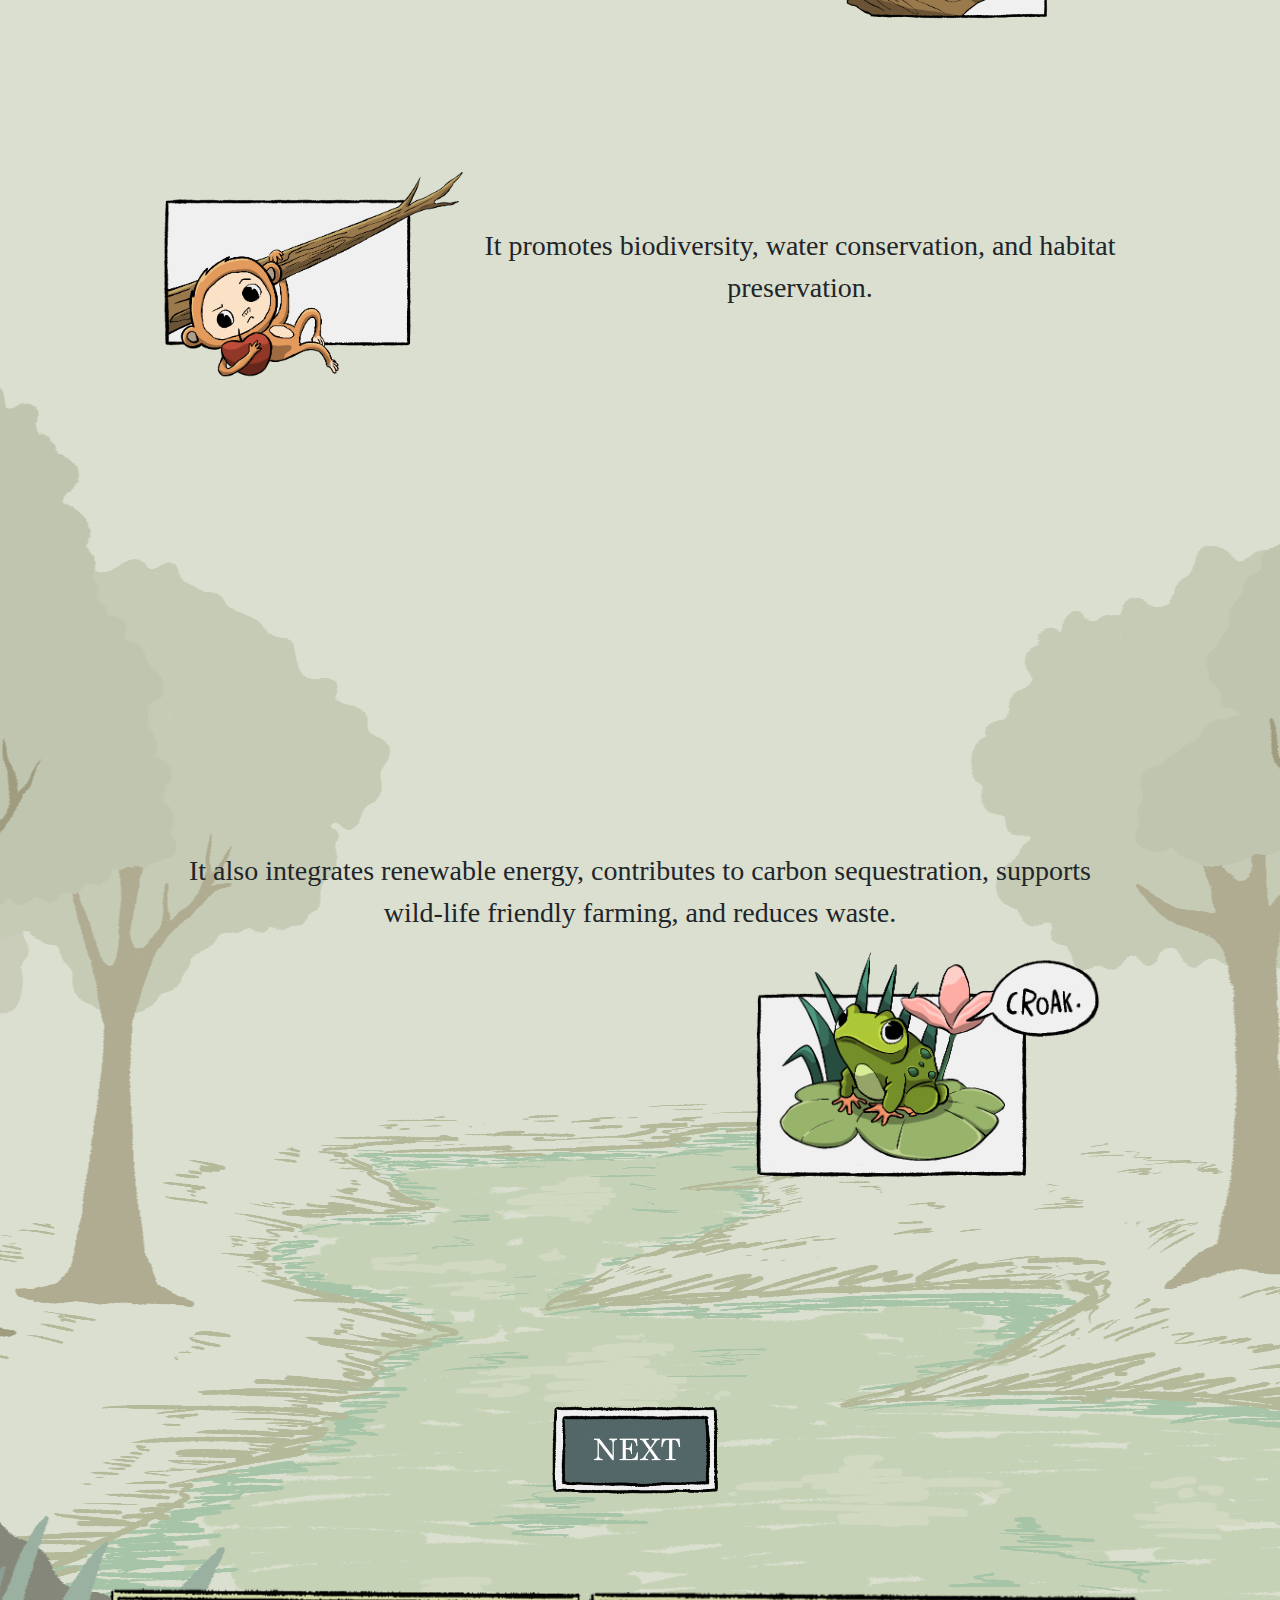
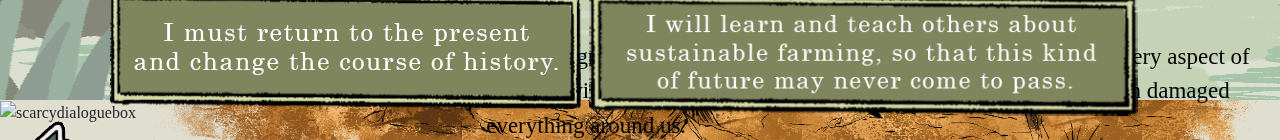
==== commit 1e8b6424: "fix page4 and page6" ====
--- a/TheAgriPocalypse.html
+++ b/TheAgriPocalypse.html
@@ -9,10 +9,10 @@
 </head>
 <body>
     
-    <div class="row navigation">
-        <div class="col">
-            <div class="row acts">
-                <div class="col-md-1 acts-img">
+    <div class="navigation">
+        <div class="">
+            <div class="acts">
+                <div class="acts-img">
                     <a href=""><img src="img/navigation_elements/act1.png" alt="act1-nav-btn" id="act1-nav-btn"></a>
                     <a href=""><img src="img/navigation_elements/act2.png" alt="act2-nav-btn" id="act2-nav-btn"></a>
                     <a href=""><img src="img/navigation_elements/yfc.png" alt="yfc-nav-btn" id="yfc-nav-btn"></a>
@@ -21,8 +21,8 @@
                     <a href=""><img src="img/navigation_elements/present.png" alt="present-nav-btn" id="present-nav-btn"></a>
                 </div>
             </div>
-            <div class="row nav-btns">
-                <div class="col-md-2 sound-div">
+            <div class="nav-btns">
+                <div class="sound-div">
                     <a href="">
                         <img src="img/navigation_elements/nocheck.png" alt="nocheck" id="nocheck">
                         <img src="img/navigation_elements/withcheck.png" alt="withcheck" id="withcheck" style="display: none;">
@@ -37,6 +37,8 @@
             <div class="row front-pg parallax justify-content-center">
                 <div class="col-md-9 front-pg-cont text-center">
                     <img src="img/loading_page/clicktostart.png" alt="clicktostart" id="clicktostart">
+                    <img src="img/loading_page/loading.gif" alt="loading" id="loading" style="display: none;"><br>
+                    <img src="img/loading_page/audio.png" alt="audio-instruction" id="audio-instruction" style="display: none;">
                 </div>
             </div>
             <div class="row page1 parallax">
@@ -95,7 +97,7 @@
                             </div>
                         </div>
                         <div class="pg-content3-colum2">  
-
+                            <img src="img/page1/dialogueanimation.gif" alt="dialogueanimation" id="dialogueanimation">
                         </div>
                     </div>
 
@@ -241,18 +243,18 @@
                     </div>
                     <div class="row pg4-content4 justify-content-center" id="pg4-content4">
                         <div class="col">
-                            <p class="mt-5">Some of these techniques are organic farming, regenerative farming, and vertical farming</p>
-
-                            <img src="img/page4/selectone.png" alt="selectone" style="width: 300px;">
+                            <p class="mt-2">Some of these techniques are organic farming, regenerative farming, and vertical farming</p>
+
+                            <img src="img/page4/selectone.png" alt="selectone" style="width: 200px;">
                             <div class="row farming-techniques justify-content-center">
-                                <div class="col-md-4 mt-5">
+                                <div class="col-md-4 fatech-btns">
                                     <a href="#pg4A-content1" id="vertical-btn">
                                         <img src="img/buttons/vertical.png" alt="vertical" id="vertical" style="width: 400px;">
                                     </a>
-                                    <a href="#page-4B" id="organic-btn">
+                                    <a href="#organictext-farming" id="organic-btn">
                                         <img src="img/buttons/organic.png" alt="organic" id="organic" style="margin-right: 90px;width: 400px;margin-top: -10px;">
                                     </a>
-                                    <a href="#page-4C" id="regenerative-btn">
+                                    <a href="#regtxt-farming" id="regenerative-btn">
                                         <img src="img/buttons/regenerative.png" alt="regenerative" id="regenerative" style="margin-right: 50px;width: 400px;margin-top: -45px;">
                                     </a>
                                 </div>
@@ -329,8 +331,8 @@
                                 For more info: <a href="https://www.fao.org/land-water/overview/covid19/homegardens/en/" style="color: #fff;">https://www.fao.org/land-water/overview/covid19/homegardens/en/</a>
                             </p>
                             <br><br>
-                            <a href="#pg4-content4">
-                                <img src="img/buttons/backbutton.png" alt="" style="width: 100px;">
+                            <a href="#pg4-content4" id="vertical-backbutton">
+                                <img src="img/buttons/backbutton.png" alt="vertical-backbutton" style="width: 100px;">
                             </a>
                         </div>
                     </div>
@@ -341,8 +343,8 @@
             <div class="row page4-B" id="page-4B">
                 <div class="col page4B-content">
                     <div class="row pg4B-content1 justify-content-center" id="pg4B-content1">
-                        <div class="col-md-8 mt-5 mb-5">
-                            <img src="img/page4/organic-farming/organictext.png" alt="organictext-farming">
+                        <div class="col-md-6 mt-5 mb-5">
+                            <img src="img/page4/organic-farming/organictext.png" alt="organictext-farming" id="organictext-farming">
                             <img src="img/page4/organic-farming/organicfarming.png" alt="organicfarming" style="width: 70%;">
                             <div class="mt-2 mb-5" id="organic-farming-paragraph">
                                 <p>
@@ -350,30 +352,36 @@
                                     prioritize environmental sustainability, animal welfare, and human health. It avoids the use of synthetic
                                     chemicals, genetically modified organisms (GMOs), and synthetic pesticides or fertilizers. Instead, organic
                                     farming relies on natural processes and materials to nurture the soil, plants, and animals.
-                                    
+                                    <br><br>
                                     Farmers avoid using synthetic chemicals such as pesticides, which are like bug-killing sprays, and synthetic
                                     fertilizers, which are like plant food. Instead, they use natural alternatives that are safer for the
                                     environment and us.
+                                    <br><br>
                                     Just like how healthy plants need good soil to grow, organic farming focuses on keeping the soil in tip-top
                                     shape. Farmers use things like compost (rotted food and plant material) to make the soil rich in nutrients.
+                                    <br><br>
                                     Organic farms are like little ecosystems where many different plants and creatures live together. This
                                     helps keep a balance so that pests don't take over, and friendly insects help with things like pollination
                                     (when bees help flowers turn into fruits).
+                                    <br><br>
                                     Organic farming isn't just about plants; it's about animals too. Organic livestock (like chickens, cows, and
                                     pigs) are treated well, with access to fresh air and open space. They're given organic feed without
                                     synthetic stuff.
+                                    <br><br>
                                     Organic farming doesn't use genetically modified organisms (GMOs), which are plants or animals that
                                     scientists have changed in a lab. Instead, it sticks to natural breeds and varieties.
+                                    <br><br>
                                     Organic farmers work in harmony with nature. They pay attention to what's happening in the environment
                                     and use methods that don't harm it. This can mean things like rotating crops and using friendly insects to
                                     keep pests away.
+                                    <br><br>
                                     Because organic crops grow slowly and naturally, they often end up being tastier and more nutritious.
-                                    
+                                    <br><br>
                                     For more info: <a href="https://www.fao.org/organicag/oa-faq/oa-faq1/en" style="color: #fff;">https://www.fao.org/organicag/oa-faq/oa-faq1/en</a>
                                 </p>
                             </div>
-                            <a href="#pg4-content4">
-                                <img src="img/buttons/backbutton.png" alt="" style="width: 100px;">
+                            <a href="#pg4-content4" id="organic-backbutton">
+                                <img src="img/buttons/backbutton.png" alt="organic-backbutton" style="width: 100px;">
                             </a>
                         </div>
                     </div>
@@ -383,8 +391,8 @@
             <div class="row page4-C" id="page-4C">
                 <div class="col page4C-content">
                     <div class="row pg4C-content1 justify-content-center" id="pg4C-content1">
-                        <div class="col-md-8 mt-5 mb-5">
-                            <img src="img/page4/regenerative-farming/regtxt.png" alt="regtxt-farming" style="width: 30%;">
+                        <div class="col-md-6 mt-5 mb-5">
+                            <img src="img/page4/regenerative-farming/regtxt.png" alt="regtxt-farming" id="regtxt-farming" style="width: 30%;">
                             <img src="img/page4/regenerative-farming/regenerativefarming.png" alt="regenerativefarming" style="width: 70%">
                             <div class="mt-2 mb-5" id="reg-farming-paragraph">
                                 <p>
@@ -393,32 +401,37 @@
                                     encompasses holistic farming systems that offer numerous benefits, including the improvement of water
                                     and air quality, the enhancement of ecosystem biodiversity, the production of nutrient-rich food, and the
                                     storage of carbon to contribute to mitigating the effects of climate change.
-
+                                    <br><br><br>
                                     Regenerative farming focuses on healing and enhancing the soil. Healthy soil means better nutrient-rich
-
                                     food. Farmers use techniques like cover cropping, composting, and reduced tilling to keep the soil in tip-
                                     top shape.
-
+                                    <br><br>
                                     Regenerative farms welcome a variety of plants and creatures. This mix helps keep pests in check naturally
                                     and supports a balanced ecosystem
+                                    <br><br>
                                     Just like in organic farming, chemicals like synthetic pesticides and fertilizers aren't used. Instead, natural
                                     methods keep pests away and feed the soil.
+                                    <br><br>
                                     Thisfarming aims to use resources wisely. Water is conserved, and energy-efficient practices are adopted
                                     to reduce the farm's environmental footprint.
+                                    <br><br>
                                     Regenerative farming helps fight climate change. Certain practices, like cover crops and reduced tilling,
                                     can pull carbon dioxide from the air and store it in the soil.
+                                    <br><br>
                                     Animals are often a part of regenerative farms. They help with things like pest control and soil health.
                                     These animals are treated well, with space to roam and natural diets.
+                                    <br><br>
                                     Regenerative farming often emphasizes producing food for the local community. This reduces the need
                                     for long transportation and supports local economies.
+                                    <br><br>
                                     The goal is to create a farm that thrives for generations. The practices used should enhance the land rather
                                     than deplete it over time.
-
+                                    <br><br><br>
                                     For more info: <a href="https://www.cbf.org/issues/agriculture/regenerative-agriculture.html" style="color: #fff;">https://www.cbf.org/issues/agriculture/regenerative-agriculture.html</a>
                                 </p>
                             </div>
-                            <a href="#pg4-content4">
-                                <img src="img/buttons/backbutton.png" alt="" style="width: 100px;">
+                            <a href="#pg4-content4" id="reg-backbutton">
+                                <img src="img/buttons/backbutton.png" alt="reg-backbutton" style="width: 100px;">
                             </a>
                         </div>
                     </div>
@@ -438,9 +451,9 @@
                                 <a href="#page5A" id="show-page5A">Young Farmers Challenge.</a>
                             </p>
                         </div>
-                        <img src="img/buttons/nextbutton.png" alt="scarcydialoguebox-btn" id="pg5-scarcydialoguebox-btn">
-                        <a href="#page-6"><img src="img/buttons/exitbutton.png" alt="exitbutton-btn" id="pg5-exitbutton-btn" style="width: 3%;"></a>
                         <div id="page5-column-dialogue">
+                            <center><a href="#page-6"><img src="img/buttons/nextbutton.png" alt="scarcydialoguebox-btn" id="pg5-scarcydialoguebox-btn"></a></center>
+
                             <a href="#page5A">
                                 <img src="img/buttons/dialogue1A.png" alt="dialogue1A" id="dialogue1A">
                             </a>
@@ -524,7 +537,7 @@
                             </div>
                         </div>
                     </div>
-                    <div class="row pg6-content2 justify-content-center">
+                    <div class="row pg6-content2 justify-content-center" id="pg6-content2">
                         <div class="col-md-2 characters-col1">
                             <a href="#story6content"><img src="img/page6/characters/story6.png" alt="story6" id="story6" style="width:80%"></a>
                             <img src="img/page6/characters/story6title.png" alt="story6title" id="story6title" style="width:50%">
@@ -603,28 +616,44 @@
             </div> 
 
             <div class="row story1content parallax justify-content-center">
-                <div data-offset="5" class="col story1content-inner parallax2" id="story1content"></div>
+                <div data-offset="5" class="col story1content-inner parallax2" id="story1content">
+                    <a href="#pg6-content2"><img src="img/buttons/back_button.png" alt="story1content-back-btn" id="story1content-back-btn"></a>
+                </div>
             </div>
             <div class="row story2content parallax justify-content-center">
-                <div class="col story2content-inner parallax2" id="story2content"></div>
+                <div class="col story2content-inner parallax2" id="story2content">
+                    <a href="#pg6-content2"><img src="img/buttons/back_button.png" alt="story2content-back-btn" id="story2content-back-btn"></a>
+                </div>
             </div>
             <div class="row story3content parallax justify-content-center">
-                <div class="col story3content-inner parallax2" id="story3content"></div>
+                <div class="col story3content-inner parallax2" id="story3content">
+                    <a href="#pg6-content2"><img src="img/buttons/back_button.png" alt="story3content-back-btn" id="story3content-back-btn"></a>
+                </div>
             </div>
             <div class="row story4content parallax justify-content-center">
-                <div class="col story4content-inner parallax2" id="story4content"></div>
+                <div class="col story4content-inner parallax2" id="story4content">
+                    <a href="#pg6-content2"><img src="img/buttons/back_button.png" alt="story4content-back-btn" id="story4content-back-btn"></a>
+                </div>
             </div>
             <div class="row story5content parallax justify-content-center">
-                <div class="col story5content-inner parallax2" id="story5content"></div>
+                <div class="col story5content-inner parallax2" id="story5content">
+                    <a href="#pg6-content2"><img src="img/buttons/back_button.png" alt="story5content-back-btn" id="story5content-back-btn"></a>
+                </div>
             </div>
             <div class="row story6content parallax justify-content-center">
-                <div data-offset="5" class="col story6content-inner parallax2" id="story6content"></div>
+                <div data-offset="5" class="col story6content-inner parallax2" id="story6content">
+                    <a href="#pg6-content2"><img src="img/buttons/back_button.png" alt="story6content-back-btn" id="story6content-back-btn"></a>
+                </div>
             </div>
             <div class="row story7content parallax justify-content-center">
-                <div class="col story7content-inner parallax2" id="story7content"></div>
+                <div class="col story7content-inner parallax2" id="story7content">
+                    <a href="#pg6-content2"><img src="img/buttons/back_button.png" alt="story7content-back-btn" id="story7content-back-btn"></a>
+                </div>
             </div>
             <div class="row story8content parallax justify-content-center">
-                <div class="col story8content-inner parallax2" id="story8content"></div>
+                <div class="col story8content-inner parallax2" id="story8content">
+                    <a href="#pg6-content2"><img src="img/buttons/back_button.png" alt="story8content-back-btn" id="story8content-back-btn"></a>
+                </div>
             </div>
 
             <div class="row page7 justify-content-center" id="page-7">
@@ -643,10 +672,9 @@
                                 knowledge far and wide.
                             </p>
                             <img src="img/buttons/nextbutton.png" alt="scarcydialoguebox-btn" id="pg7-scarcydialoguebox-btn" style="width: 12%;">
-                            <a href="#page-8"><img src="img/buttons/exitbutton.png" alt="exitbutton-btn" id="pg7-exitbutton-btn" style="width: 3%;"></a>
                         </div> 
                         <div id="pg7-column-dialogue2">
-                            <a href="#" id="pg7-dialogues">
+                            <a href="#page-8" id="pg7-dialogues">
                                 <img src="img/buttons/dialogue3.png" alt="dialogue3" id="pg7-dialogue1">
                                 <img src="img/buttons/dialogue3A.png" alt="dialogue3A" class="mt-3" id="pg7-dialogue2">
                             </a>
--- a/css/TheAgriPocalypse.css
+++ b/css/TheAgriPocalypse.css
@@ -26,16 +26,20 @@
     background-repeat: no-repeat;
 } */
 
+
 .navigation{
     height: 100%;
-    z-index: 99999;
-    position: fixed;
+    z-index: -1;
+    position: fixed;
+    width: 6%
 }
 .acts{
-    height: 90%;
+    height: 95%;
 }
 .nav-btns{
-    height: 10%;
+    height: 5%;
+    position: absolute;
+    bottom: 0;
 }
 .acts-img{
     display: flex;
@@ -50,14 +54,14 @@
 #present-nav-btn
 {
     margin-top: 20px;
-    width: 40%;
+    width: 60%;
 }
 #nocheck{
-    width: 15%;
+    width: 35%;
 }
 #sound-text{
-    width: 25%;
-    margin-top: 10px;
+    width: 55%;
+    margin-top: 5px;
 }
 .sound-div{
     display: inline-flex;
@@ -65,11 +69,18 @@
 }
 .front-pg{
 	background-attachment: fixed;
-	height: 1895%;
+	height: 1932%;
     background-image: url("../img/loading_page/LoadingPage.gif");
-    background-size: cover;
-    position: fixed;
+    background-size: auto;
+    position: relative;
+    display: none;
 } 
+
+#audio-instruction {
+    position: absolute;
+    bottom: 0;
+    left:0;
+}
 .front-pg-cont{
     margin: auto 0;
 }
@@ -81,7 +92,8 @@
     background-image: url("../img/page1/pg1wholebg.png");
     width: auto;
     background-size: 2107px 3270px;
-    position: relative;
+    position: fixed;
+    background-repeat: no-repeat;
 }
 .page1-content {
     margin-left: auto;
@@ -93,6 +105,13 @@
 .pg-content1{
     /* border-bottom: 2px solid aqua; */
 } 
+#dialogueanimation{
+    width: 10%;
+    position: absolute;
+    left: 11%;
+    z-index: 10;
+    bottom: 15%;
+}
 .pg-content1-B{
     text-align: center;
 }
@@ -205,6 +224,7 @@
     background-image: url("../img/page2/pg2bganimation.gif");
     background-size: cover;
     position: fixed;
+    background-repeat: no-repeat;
 } 
 .page2-content{
 	background-attachment: fixed;
@@ -224,13 +244,14 @@
     width: 300px;
 }
 .page3{
-    height: 6865px;
+    /* height: 6865px; */
     background-image: url("../img/page3/pg3bg.png");
     background-position: center;
     background-size: 2107px 7630px;
     margin: 0px !important;
     position: fixed;
     font-size: 28px;
+    background-repeat: no-repeat;
 }
 .pg3-content1 , .pg3-content2, .pg3-content3, .pg3-content4, .pg3-content5, .pg3-content6, .pg3-content7{
     text-align: center;
@@ -334,11 +355,14 @@
 }
 
 .page4{
-    height: 3855px;
-    background-color: #ffff;
+    /* height: 3855px; */
+    background-image: url("../img/page4/page4bg.png");
+    background-position: center;
+    background-size: 2107px 3870px;
     margin: 0px !important;
     position: fixed;
     font-size: 28px;
+    background-repeat: no-repeat;
 }
 .pg4-content1, .pg4-content2, .pg4-content3, .pg4-content4{
     /* border-bottom: 2px solid blueviolet; */
@@ -346,7 +370,7 @@
     text-align: center;
 }
 .pg4-content4{
-    background-image: url("../img/page4/pg4bg.png");
+    background-image: url("../img/page4/fence.png");
     background-position: center;
     background-size: cover;
 }
@@ -365,6 +389,9 @@
 .page4-panel2-txt p{
     display: block;
     margin: 150px auto auto auto;
+}
+.fatech-btns{
+    margin-top: 55px;
 }
 img#vertical, img#organic, img#regenerative{
     cursor: pointer;  
@@ -479,12 +506,6 @@
 }
 
 #pg5-scarcydialoguebox-btn{
-    position: absolute;
-    top: 78%;
-    right: 12%;
-    transform: translate(-50%, -100%);
-    -ms-transform: translate(-50%, -50%);
-    /* background-color: #7f855d; */
     color: white;
     font-size: 16px;
     padding: 12px 50px;
@@ -492,7 +513,7 @@
     cursor: pointer;
     border-radius: 5px;
     text-align: center;
-    width: 7%;
+    width: 15%;
 }
 #pg5-exitbutton-btn{
     position: absolute;
@@ -554,7 +575,7 @@
     margin: 0px !important;
     font-size: 28px;
     text-align: center;
-    position: fixed;
+    position: relative;
 }
 .pg6-content1{
     height: 1090px;
@@ -632,54 +653,66 @@
     background-size: 2107px 4360px;
     position: fixed;
 }
-
+#story1content-back-btn,
+#story2content-back-btn,
+#story3content-back-btn,
+#story4content-back-btn,
+#story5content-back-btn,
+#story6content-back-btn,
+#story7content-back-btn,
+#story8content-back-btn{
+    width: 80px;
+    margin-left: 20px;
+    margin-top: 20px;
+    position: fixed;
+}
 .story1content-inner{
     height: 4000px;
     background-image: url("../img/page6/story_contents/story1content.png");
     width: auto;
-    background-size: 1800px 4360px;
+    background-size: cover;
 }
 .story2content-inner{
     height: 4000px;
     background-image: url("../img/page6/story_contents/story2content.png");
     width: auto;
-    background-size: 1800px 4360px;
+    background-size: cover;
 }
 .story3content-inner{
     height: 4000px;
     background-image: url("../img/page6/story_contents/story3content.png");
     width: auto;
-    background-size: 1800px 4360px;
+    background-size: cover;
 }
 .story4content-inner{
     height: 4000px;
     background-image: url("../img/page6/story_contents/story4content.png");
     width: auto;
-    background-size: 1800px 4360px;
+    background-size: cover;
 }
 .story5content-inner{
     height: 4000px;
     background-image: url("../img/page6/story_contents/story5content.png");
     width: auto;
-    background-size: 1800px 4360px;
+    background-size: cover;
 }
 .story6content-inner{
     height: 4000px;
     background-image: url("../img/page6/story_contents/story6content.png");
     width: auto;
-    background-size: 1800px 4360px;
+    background-size: cover;
 }
 .story7content-inner{
     height: 4000px;
     background-image: url("../img/page6/story_contents/story7content.png");
     width: auto;
-    background-size: 1800px 4360px;
+    background-size: cover;
 }
 .story8content-inner{
     height: 4000px;
     background-image: url("../img/page6/story_contents/story8content.png");
     width: auto;
-    background-size: 1800px 4360px;
+    background-size: cover;
 }
 
 .page7{
@@ -688,6 +721,7 @@
     background-image: url("../img/page2/pg2bganimation.gif");
     background-size: cover;
     position: fixed;
+    background-repeat: no-repeat;
 } 
 .page7-content{
 	background-attachment: fixed;
@@ -757,6 +791,7 @@
     background-image: url("../img/page8/InsidePlants.gif");
     background-size: cover;
     position: fixed;
+    background-repeat: no-repeat;
 } 
 .page8-content{
 	background-attachment: fixed;
@@ -837,4 +872,5 @@
     background-image: url("../img/aboutus/aboutuspage.png");
     background-size:contain;
     position: fixed;
+    background-repeat: no-repeat;
 } 
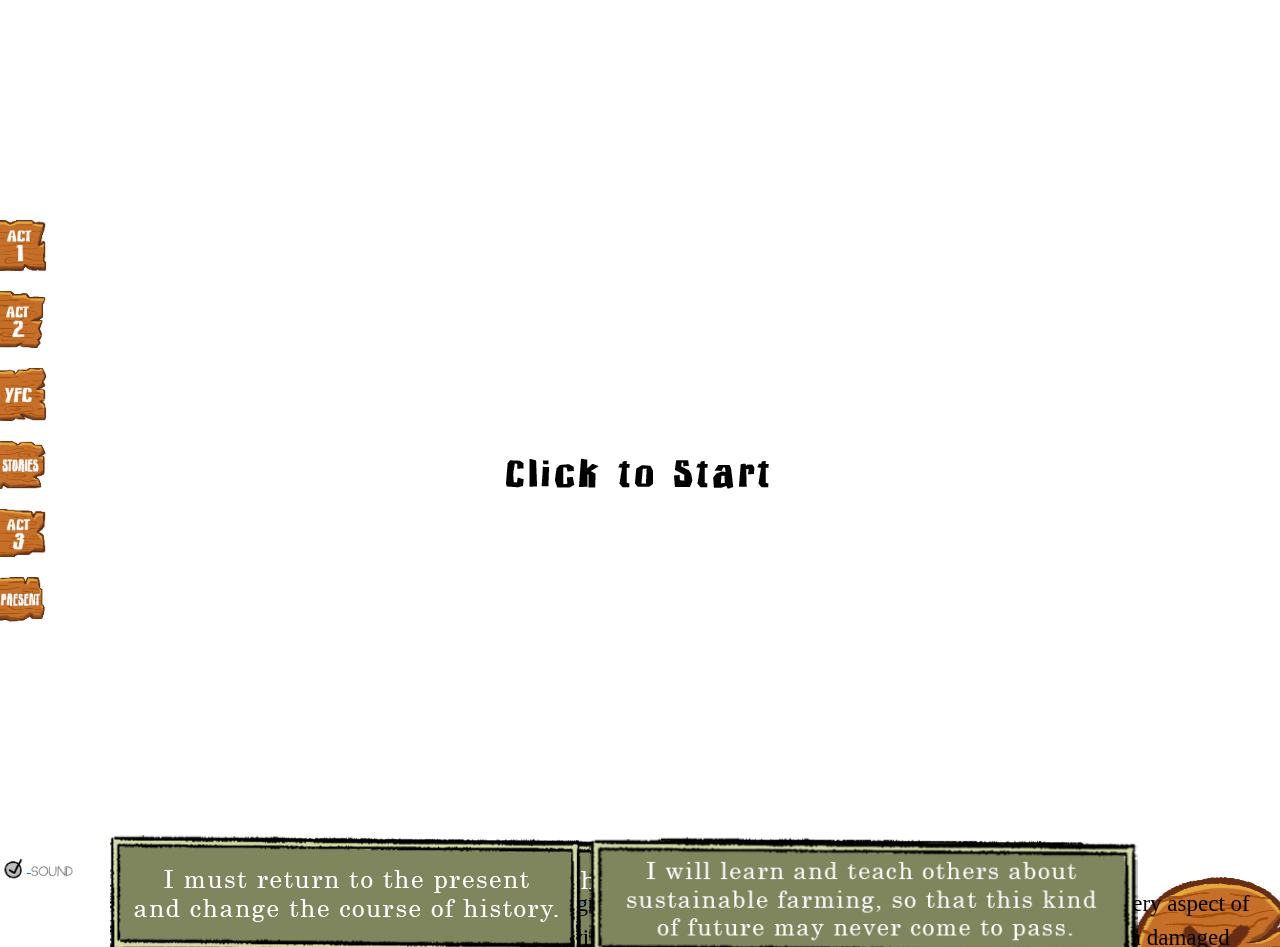
==== commit 3b2dc9f2: "update hovers and sizing and linking" ====
--- a/TheAgriPocalypse.html
+++ b/TheAgriPocalypse.html
@@ -8,24 +8,42 @@
     <title>The AgriPocalypse</title>
 </head>
 <body>
-    
+    <audio id="page12-sound">
+        <source src="sound/page1-2.mp3" type="audio/mpeg">
+    </audio>
+    <audio id="page3-sound">
+        <source src="sound/page3.mp3" type="audio/mpeg">
+    </audio>
+    <audio id="page6-sound">
+        <source src="sound/page6.mp3" type="audio/mpeg">
+    </audio>
+    <audio id="page78-sound">
+        <source src="sound/page7-8.mp3" type="audio/mpeg">
+    </audio>
+    <audio id="click-btn-sound">
+        <source src="sound/click-btn.mp3" type="audio/mpeg">
+    </audio>
+    <audio id="carousel-btn-sound">
+        <source src="sound/carousel-btn.mp3" type="audio/mpeg">
+    </audio>
+
     <div class="navigation">
         <div class="">
             <div class="acts">
                 <div class="acts-img">
-                    <a href=""><img src="img/navigation_elements/act1.png" alt="act1-nav-btn" id="act1-nav-btn"></a>
-                    <a href=""><img src="img/navigation_elements/act2.png" alt="act2-nav-btn" id="act2-nav-btn"></a>
-                    <a href=""><img src="img/navigation_elements/yfc.png" alt="yfc-nav-btn" id="yfc-nav-btn"></a>
-                    <a href=""><img src="img/navigation_elements/stories.png" alt="stories-nav-btn" id="stories-nav-btn"></a>
-                    <a href=""><img src="img/navigation_elements/act3.png" alt="act3-nav-btn" id="act3-nav-btn"></a>
-                    <a href=""><img src="img/navigation_elements/present.png" alt="present-nav-btn" id="present-nav-btn"></a>
+                    <a href="#act1"><img src="img/navigation_elements/act1.png" alt="act1-nav-btn" id="act1-nav-btn"></a>
+                    <a href="#pg4-content1"><img src="img/navigation_elements/act2.png" alt="act2-nav-btn" id="act2-nav-btn"></a>
+                    <a href="#page5-carousel-inner"><img src="img/navigation_elements/yfc.png" alt="yfc-nav-btn" id="yfc-nav-btn"></a>
+                    <a href="#pg6-content2"><img src="img/navigation_elements/stories.png" alt="stories-nav-btn" id="stories-nav-btn"></a>
+                    <a href="#pg6_act3"><img src="img/navigation_elements/act3.png" alt="act3-nav-btn" id="act3-nav-btn"></a>
+                    <a href="#page-8"><img src="img/navigation_elements/present.png" alt="present-nav-btn" id="present-nav-btn"></a>
                 </div>
             </div>
             <div class="nav-btns">
                 <div class="sound-div">
-                    <a href="">
-                        <img src="img/navigation_elements/nocheck.png" alt="nocheck" id="nocheck">
-                        <img src="img/navigation_elements/withcheck.png" alt="withcheck" id="withcheck" style="display: none;">
+                    <a id="sound-div" class="sound-on">
+                        <img src="img/navigation_elements/nocheck.png" alt="nocheck" id="nocheck" style="display: none;">
+                        <img src="img/navigation_elements/withcheck.png" alt="withcheck" id="withcheck">
                         <img src="img/navigation_elements/sound.png" alt="sound-text" id="sound-text">
                     </a>
                 </div>
@@ -106,7 +124,7 @@
 
             <div data-offset="5" class="row page2" id="page-2">
                 <div class="page2-content">
-                    <img src="img/buttons/back_button.png" class="back_button" alt="back_button" id="back_button2">
+                    <a href="#page1"><img src="img/buttons/back_button.png" class="back_button" alt="back_button" id="back_button2"></a>
                     <div class="pg2-content1">
                         <img src="img/page2/pg2dialogue.png" alt="pg2dialogue" id="pg2dialogue">
                     </div>
@@ -120,7 +138,7 @@
 
             <div data-offset="5" class="row page3 parallax">
                 <div class="col page3-content">
-                    <img src="img/buttons/back_button.png" class="back_button" alt="back_button" id="back_button3">
+                    <a href="#page2"><img src="img/buttons/back_button.png" class="back_button" alt="back_button" id="back_button3"></a>
                     <div class="row pg3-content1" id="pg3-content1">
                         <div class="col">
                             <p>
@@ -216,10 +234,10 @@
 
             <div data-offset="5" class="row page4 parallax" id="page-4">
                 <div class="col page4-content">
-                    <img src="img/buttons/back_button.png" class="back_button" alt="back_button" id="back_button4">
+                    <a href="#page3"><img src="img/buttons/back_button.png" class="back_button" alt="back_button" id="back_button4"></a>
                     <div class="row pg4-content1 justify-content-center" id="pg4-content1">
                         <div class="col-md-6 act2">
-                            <img src="img/page4/act2.png" alt="act2">
+                            <img src="img/page4/act2.png" alt="act2" id="act2">
                         </div>
                     </div>
                     <div class="row pg4-content2 justify-content-center">
@@ -439,7 +457,7 @@
             </div>
             <div data-offset="5" class="row page5" id="page-5">
                 <div class="col page5-content">
-                    <img src="img/buttons/back_button.png" class="back_button" alt="back_button" id="back_button5">
+                    <a href="#page4"><img src="img/buttons/back_button.png" class="back_button" alt="back_button" id="back_button5"></a>
                     <div class="row" id="page5-content">
                         <img src="img/page5/pg5dialoguebox.gif" alt="page5-dialoguebox" id="page5-dialoguebox">
                         <div class="page5-dialogue1">
@@ -513,6 +531,7 @@
                 </div>
             </div>
             <div data-offset="5" class="row page6 parallax" id="page-6">
+                <a href="#page5" style="text-align: left;"><img src="img/buttons/back_button.png" class="back_button" alt="back_button" id="back_button6"></a>
                 <div class="col page6-content">
                     <div class="row pg6-content1 justify-content-center">
                         <div class="col-md-9 pg6-content1-inner">
@@ -658,6 +677,7 @@
 
             <div class="row page7 justify-content-center" id="page-7">
                 <div class="col page7-content" id="">
+                    <a href="#page6"><img src="img/buttons/back_button.png" class="back_button" alt="back_button" id="back_button7"></a>
                     <div class="pg-content7-colum1"> 
                         <div id="pg7-column-dialogue1">
                             <img src="img/page1/pg1dialogueanimation.gif" alt="scarcydialoguebox" id="scarcydialoguebox" style="width: 100%">
@@ -685,6 +705,7 @@
             <div class="row page8 justify-content-center" id="page-8">
                 <div class="col page8-content">
                     <div class="aboutus">
+                        <a href="#page7"><img src="img/buttons/back_button.png" class="back_button-8" alt="back_button" id="back_button8"></a>
                         <a href="#aboutus-cont" id="aboutus-button"><img src="img/buttons/aboutus.png" alt="aboutus" id="aboutus"></a>
                     </div>
                     <div class="row page8-content-inner justify-content-center">
--- a/css/TheAgriPocalypse.css
+++ b/css/TheAgriPocalypse.css
@@ -56,12 +56,26 @@
     margin-top: 20px;
     width: 60%;
 }
-#nocheck{
+#act1-nav-btn:hover,
+#act2-nav-btn:hover,
+#yfc-nav-btn:hover,
+#stories-nav-btn:hover,
+#act3-nav-btn:hover,
+#present-nav-btn:hover
+{
+    transform: scale(1.1);
+}
+#nocheck, #withcheck{
     width: 35%;
 }
 #sound-text{
     width: 55%;
     margin-top: 5px;
+}
+#nocheck:hover, 
+#withcheck:hover
+#sound-text:hover{
+    transform: scale(1.1);
 }
 .sound-div{
     display: inline-flex;
@@ -71,9 +85,10 @@
 	background-attachment: fixed;
 	height: 1932%;
     background-image: url("../img/loading_page/LoadingPage.gif");
-    background-size: auto;
+    background-size: 2107px 935px;
+    background-repeat: no-repeat;
     position: relative;
-    display: none;
+    /* display: none; */
 } 
 
 #audio-instruction {
@@ -220,7 +235,7 @@
 }
 .page2{
 	background-attachment: fixed;
-	height: 143.7%;
+	height: 146.5%;
     background-image: url("../img/page2/pg2bganimation.gif");
     background-size: cover;
     position: fixed;
@@ -244,7 +259,7 @@
     width: 300px;
 }
 .page3{
-    /* height: 6865px; */
+    height: 6910px;
     background-image: url("../img/page3/pg3bg.png");
     background-position: center;
     background-size: 2107px 7630px;
@@ -252,6 +267,9 @@
     position: fixed;
     font-size: 28px;
     background-repeat: no-repeat;
+}
+.page3-content{
+    height: 0px;
 }
 .pg3-content1 , .pg3-content2, .pg3-content3, .pg3-content4, .pg3-content5, .pg3-content6, .pg3-content7{
     text-align: center;
@@ -565,6 +583,12 @@
     margin-left: 20px;
     margin-top: 20px;
     position: fixed;
+    z-index: 9999999;
+}
+.back_button-8{
+    width: 80px;
+    margin-left: 20px;
+    margin-top: 20px;
 }
 .page6{
     height: 6500px;
@@ -575,7 +599,7 @@
     margin: 0px !important;
     font-size: 28px;
     text-align: center;
-    position: relative;
+    position: fixed;
 }
 .pg6-content1{
     height: 1090px;
@@ -619,7 +643,7 @@
     max-width: 100%;
 }
 .pg6-content6{
-    height: 1090px;
+    height: 1050px;
 }
 .pg6-content6-inner{
     padding-top: 200px;
@@ -787,7 +811,7 @@
 }
 .page8{
 	background-attachment: fixed;
-    height: 928px;
+    height: 947px;
     background-image: url("../img/page8/InsidePlants.gif");
     background-size: cover;
     position: fixed;
@@ -874,3 +898,12 @@
     position: fixed;
     background-repeat: no-repeat;
 } 
+#back_button2:hover,
+#back_button3:hover,
+#back_button4:hover,
+#back_button5:hover,
+#back_button6:hover,
+#back_button7:hover,
+#back_button8:hover{
+    transform: scale(1.1);
+}